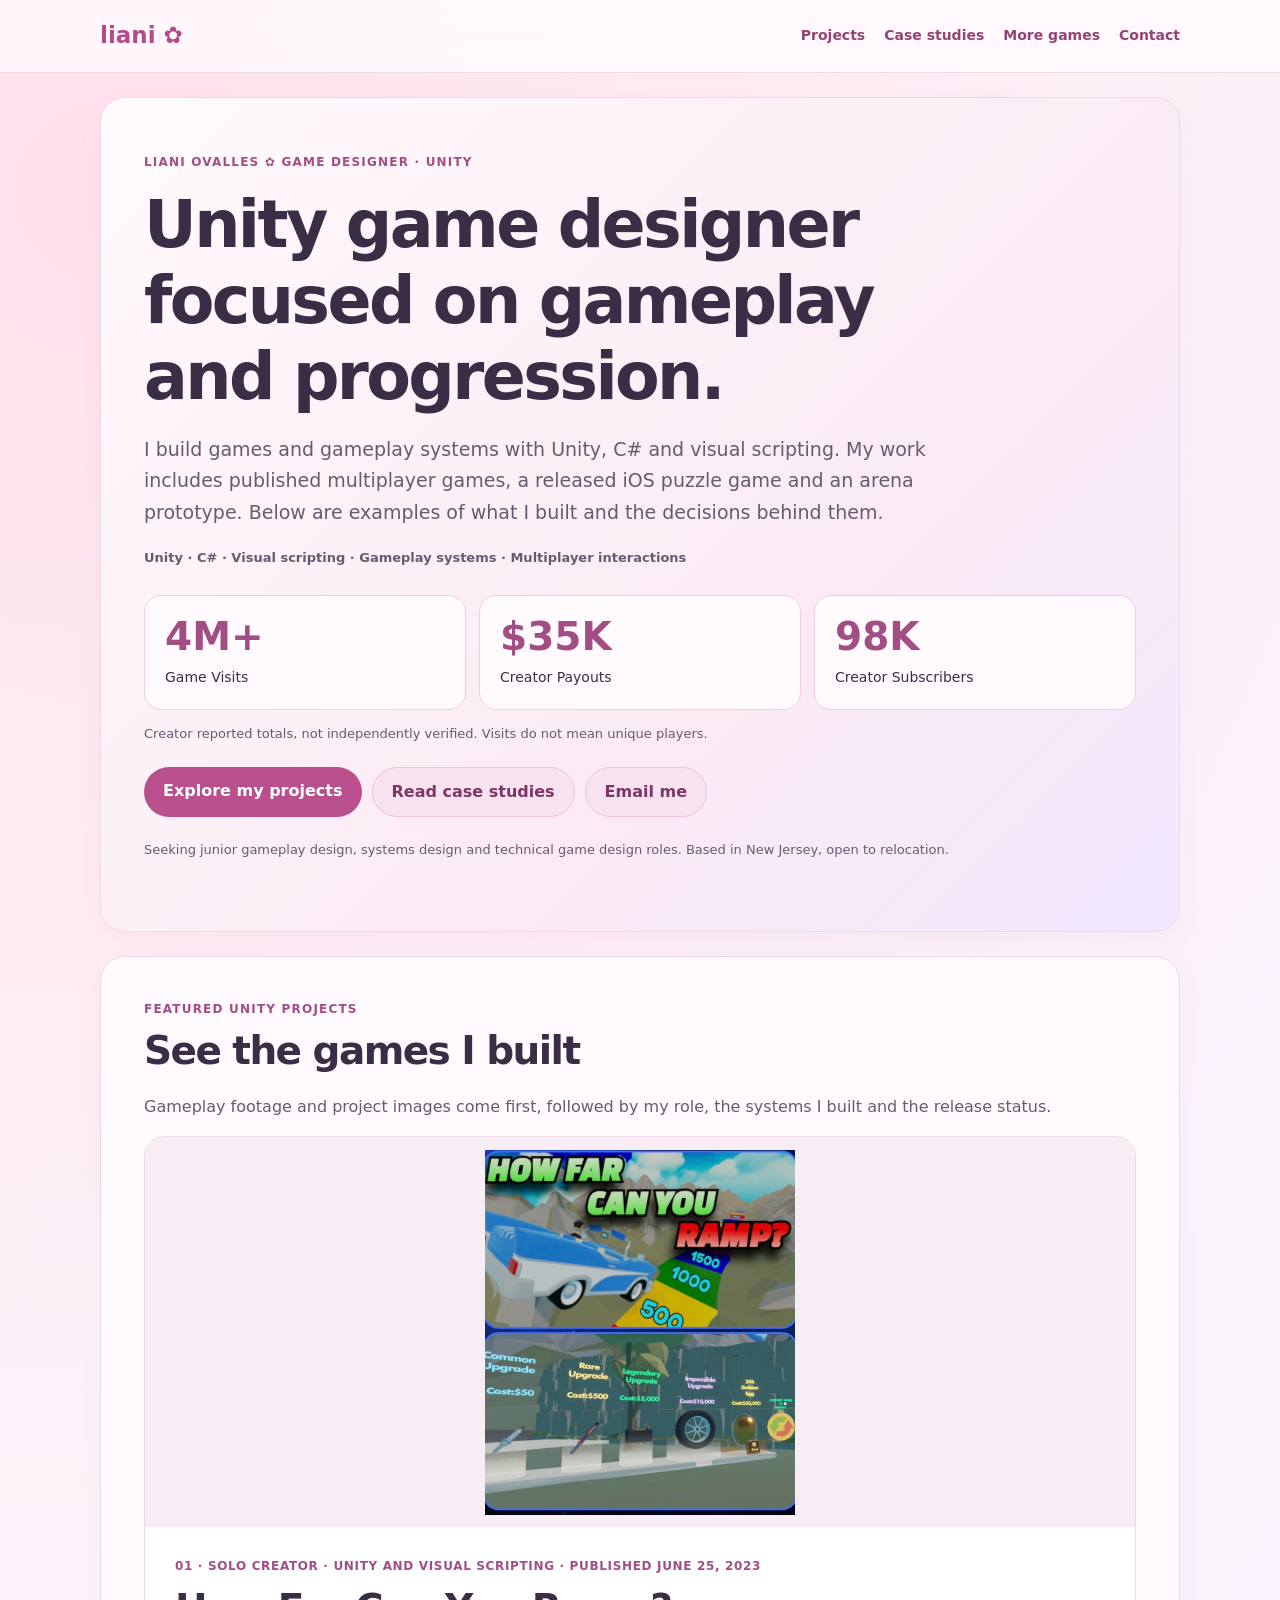
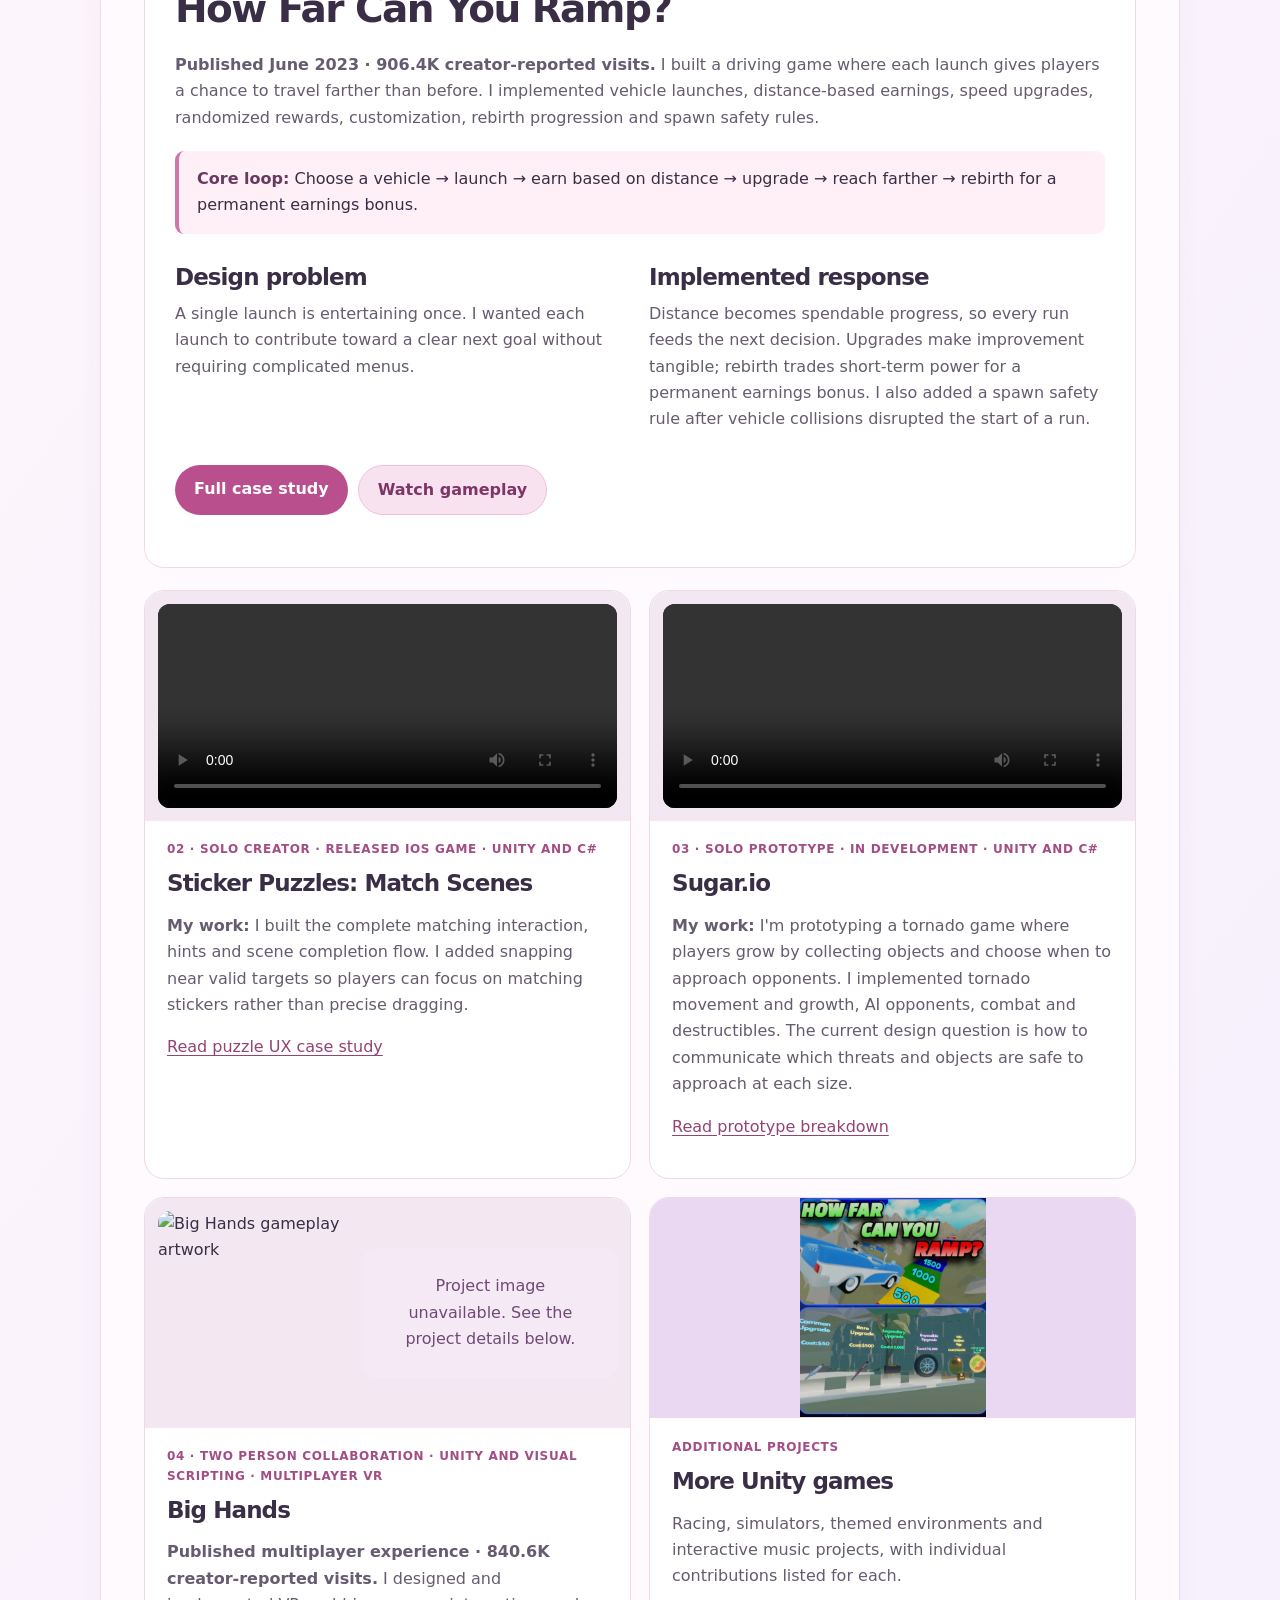
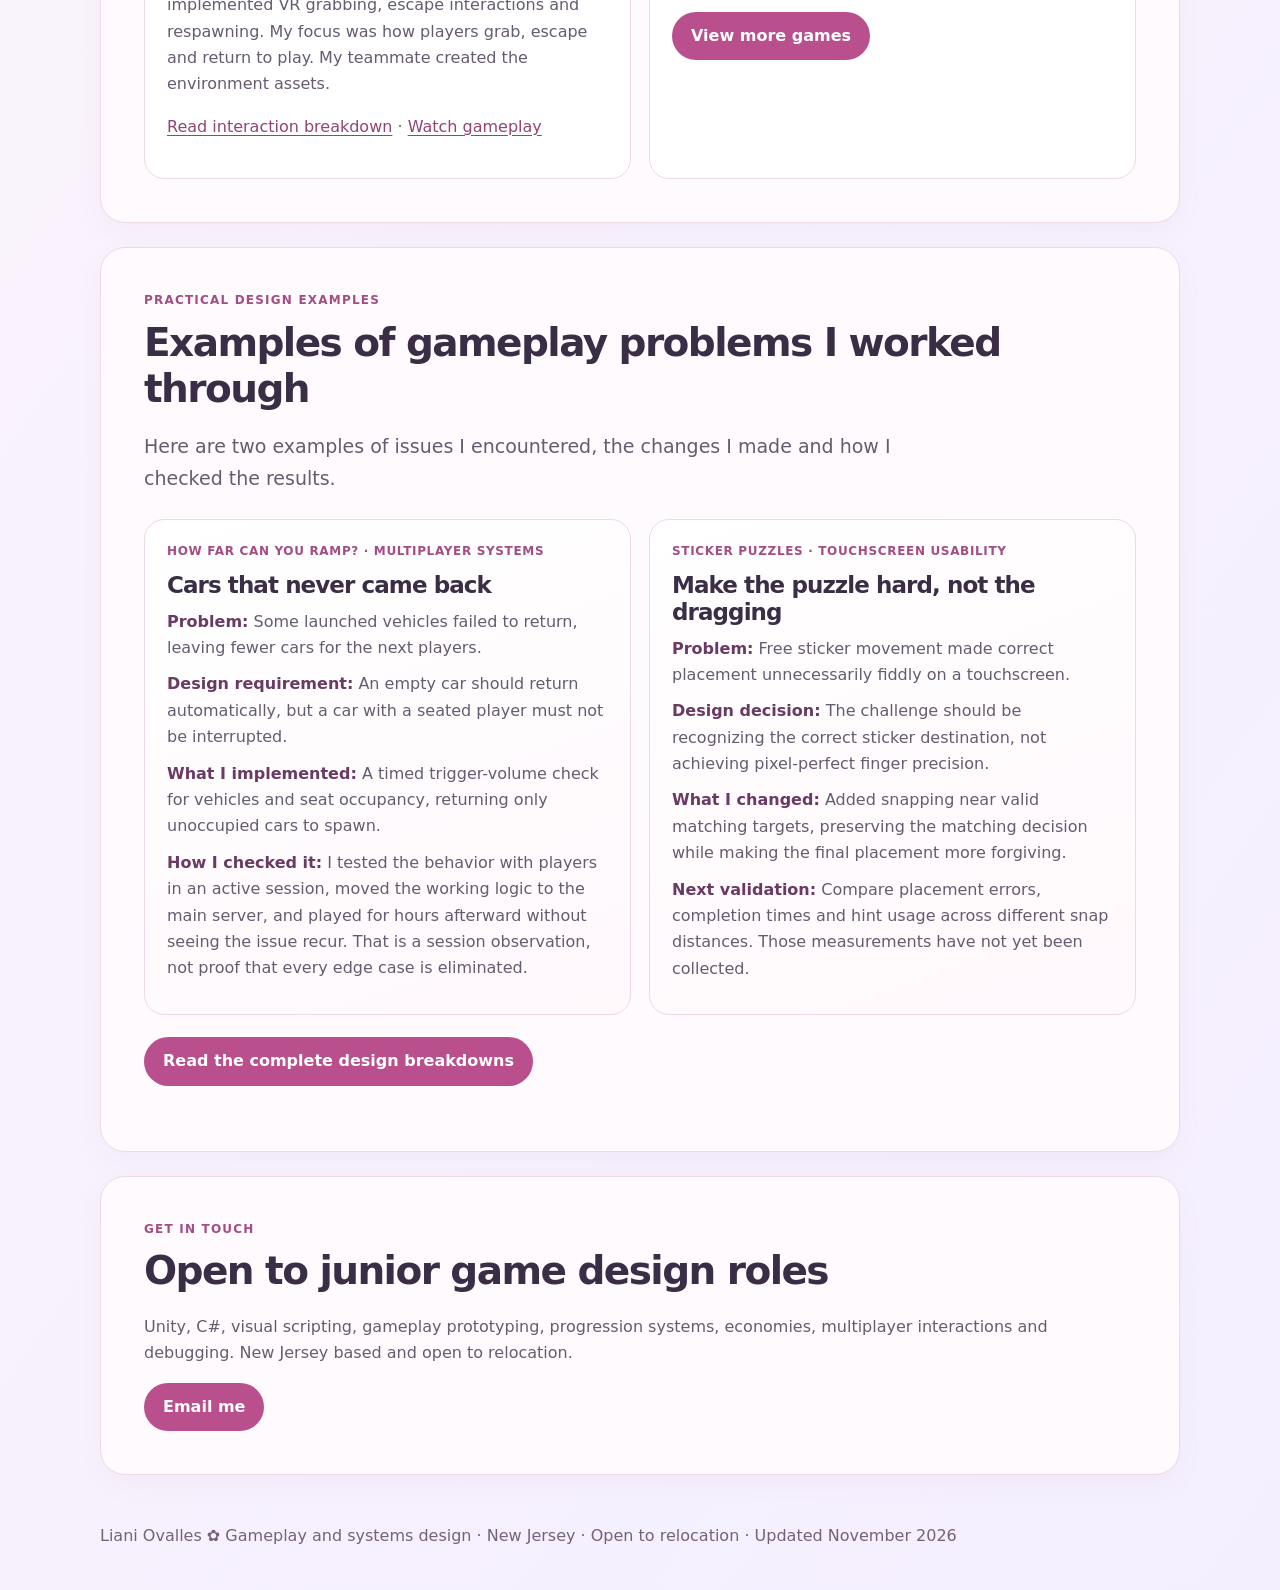
==== index.html @ 4f2cc3c8 "Make More Games cover render reliably using local image and fixed dimensions" ====
<!doctype html><html lang="en"><head><meta charset="utf-8"><meta name="viewport" content="width=device-width,initial-scale=1"><meta name="description" content="Liani Ovalles: Unity and C# game designer. Released iOS game, published multiplayer progression systems, and gameplay prototypes."><meta name="theme-color" content="#fff1f8"><title>Gameplay & Systems Designer | Liani Ovalles</title><link rel="stylesheet" href="style.css?v=20261107-coverfix6"></head><body><header><nav class="wrap" aria-label="Main navigation"><a class="brand" href="index.html">liani ✿</a><div class="navlinks"><a href="index.html#work">Projects</a><a href="design-notes.html">Case studies</a><a href="more-work.html">More games</a><a href="mailto:xcape.worlds@gmail.com">Contact</a></div></nav></header><main class="wrap"><section class="panel hero"><div class="eyebrow">Liani Ovalles ✿ Game Designer · Unity</div><h1>Unity game designer focused on gameplay and progression.</h1><p class="lead">I build games and gameplay systems with Unity, C# and visual scripting. My work includes published multiplayer games, a released iOS puzzle game and an arena prototype. Below are examples of what I built and the decisions behind them.</p><p class="mini"><strong>Unity · C# · Visual scripting · Gameplay systems · Multiplayer interactions</strong></p><div class="stats"><div class="stat"><strong>4M+</strong><span>Game Visits</span></div><div class="stat"><strong>$35K</strong><span>Creator Payouts</span></div><div class="stat"><strong>98K</strong><span>Creator Subscribers</span></div></div><p class="note">Creator reported totals, not independently verified. Visits do not mean unique players.</p><div class="buttons"><a class="btn" href="#work">Explore my projects</a><a class="btn secondary" href="design-notes.html">Read case studies</a><a class="btn secondary" href="mailto:xcape.worlds@gmail.com">Email me</a></div><p class="mini">Seeking junior gameplay design, systems design and technical game design roles. Based in New Jersey, open to relocation.</p></section>
<section class="panel" id="work"><div class="eyebrow">Featured Unity projects</div><h2>See the games I built</h2><p>Gameplay footage and project images come first, followed by my role, the systems I built and the release status.</p><article class="project"><div class="media"><img src="b6f2767bb4b3dfc897111e20.jpg" alt="How Far Can You Ramp promotional artwork and upgrade rarities" loading="lazy" data-fallback="ramp-fallback"><div class="fallback" id="ramp-fallback">Project image unavailable. See the project details below.</div></div><div class="project-body"><div class="eyebrow">01 · Solo creator · Unity and visual scripting · Published June 25, 2023</div><h2>How Far Can You Ramp?</h2><p><strong>Published June 2023 · 906.4K creator-reported visits.</strong> I built a driving game where each launch gives players a chance to travel farther than before. I implemented vehicle launches, distance-based earnings, speed upgrades, randomized rewards, customization, rebirth progression and spawn safety rules.</p><div class="callout"><strong>Core loop:</strong> Choose a vehicle → launch → earn based on distance → upgrade → reach farther → rebirth for a permanent earnings bonus.</div><div class="grid"><div><h3>Design problem</h3><p>A single launch is entertaining once. I wanted each launch to contribute toward a clear next goal without requiring complicated menus.</p></div><div><h3>Implemented response</h3><p>Distance becomes spendable progress, so every run feeds the next decision. Upgrades make improvement tangible; rebirth trades short-term power for a permanent earnings bonus. I also added a spawn safety rule after vehicle collisions disrupted the start of a run.</p></div></div><div class="buttons"><a class="btn" href="design-notes.html#ramp">Full case study</a><a class="btn secondary" href="https://www.youtube.com/watch?v=ZnByPHfJopE" target="_blank" rel="noopener noreferrer">Watch gameplay</a></div></div></article>
<div class="grid" style="margin-top:22px"><article class="card"><div class="media"><video controls playsinline preload="auto" aria-label="Sticker Puzzles gameplay footage"><source src="https://raw.githubusercontent.com/xcapeworlds-cloud/Entry-Level-Portfolio/main/sticker-puzzles-gameplay.mp4#t=8" type="video/mp4">Video unavailable.</video></div><div class="eyebrow">02 · Solo creator · Released iOS game · Unity and C#</div><h3>Sticker Puzzles: Match Scenes</h3><p><strong>My work:</strong> I built the complete matching interaction, hints and scene completion flow. I added snapping near valid targets so players can focus on matching stickers rather than precise dragging.</p><p><a href="design-notes.html#sticker">Read puzzle UX case study</a></p></article><article class="card"><div class="media"><video controls playsinline preload="auto" aria-label="Sugar.io prototype footage"><source src="https://raw.githubusercontent.com/xcapeworlds-cloud/Entry-Level-Portfolio/main/sugar-io-gameplay.mp4#t=5" type="video/mp4">Video unavailable.</video></div><div class="eyebrow">03 · Solo prototype · In development · Unity and C#</div><h3>Sugar.io</h3><p><strong>My work:</strong> I'm prototyping a tornado game where players grow by collecting objects and choose when to approach opponents. I implemented tornado movement and growth, AI opponents, combat and destructibles. The current design question is how to communicate which threats and objects are safe to approach at each size.</p><p><a href="design-notes.html#sugar">Read prototype breakdown</a></p></article><article class="card"><div class="media"><img src="https://dynamic-malabi-a82f0a.netlify.app/assets/081a49a530ebfb4fcb7cc245.jpg" alt="Big Hands gameplay artwork" loading="lazy" data-fallback="hands-fallback"><div class="fallback" id="hands-fallback">Project image unavailable. See the project details below.</div></div><div class="eyebrow">04 · Two person collaboration · Unity and visual scripting · Multiplayer VR</div><h3>Big Hands</h3><p><strong>Published multiplayer experience · 840.6K creator-reported visits.</strong> I designed and implemented VR grabbing, escape interactions and respawning. My focus was how players grab, escape and return to play. My teammate created the environment assets.</p><p><a href="design-notes.html#hands">Read interaction breakdown</a> · <a href="https://www.youtube.com/watch?v=O-428rdK9HI" target="_blank" rel="noopener noreferrer">Watch gameplay</a></p></article><article class="card more-games-card"><div class="more-games-cover" role="img" aria-label="Preview of the How Far Can You Ramp project artwork"></div><div class="eyebrow">Additional projects</div><h3>More Unity games</h3><p>Racing, simulators, themed environments and interactive music projects, with individual contributions listed for each.</p><div class="buttons"><a class="btn" href="more-work.html">View more games</a></div></article></div></section><section class="panel" id="iteration"><div class="eyebrow">Practical design examples</div><h2>Examples of gameplay problems I worked through</h2><p class="lead">Here are two examples of issues I encountered, the changes I made and how I checked the results.</p><div class="grid"><article class="card"><div class="eyebrow">How Far Can You Ramp? · Multiplayer systems</div><h3>Cars that never came back</h3><p><strong>Problem:</strong> Some launched vehicles failed to return, leaving fewer cars for the next players.</p><p><strong>Design requirement:</strong> An empty car should return automatically, but a car with a seated player must not be interrupted.</p><p><strong>What I implemented:</strong> A timed trigger-volume check for vehicles and seat occupancy, returning only unoccupied cars to spawn.</p><p><strong>How I checked it:</strong> I tested the behavior with players in an active session, moved the working logic to the main server, and played for hours afterward without seeing the issue recur. That is a session observation, not proof that every edge case is eliminated.</p></article><article class="card"><div class="eyebrow">Sticker Puzzles · Touchscreen usability</div><h3>Make the puzzle hard, not the dragging</h3><p><strong>Problem:</strong> Free sticker movement made correct placement unnecessarily fiddly on a touchscreen.</p><p><strong>Design decision:</strong> The challenge should be recognizing the correct sticker destination, not achieving pixel-perfect finger precision.</p><p><strong>What I changed:</strong> Added snapping near valid matching targets, preserving the matching decision while making the final placement more forgiving.</p><p><strong>Next validation:</strong> Compare placement errors, completion times and hint usage across different snap distances. Those measurements have not yet been collected.</p></article></div><div class="buttons"><a class="btn" href="design-notes.html">Read the complete design breakdowns</a></div></section><section class="panel" id="contact"><div class="eyebrow">Get in touch</div><h2>Open to junior game design roles</h2><p>Unity, C#, visual scripting, gameplay prototyping, progression systems, economies, multiplayer interactions and debugging. New Jersey based and open to relocation.</p><a class="btn" href="mailto:xcape.worlds@gmail.com">Email me</a></section></main><footer class="wrap site-footer">Liani Ovalles ✿ Gameplay and systems design · New Jersey · Open to relocation · Updated November 2026</footer><script>document.querySelectorAll('img[data-fallback]').forEach(img=>img.addEventListener('error',()=>{img.hidden=true;document.getElementById(img.dataset.fallback)?.classList.add('show')}));</script></body></html>
---- style.css ----
:root{--ink:#392e46;--muted:#665b70;--pink:#d36caa;--lav:#e9dffa;--cream:#fffaf4;--line:#edd9e8}*{box-sizing:border-box}html{scroll-behavior:smooth}body{margin:0;background:radial-gradient(circle at 8% 4%,#ffe0ed,transparent 30%),linear-gradient(125deg,#fff7fa,#f4efff);color:var(--ink);font:16px/1.65 system-ui,sans-serif}a{color:#934374;text-underline-offset:3px}a:focus-visible{outline:3px solid #954a87;outline-offset:3px}.wrap{width:min(1080px,calc(100% - 36px));margin:auto}header{background:#fff9fcee;border-bottom:1px solid var(--line);position:sticky;top:0;z-index:10;backdrop-filter:blur(12px)}nav{display:flex;justify-content:space-between;align-items:center;gap:15px;min-height:72px;flex-wrap:wrap;padding:12px 0}.brand{font-size:23px;font-weight:850;text-decoration:none;color:#b44b89}.navlinks{display:flex;gap:9px 19px;flex-wrap:wrap}.navlinks a{text-decoration:none;font-size:14px;font-weight:700}.panel{background:#fffafd;border:1px solid var(--line);border-radius:25px;padding:clamp(23px,4vw,43px);margin:24px 0;box-shadow:0 10px 28px #8e47750b}.hero{background:linear-gradient(135deg,#fffafc,#fbeaf4 65%,#f1e8ff);padding-top:55px;padding-bottom:55px}.eyebrow{font-size:12px;font-weight:850;letter-spacing:.1em;text-transform:uppercase;color:#a34d85}h1,h2,h3{line-height:1.17;letter-spacing:-.04em}h1{font-size:clamp(37px,6vw,65px);max-width:820px;margin:14px 0}h2{font-size:clamp(27px,3.5vw,39px);margin:9px 0 20px}h3{font-size:23px;margin:10px 0}p,li{color:var(--muted)}.lead{font-size:19px;max-width:790px}.stats{display:grid;grid-template-columns:repeat(3,minmax(0,1fr));gap:13px;margin:27px 0 10px}.stat{background:#fffafd;border:1px solid #efcfdf;border-radius:17px;padding:20px}.stat strong{display:block;color:#a34d85;font-size:clamp(26px,3.6vw,39px);line-height:1.1}.stat span{display:block;font-size:14px;margin-top:7px}.note{font-size:13px}.buttons,.tags{display:flex;flex-wrap:wrap;gap:10px;margin:22px 0}.btn{display:inline-block;background:#b94f8d;color:white;text-decoration:none;border-radius:999px;padding:11px 19px;font-weight:750}.btn:hover{background:#8f3569;color:white}.btn.secondary{background:#f9e2f0;color:#7e3567;border:1px solid #edc3dc}.tag{background:#f9e9f3;border:1px solid #efcfe3;border-radius:999px;padding:4px 12px;font-size:13px;color:#7a3b68;font-weight:650}.project{border:1px solid var(--line);border-radius:20px;overflow:hidden;background:#fff}.project+.project{margin-top:23px}.media{padding:13px;background:#f8edf5}.media img{display:block;width:100%;height:auto;max-height:none;object-fit:contain;border-radius:12px}.media video{display:block;width:100%;max-height:390px;object-fit:contain;background:#261d31;border-radius:12px}.media figcaption{font-size:12px;color:#745e73;padding:8px 2px 0}.media figure{margin:0}.fallback{display:none;padding:25px;background:#f4e9f5;border-radius:12px;text-align:center;color:#704a75}.fallback.show{display:block}.project-body{padding:clamp(19px,3vw,30px)}.project-body p{margin:10px 0}.grid{display:grid;grid-template-columns:repeat(2,minmax(0,1fr));gap:18px}.card{border:1px solid var(--line);border-radius:20px;background:#fff;padding:22px;min-width:0}.card .media{margin:-22px -22px 19px;border-radius:20px 20px 0 0}.callout{background:#fff0f7;border-left:4px solid #ce77a8;border-radius:9px;padding:15px 18px;margin:20px 0}.callout strong{color:#673b60}.steps{font-weight:750;color:#6d3d67}.subsection{border-top:1px solid var(--line);margin-top:24px;padding-top:19px}.subsection h3{font-size:19px}.mini{font-size:13px}.site-footer{padding:24px 0 40px;color:#73627b}section[id],article[id]{scroll-margin-top:105px}@media(max-width:720px){.grid{grid-template-columns:1fr}.stats{grid-template-columns:1fr 1fr}.stat:last-child{grid-column:1/-1}.panel{margin:16px 0}.hero{padding-top:34px;padding-bottom:34px}nav{align-items:flex-start}.navlinks{gap:8px 13px}.media{padding:9px}}@media(max-width:420px){.stats{grid-template-columns:1fr}.stat:last-child{grid-column:auto}}@media(prefers-reduced-motion:reduce){html{scroll-behavior:auto}}
/* Portfolio proof and iteration details */
#iteration .card{background:linear-gradient(160deg,#fff,#fff8fc)}#iteration .card strong{color:#693a63}#iteration .card p{margin:10px 0}#iteration .lead{margin-bottom:25px}

.hero .mini{margin:15px 0}.project-body .eyebrow,.card .eyebrow{letter-spacing:.055em}.navlinks a:hover{text-decoration:underline}

/* Consistent real-media previews, no duplicate homepage gallery */
#work .grid>.card .media{height:230px;overflow:hidden;display:flex;align-items:center;justify-content:center;background:#f3e8f1}#work .grid>.card .media img{width:100%;height:100%;object-fit:cover}#work .grid>.card .media video{width:100%;height:100%;max-height:none;object-fit:contain}#work>.project>.media{max-height:390px;overflow:hidden}#work>.project>.media img{max-height:365px;object-fit:contain}#work .card{transition:box-shadow .18s ease}#work .card:hover{box-shadow:0 10px 25px #8e47751c}.more-games-card{display:flex;flex-direction:column;justify-content:center;background:linear-gradient(145deg,#fff3fa,#f1e8ff)}.more-games-card .buttons{margin-bottom:0}@media(max-width:720px){#work .grid>.card .media{height:215px}}@media(prefers-reduced-motion:reduce){#work .card{transition:none}}

/* Defensive styling for previously cached homepage showcase markup */
.showcase{overflow:hidden}.showcase-head{display:flex;align-items:end;justify-content:space-between;gap:16px;flex-wrap:wrap;margin-bottom:18px}.showcase-head h2{margin:8px 0}.showcase-grid{display:grid;grid-template-columns:repeat(2,minmax(0,1fr));gap:16px}.showcase-tile{position:relative;display:flex;flex-direction:column;overflow:hidden;min-width:0;border-radius:18px;background:#fff;border:1px solid var(--line);color:var(--ink);text-decoration:none}.showcase-large{grid-column:auto;grid-row:auto;min-height:0}.showcase-tile img,.showcase-tile video{position:static;display:block;width:100%;height:240px;max-height:240px;object-fit:contain;background:#f5edf5;transform:none}.showcase-tile:after{display:none}.showcase-caption{position:static;display:flex;flex-direction:column;gap:4px;padding:15px 18px;background:#fff;color:var(--ink)}.showcase-caption strong{color:var(--ink);font-size:19px}.showcase-caption small{color:var(--muted);font-size:13px}.showcase-tile:hover img,.showcase-tile:hover video{transform:none}@media(max-width:720px){.showcase-grid{grid-template-columns:1fr}.showcase-tile img,.showcase-tile video{height:220px}}

/* Reliable cover for More Games: fixed-size local asset, never a blank card */
#work .more-games-card{display:block;padding:0;overflow:hidden;background:#fff}#work .more-games-card>.media{display:none!important}#work .more-games-card>.more-games-cover{display:block;height:220px;width:100%;background:#ead8f3 url("b6f2767bb4b3dfc897111e20.jpg") center/contain no-repeat;border-bottom:1px solid var(--line)}#work .more-games-card>.eyebrow,#work .more-games-card>h3,#work .more-games-card>p,#work .more-games-card>.buttons{margin-left:22px;margin-right:22px}#work .more-games-card>.eyebrow{margin-top:20px}#work .more-games-card>.buttons{margin-bottom:22px}@media(max-width:720px){#work .more-games-card>.more-games-cover{height:200px}}
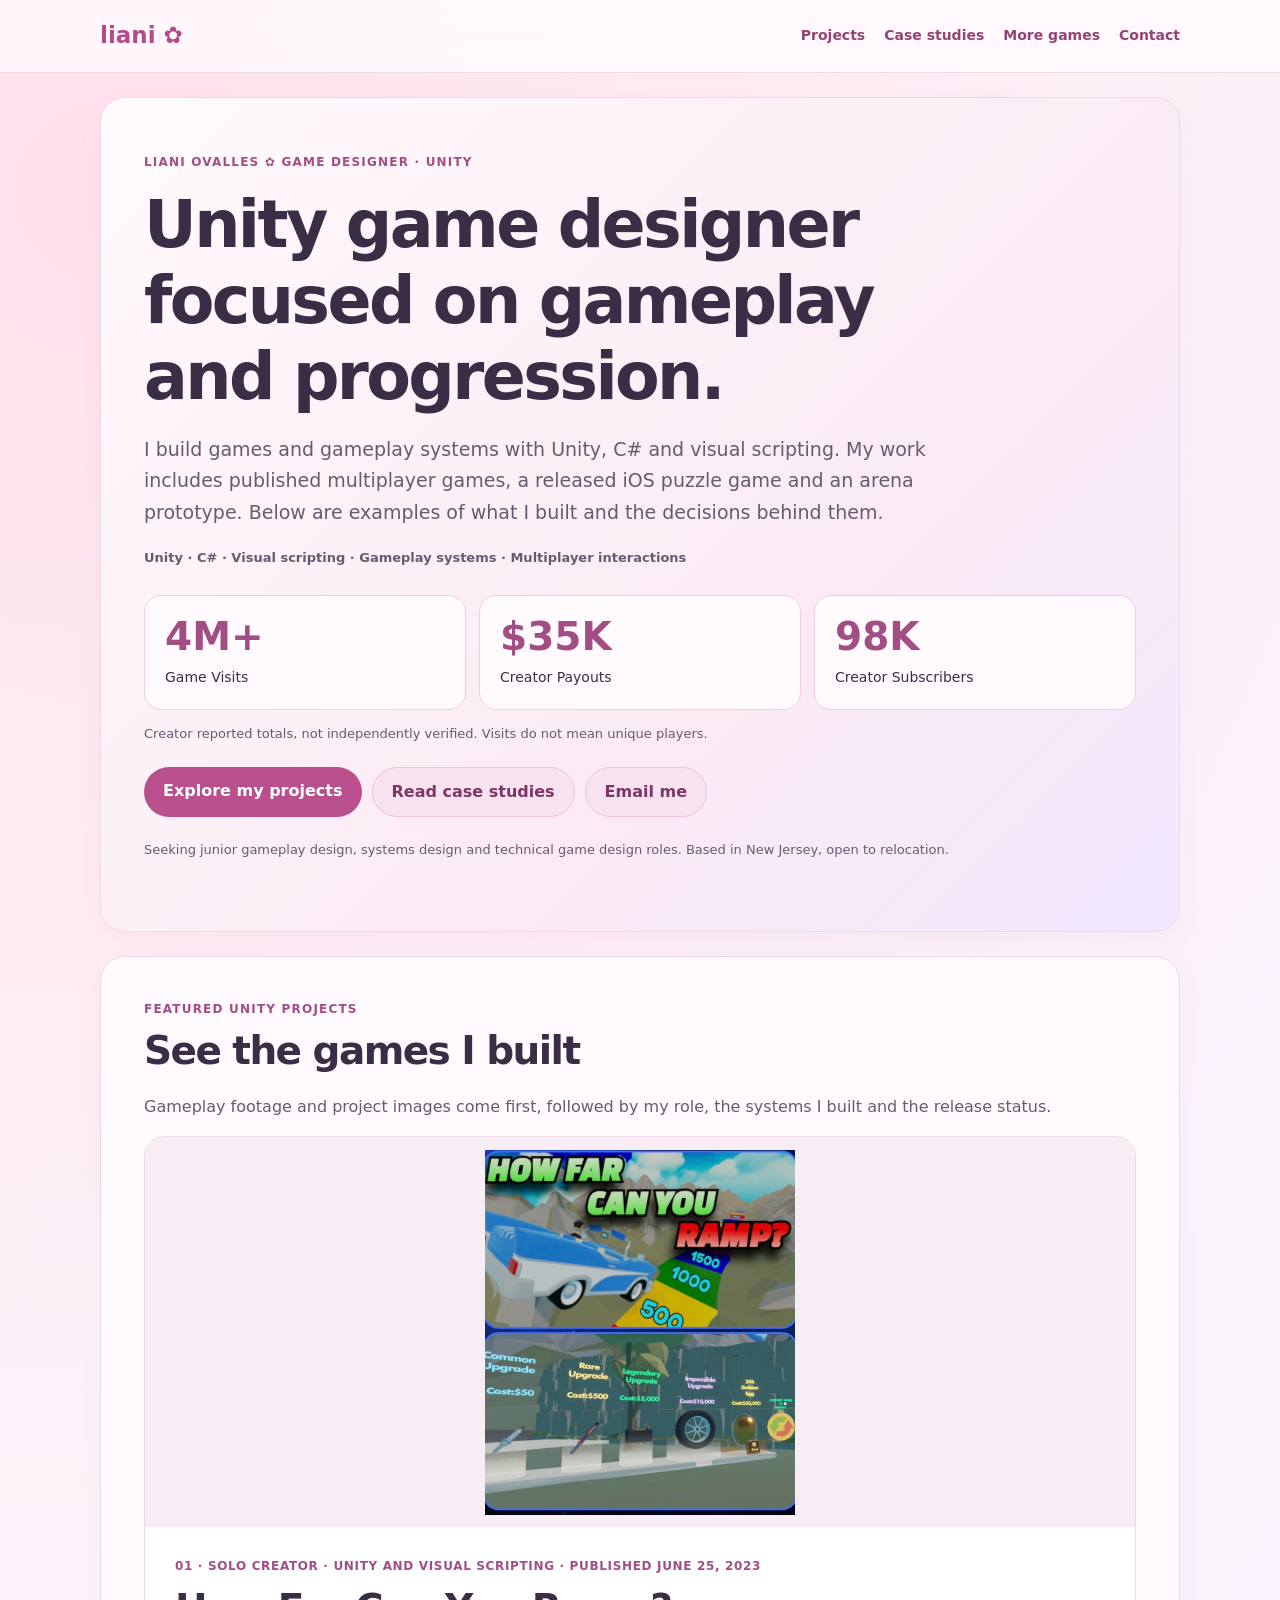
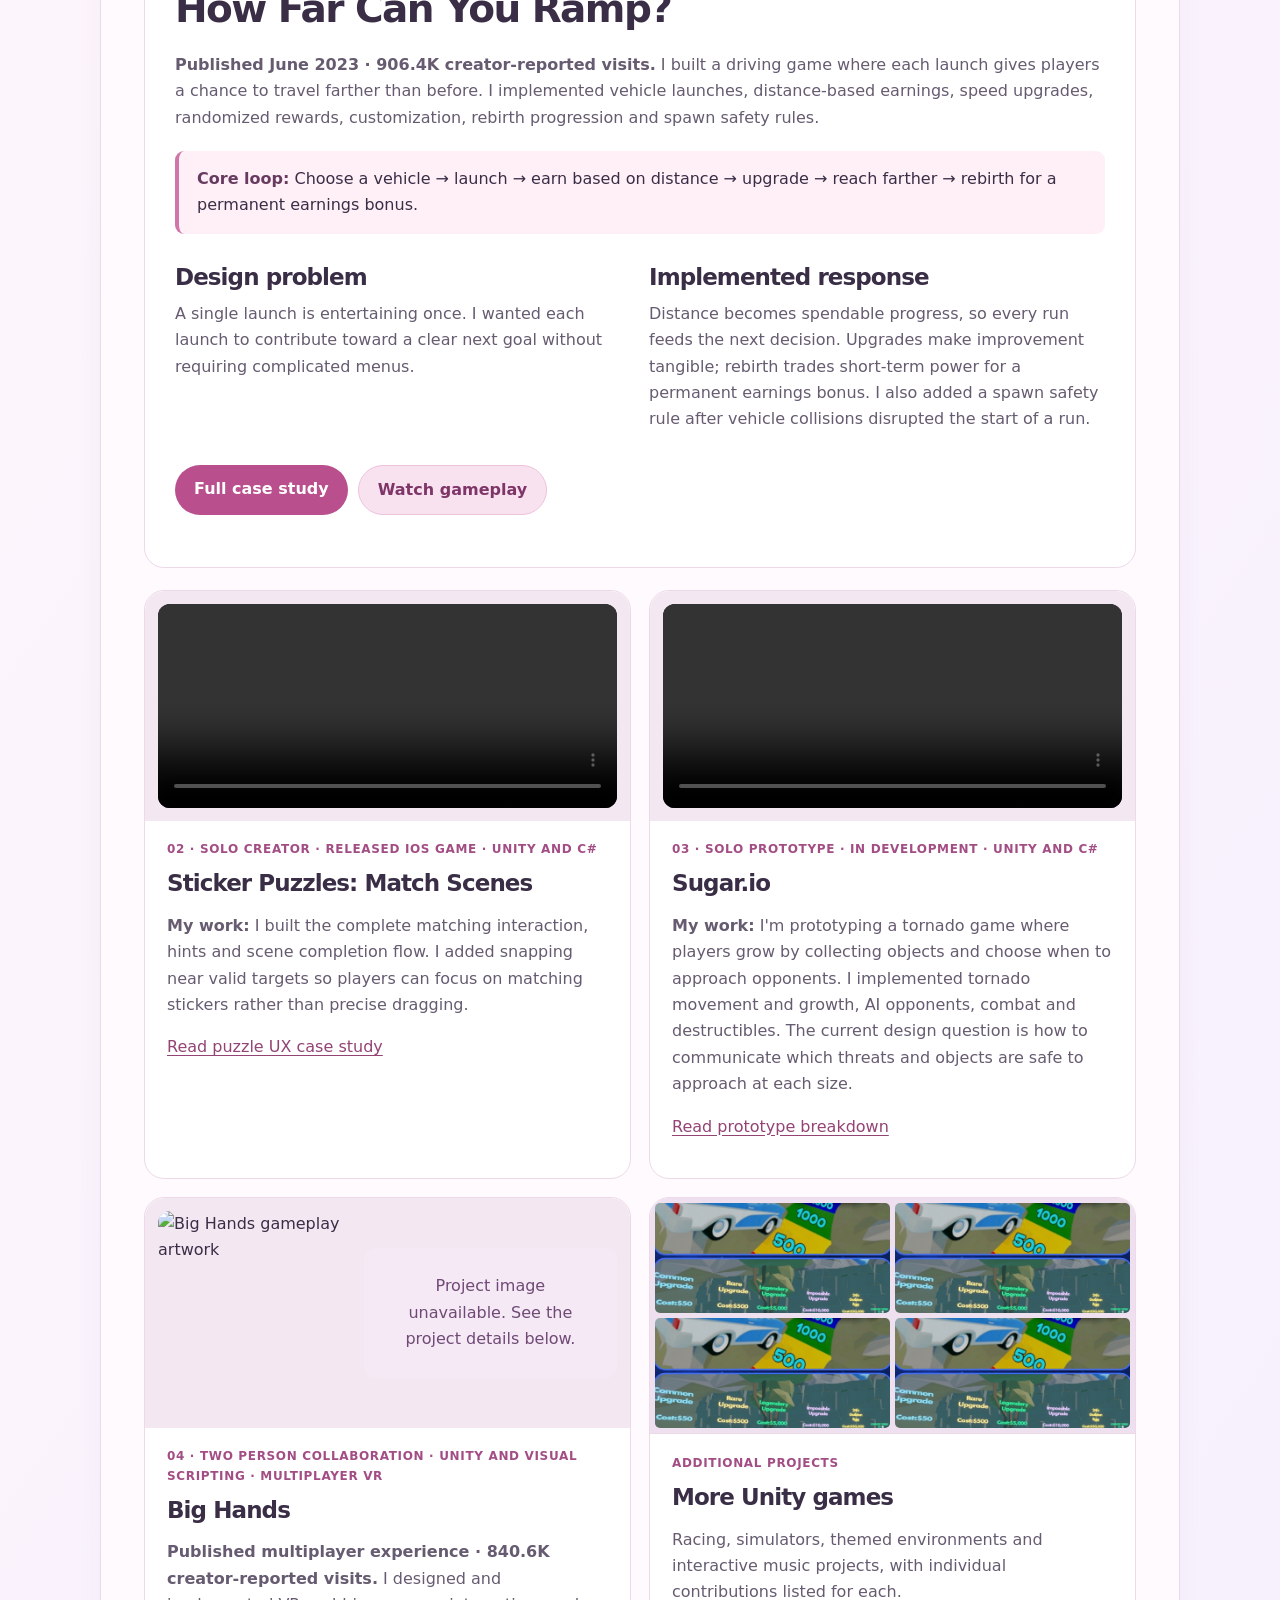
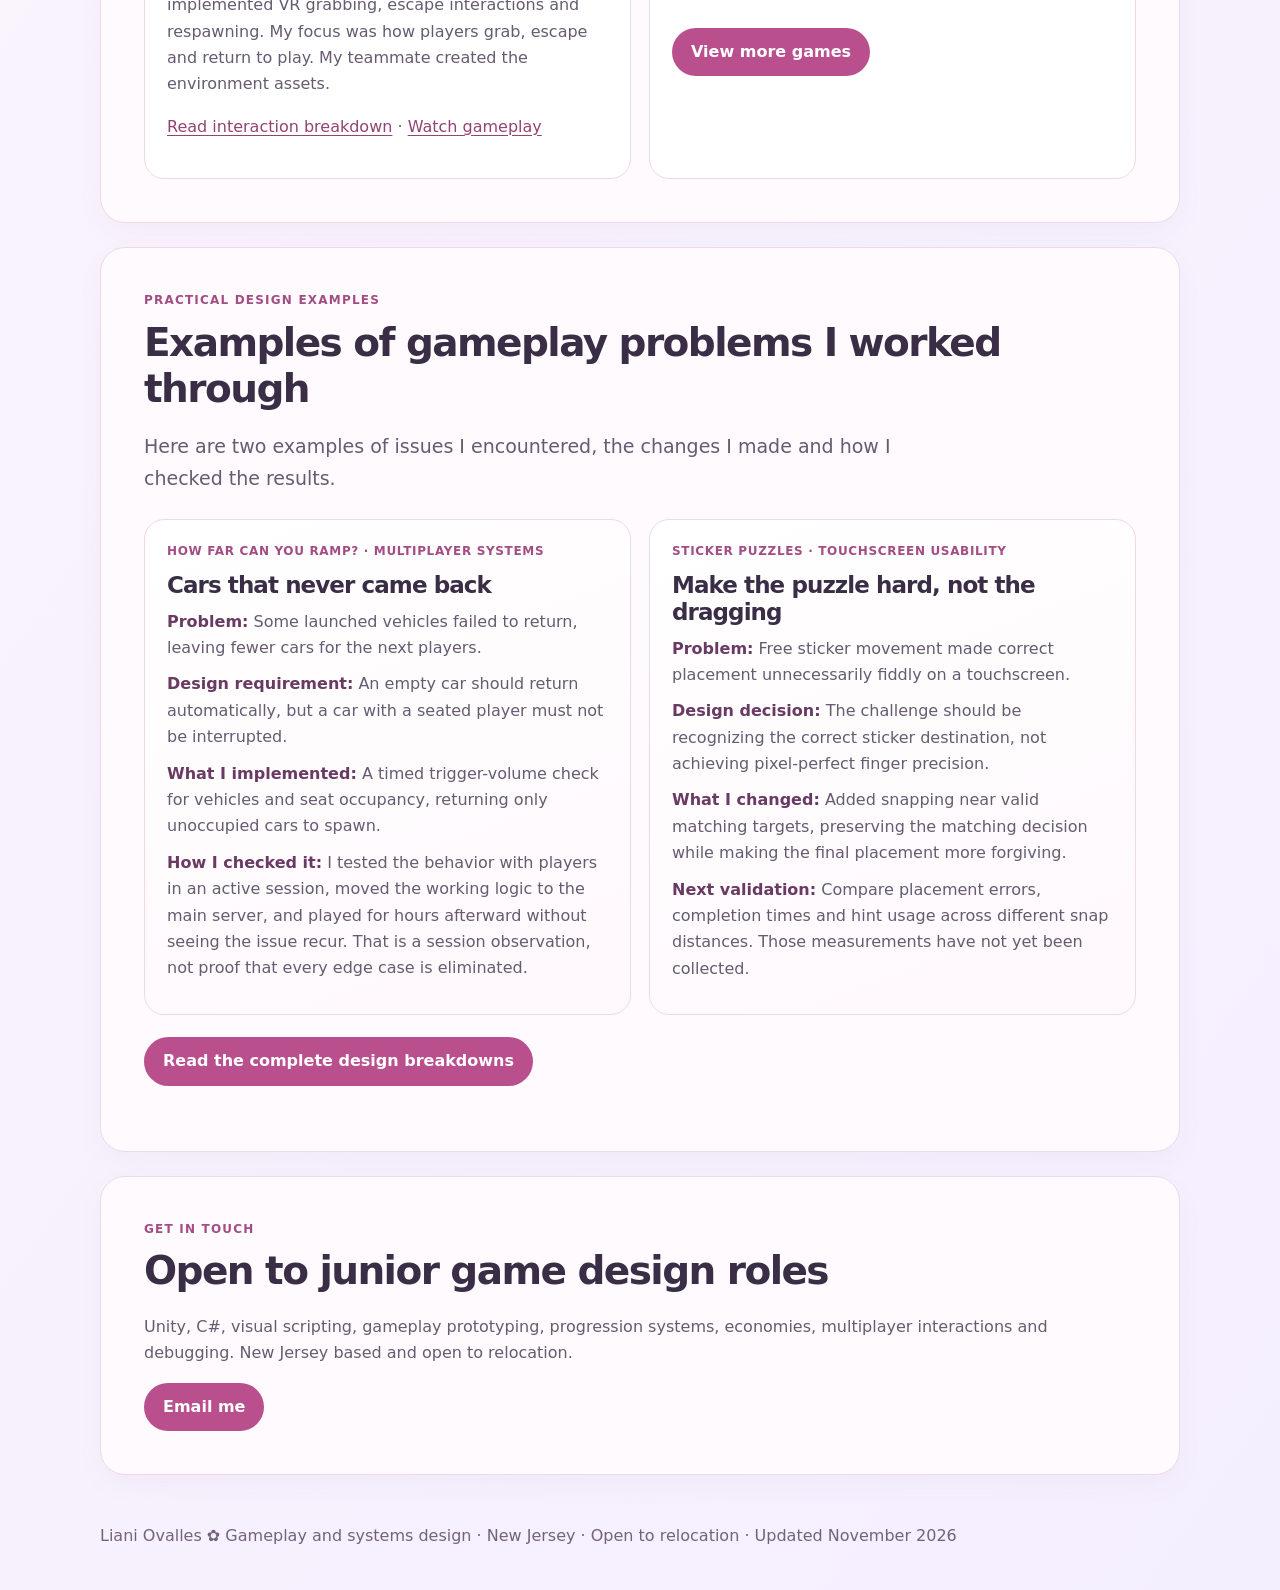
==== commit 24ba0be9: "Replace More Games blank cover with four-photo project collage" ====
--- a/index.html
+++ b/index.html
@@ -1,3 +1,3 @@
-<!doctype html><html lang="en"><head><meta charset="utf-8"><meta name="viewport" content="width=device-width,initial-scale=1"><meta name="description" content="Liani Ovalles: Unity and C# game designer. Released iOS game, published multiplayer progression systems, and gameplay prototypes."><meta name="theme-color" content="#fff1f8"><title>Gameplay & Systems Designer | Liani Ovalles</title><link rel="stylesheet" href="style.css?v=20261107-coverfix6"></head><body><header><nav class="wrap" aria-label="Main navigation"><a class="brand" href="index.html">liani ✿</a><div class="navlinks"><a href="index.html#work">Projects</a><a href="design-notes.html">Case studies</a><a href="more-work.html">More games</a><a href="mailto:xcape.worlds@gmail.com">Contact</a></div></nav></header><main class="wrap"><section class="panel hero"><div class="eyebrow">Liani Ovalles ✿ Game Designer · Unity</div><h1>Unity game designer focused on gameplay and progression.</h1><p class="lead">I build games and gameplay systems with Unity, C# and visual scripting. My work includes published multiplayer games, a released iOS puzzle game and an arena prototype. Below are examples of what I built and the decisions behind them.</p><p class="mini"><strong>Unity · C# · Visual scripting · Gameplay systems · Multiplayer interactions</strong></p><div class="stats"><div class="stat"><strong>4M+</strong><span>Game Visits</span></div><div class="stat"><strong>$35K</strong><span>Creator Payouts</span></div><div class="stat"><strong>98K</strong><span>Creator Subscribers</span></div></div><p class="note">Creator reported totals, not independently verified. Visits do not mean unique players.</p><div class="buttons"><a class="btn" href="#work">Explore my projects</a><a class="btn secondary" href="design-notes.html">Read case studies</a><a class="btn secondary" href="mailto:xcape.worlds@gmail.com">Email me</a></div><p class="mini">Seeking junior gameplay design, systems design and technical game design roles. Based in New Jersey, open to relocation.</p></section>
+<!doctype html><html lang="en"><head><meta charset="utf-8"><meta name="viewport" content="width=device-width,initial-scale=1"><meta name="description" content="Liani Ovalles: Unity and C# game designer. Released iOS game, published multiplayer progression systems, and gameplay prototypes."><meta name="theme-color" content="#fff1f8"><title>Gameplay & Systems Designer | Liani Ovalles</title><link rel="stylesheet" href="style.css?v=collage-20261107"></head><body><header><nav class="wrap" aria-label="Main navigation"><a class="brand" href="index.html">liani ✿</a><div class="navlinks"><a href="index.html#work">Projects</a><a href="design-notes.html">Case studies</a><a href="more-work.html">More games</a><a href="mailto:xcape.worlds@gmail.com">Contact</a></div></nav></header><main class="wrap"><section class="panel hero"><div class="eyebrow">Liani Ovalles ✿ Game Designer · Unity</div><h1>Unity game designer focused on gameplay and progression.</h1><p class="lead">I build games and gameplay systems with Unity, C# and visual scripting. My work includes published multiplayer games, a released iOS puzzle game and an arena prototype. Below are examples of what I built and the decisions behind them.</p><p class="mini"><strong>Unity · C# · Visual scripting · Gameplay systems · Multiplayer interactions</strong></p><div class="stats"><div class="stat"><strong>4M+</strong><span>Game Visits</span></div><div class="stat"><strong>$35K</strong><span>Creator Payouts</span></div><div class="stat"><strong>98K</strong><span>Creator Subscribers</span></div></div><p class="note">Creator reported totals, not independently verified. Visits do not mean unique players.</p><div class="buttons"><a class="btn" href="#work">Explore my projects</a><a class="btn secondary" href="design-notes.html">Read case studies</a><a class="btn secondary" href="mailto:xcape.worlds@gmail.com">Email me</a></div><p class="mini">Seeking junior gameplay design, systems design and technical game design roles. Based in New Jersey, open to relocation.</p></section>
 <section class="panel" id="work"><div class="eyebrow">Featured Unity projects</div><h2>See the games I built</h2><p>Gameplay footage and project images come first, followed by my role, the systems I built and the release status.</p><article class="project"><div class="media"><img src="b6f2767bb4b3dfc897111e20.jpg" alt="How Far Can You Ramp promotional artwork and upgrade rarities" loading="lazy" data-fallback="ramp-fallback"><div class="fallback" id="ramp-fallback">Project image unavailable. See the project details below.</div></div><div class="project-body"><div class="eyebrow">01 · Solo creator · Unity and visual scripting · Published June 25, 2023</div><h2>How Far Can You Ramp?</h2><p><strong>Published June 2023 · 906.4K creator-reported visits.</strong> I built a driving game where each launch gives players a chance to travel farther than before. I implemented vehicle launches, distance-based earnings, speed upgrades, randomized rewards, customization, rebirth progression and spawn safety rules.</p><div class="callout"><strong>Core loop:</strong> Choose a vehicle → launch → earn based on distance → upgrade → reach farther → rebirth for a permanent earnings bonus.</div><div class="grid"><div><h3>Design problem</h3><p>A single launch is entertaining once. I wanted each launch to contribute toward a clear next goal without requiring complicated menus.</p></div><div><h3>Implemented response</h3><p>Distance becomes spendable progress, so every run feeds the next decision. Upgrades make improvement tangible; rebirth trades short-term power for a permanent earnings bonus. I also added a spawn safety rule after vehicle collisions disrupted the start of a run.</p></div></div><div class="buttons"><a class="btn" href="design-notes.html#ramp">Full case study</a><a class="btn secondary" href="https://www.youtube.com/watch?v=ZnByPHfJopE" target="_blank" rel="noopener noreferrer">Watch gameplay</a></div></div></article>
-<div class="grid" style="margin-top:22px"><article class="card"><div class="media"><video controls playsinline preload="auto" aria-label="Sticker Puzzles gameplay footage"><source src="https://raw.githubusercontent.com/xcapeworlds-cloud/Entry-Level-Portfolio/main/sticker-puzzles-gameplay.mp4#t=8" type="video/mp4">Video unavailable.</video></div><div class="eyebrow">02 · Solo creator · Released iOS game · Unity and C#</div><h3>Sticker Puzzles: Match Scenes</h3><p><strong>My work:</strong> I built the complete matching interaction, hints and scene completion flow. I added snapping near valid targets so players can focus on matching stickers rather than precise dragging.</p><p><a href="design-notes.html#sticker">Read puzzle UX case study</a></p></article><article class="card"><div class="media"><video controls playsinline preload="auto" aria-label="Sugar.io prototype footage"><source src="https://raw.githubusercontent.com/xcapeworlds-cloud/Entry-Level-Portfolio/main/sugar-io-gameplay.mp4#t=5" type="video/mp4">Video unavailable.</video></div><div class="eyebrow">03 · Solo prototype · In development · Unity and C#</div><h3>Sugar.io</h3><p><strong>My work:</strong> I'm prototyping a tornado game where players grow by collecting objects and choose when to approach opponents. I implemented tornado movement and growth, AI opponents, combat and destructibles. The current design question is how to communicate which threats and objects are safe to approach at each size.</p><p><a href="design-notes.html#sugar">Read prototype breakdown</a></p></article><article class="card"><div class="media"><img src="https://dynamic-malabi-a82f0a.netlify.app/assets/081a49a530ebfb4fcb7cc245.jpg" alt="Big Hands gameplay artwork" loading="lazy" data-fallback="hands-fallback"><div class="fallback" id="hands-fallback">Project image unavailable. See the project details below.</div></div><div class="eyebrow">04 · Two person collaboration · Unity and visual scripting · Multiplayer VR</div><h3>Big Hands</h3><p><strong>Published multiplayer experience · 840.6K creator-reported visits.</strong> I designed and implemented VR grabbing, escape interactions and respawning. My focus was how players grab, escape and return to play. My teammate created the environment assets.</p><p><a href="design-notes.html#hands">Read interaction breakdown</a> · <a href="https://www.youtube.com/watch?v=O-428rdK9HI" target="_blank" rel="noopener noreferrer">Watch gameplay</a></p></article><article class="card more-games-card"><div class="more-games-cover" role="img" aria-label="Preview of the How Far Can You Ramp project artwork"></div><div class="eyebrow">Additional projects</div><h3>More Unity games</h3><p>Racing, simulators, themed environments and interactive music projects, with individual contributions listed for each.</p><div class="buttons"><a class="btn" href="more-work.html">View more games</a></div></article></div></section><section class="panel" id="iteration"><div class="eyebrow">Practical design examples</div><h2>Examples of gameplay problems I worked through</h2><p class="lead">Here are two examples of issues I encountered, the changes I made and how I checked the results.</p><div class="grid"><article class="card"><div class="eyebrow">How Far Can You Ramp? · Multiplayer systems</div><h3>Cars that never came back</h3><p><strong>Problem:</strong> Some launched vehicles failed to return, leaving fewer cars for the next players.</p><p><strong>Design requirement:</strong> An empty car should return automatically, but a car with a seated player must not be interrupted.</p><p><strong>What I implemented:</strong> A timed trigger-volume check for vehicles and seat occupancy, returning only unoccupied cars to spawn.</p><p><strong>How I checked it:</strong> I tested the behavior with players in an active session, moved the working logic to the main server, and played for hours afterward without seeing the issue recur. That is a session observation, not proof that every edge case is eliminated.</p></article><article class="card"><div class="eyebrow">Sticker Puzzles · Touchscreen usability</div><h3>Make the puzzle hard, not the dragging</h3><p><strong>Problem:</strong> Free sticker movement made correct placement unnecessarily fiddly on a touchscreen.</p><p><strong>Design decision:</strong> The challenge should be recognizing the correct sticker destination, not achieving pixel-perfect finger precision.</p><p><strong>What I changed:</strong> Added snapping near valid matching targets, preserving the matching decision while making the final placement more forgiving.</p><p><strong>Next validation:</strong> Compare placement errors, completion times and hint usage across different snap distances. Those measurements have not yet been collected.</p></article></div><div class="buttons"><a class="btn" href="design-notes.html">Read the complete design breakdowns</a></div></section><section class="panel" id="contact"><div class="eyebrow">Get in touch</div><h2>Open to junior game design roles</h2><p>Unity, C#, visual scripting, gameplay prototyping, progression systems, economies, multiplayer interactions and debugging. New Jersey based and open to relocation.</p><a class="btn" href="mailto:xcape.worlds@gmail.com">Email me</a></section></main><footer class="wrap site-footer">Liani Ovalles ✿ Gameplay and systems design · New Jersey · Open to relocation · Updated November 2026</footer><script>document.querySelectorAll('img[data-fallback]').forEach(img=>img.addEventListener('error',()=>{img.hidden=true;document.getElementById(img.dataset.fallback)?.classList.add('show')}));</script></body></html>+<div class="grid" style="margin-top:22px"><article class="card"><div class="media"><video controls playsinline preload="auto" aria-label="Sticker Puzzles gameplay footage"><source src="https://raw.githubusercontent.com/xcapeworlds-cloud/Entry-Level-Portfolio/main/sticker-puzzles-gameplay.mp4#t=8" type="video/mp4">Video unavailable.</video></div><div class="eyebrow">02 · Solo creator · Released iOS game · Unity and C#</div><h3>Sticker Puzzles: Match Scenes</h3><p><strong>My work:</strong> I built the complete matching interaction, hints and scene completion flow. I added snapping near valid targets so players can focus on matching stickers rather than precise dragging.</p><p><a href="design-notes.html#sticker">Read puzzle UX case study</a></p></article><article class="card"><div class="media"><video controls playsinline preload="auto" aria-label="Sugar.io prototype footage"><source src="https://raw.githubusercontent.com/xcapeworlds-cloud/Entry-Level-Portfolio/main/sugar-io-gameplay.mp4#t=5" type="video/mp4">Video unavailable.</video></div><div class="eyebrow">03 · Solo prototype · In development · Unity and C#</div><h3>Sugar.io</h3><p><strong>My work:</strong> I'm prototyping a tornado game where players grow by collecting objects and choose when to approach opponents. I implemented tornado movement and growth, AI opponents, combat and destructibles. The current design question is how to communicate which threats and objects are safe to approach at each size.</p><p><a href="design-notes.html#sugar">Read prototype breakdown</a></p></article><article class="card"><div class="media"><img src="https://dynamic-malabi-a82f0a.netlify.app/assets/081a49a530ebfb4fcb7cc245.jpg" alt="Big Hands gameplay artwork" loading="lazy" data-fallback="hands-fallback"><div class="fallback" id="hands-fallback">Project image unavailable. See the project details below.</div></div><div class="eyebrow">04 · Two person collaboration · Unity and visual scripting · Multiplayer VR</div><h3>Big Hands</h3><p><strong>Published multiplayer experience · 840.6K creator-reported visits.</strong> I designed and implemented VR grabbing, escape interactions and respawning. My focus was how players grab, escape and return to play. My teammate created the environment assets.</p><p><a href="design-notes.html#hands">Read interaction breakdown</a> · <a href="https://www.youtube.com/watch?v=O-428rdK9HI" target="_blank" rel="noopener noreferrer">Watch gameplay</a></p></article><article class="card more-games-card"><div class="more-games-collage" aria-label="Photos of additional games"><img src="https://dynamic-malabi-a82f0a.netlify.app/assets/2b726bfba617831151b5e47c.jpg" alt="Disney World Adventure" loading="lazy" onerror="this.src='b6f2767bb4b3dfc897111e20.jpg'"><img src="https://dynamic-malabi-a82f0a.netlify.app/assets/fae0ab9d2e9874ee253e23d3.jpg" alt="Bike Race Simulator" loading="lazy" onerror="this.src='b6f2767bb4b3dfc897111e20.jpg'"><img src="https://dynamic-malabi-a82f0a.netlify.app/assets/499f959e32e13286d031ea52.jpg" alt="Gift Box Simulator" loading="lazy" onerror="this.src='b6f2767bb4b3dfc897111e20.jpg'"><img src="https://dynamic-malabi-a82f0a.netlify.app/assets/d14bcd060aedfbff991c1075.jpg" alt="Music Systems" loading="lazy" onerror="this.src='b6f2767bb4b3dfc897111e20.jpg'"></div><div class="eyebrow">Additional projects</div><h3>More Unity games</h3><p>Racing, simulators, themed environments and interactive music projects, with individual contributions listed for each.</p><div class="buttons"><a class="btn" href="more-work.html">View more games</a></div></article></div></section><section class="panel" id="iteration"><div class="eyebrow">Practical design examples</div><h2>Examples of gameplay problems I worked through</h2><p class="lead">Here are two examples of issues I encountered, the changes I made and how I checked the results.</p><div class="grid"><article class="card"><div class="eyebrow">How Far Can You Ramp? · Multiplayer systems</div><h3>Cars that never came back</h3><p><strong>Problem:</strong> Some launched vehicles failed to return, leaving fewer cars for the next players.</p><p><strong>Design requirement:</strong> An empty car should return automatically, but a car with a seated player must not be interrupted.</p><p><strong>What I implemented:</strong> A timed trigger-volume check for vehicles and seat occupancy, returning only unoccupied cars to spawn.</p><p><strong>How I checked it:</strong> I tested the behavior with players in an active session, moved the working logic to the main server, and played for hours afterward without seeing the issue recur. That is a session observation, not proof that every edge case is eliminated.</p></article><article class="card"><div class="eyebrow">Sticker Puzzles · Touchscreen usability</div><h3>Make the puzzle hard, not the dragging</h3><p><strong>Problem:</strong> Free sticker movement made correct placement unnecessarily fiddly on a touchscreen.</p><p><strong>Design decision:</strong> The challenge should be recognizing the correct sticker destination, not achieving pixel-perfect finger precision.</p><p><strong>What I changed:</strong> Added snapping near valid matching targets, preserving the matching decision while making the final placement more forgiving.</p><p><strong>Next validation:</strong> Compare placement errors, completion times and hint usage across different snap distances. Those measurements have not yet been collected.</p></article></div><div class="buttons"><a class="btn" href="design-notes.html">Read the complete design breakdowns</a></div></section><section class="panel" id="contact"><div class="eyebrow">Get in touch</div><h2>Open to junior game design roles</h2><p>Unity, C#, visual scripting, gameplay prototyping, progression systems, economies, multiplayer interactions and debugging. New Jersey based and open to relocation.</p><a class="btn" href="mailto:xcape.worlds@gmail.com">Email me</a></section></main><footer class="wrap site-footer">Liani Ovalles ✿ Gameplay and systems design · New Jersey · Open to relocation · Updated November 2026</footer><script>document.querySelectorAll('img[data-fallback]').forEach(img=>img.addEventListener('error',()=>{img.hidden=true;document.getElementById(img.dataset.fallback)?.classList.add('show')}));</script></body></html>
--- a/style.css
+++ b/style.css
@@ -12,3 +12,6 @@
 
 /* Reliable cover for More Games: fixed-size local asset, never a blank card */
 #work .more-games-card{display:block;padding:0;overflow:hidden;background:#fff}#work .more-games-card>.media{display:none!important}#work .more-games-card>.more-games-cover{display:block;height:220px;width:100%;background:#ead8f3 url("b6f2767bb4b3dfc897111e20.jpg") center/contain no-repeat;border-bottom:1px solid var(--line)}#work .more-games-card>.eyebrow,#work .more-games-card>h3,#work .more-games-card>p,#work .more-games-card>.buttons{margin-left:22px;margin-right:22px}#work .more-games-card>.eyebrow{margin-top:20px}#work .more-games-card>.buttons{margin-bottom:22px}@media(max-width:720px){#work .more-games-card>.more-games-cover{height:200px}}
+
+/* Four-project photo collage on More Games homepage card */
+#work .more-games-card>.more-games-cover{display:none!important}#work .more-games-card>.more-games-collage{display:grid!important;grid-template-columns:repeat(2,minmax(0,1fr));grid-template-rows:repeat(2,110px);gap:5px;padding:5px;background:#eee0ef;overflow:hidden;border-bottom:1px solid var(--line)}#work .more-games-card>.more-games-collage img{display:block!important;width:100%!important;height:110px!important;max-height:110px!important;object-fit:cover!important;border-radius:5px;background:#e5d4eb}@media(max-width:720px){#work .more-games-card>.more-games-collage{grid-template-rows:repeat(2,100px)}#work .more-games-card>.more-games-collage img{height:100px!important;max-height:100px!important}}
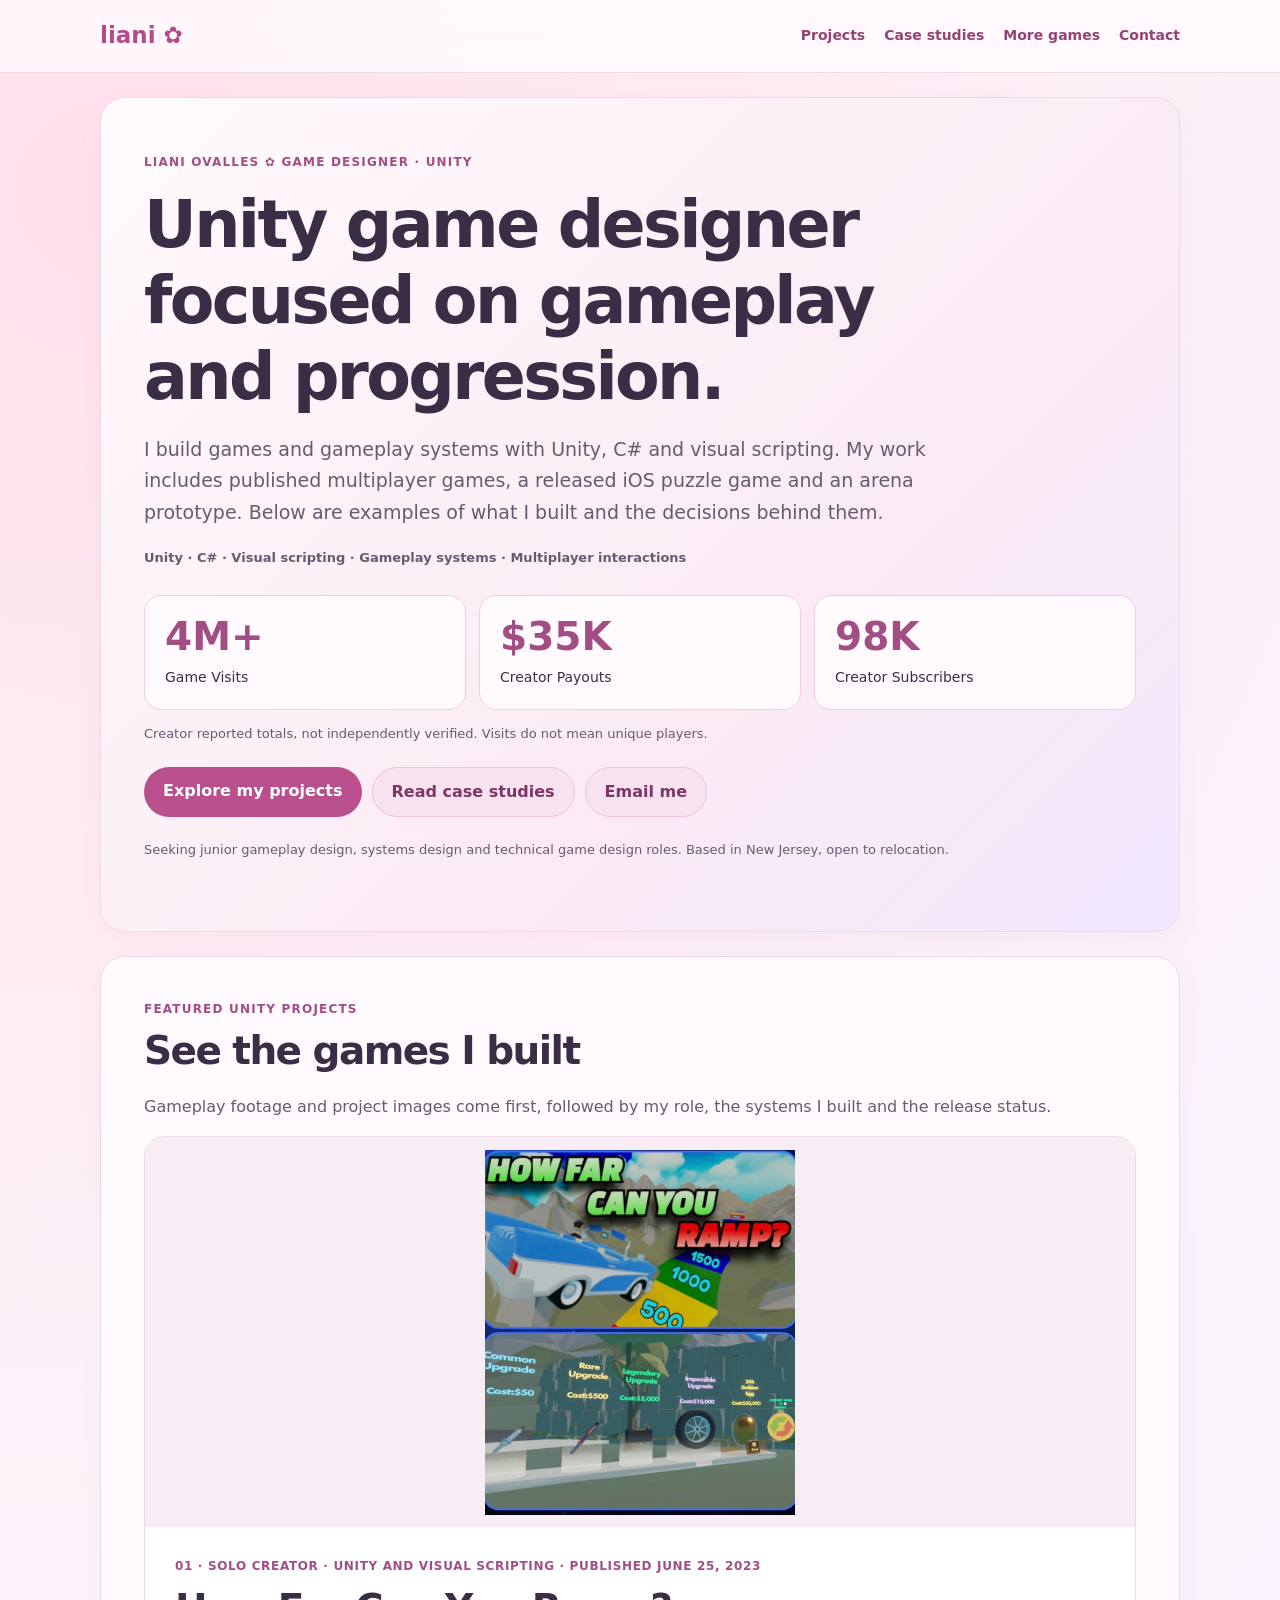
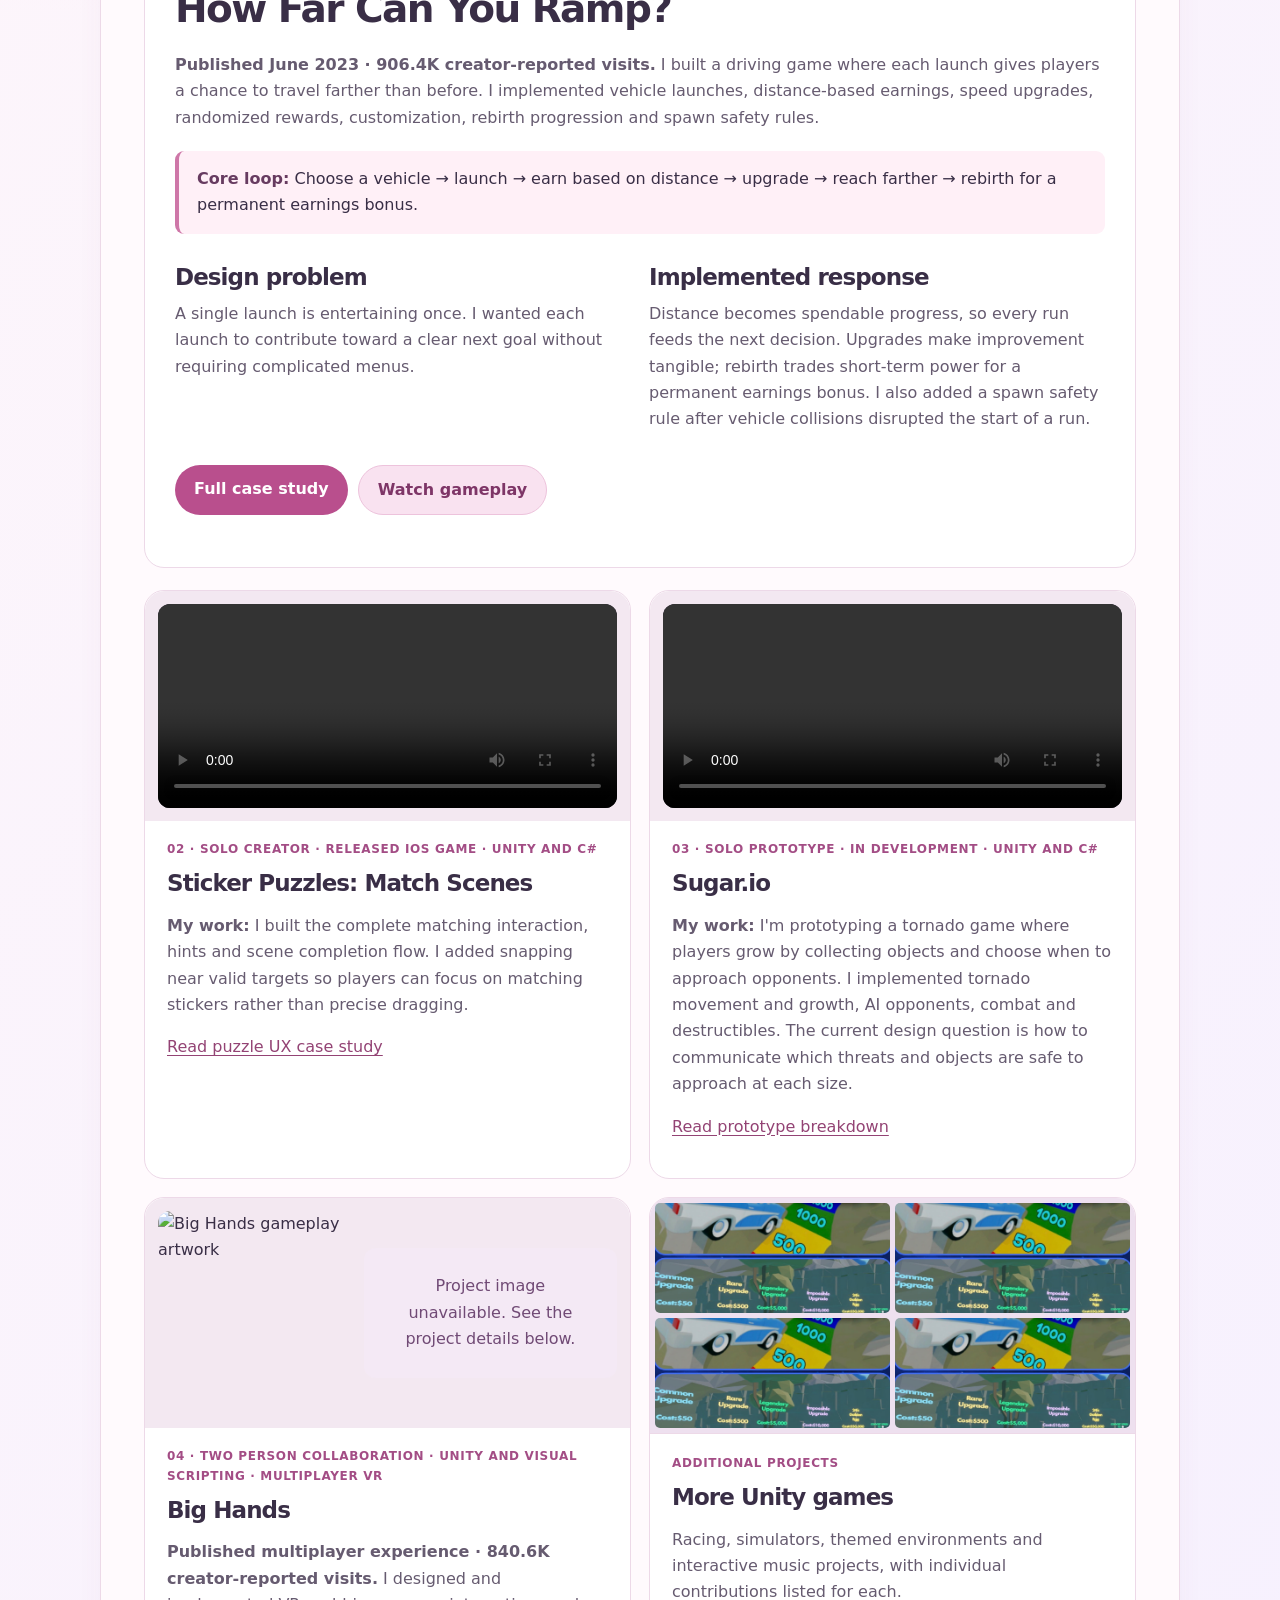
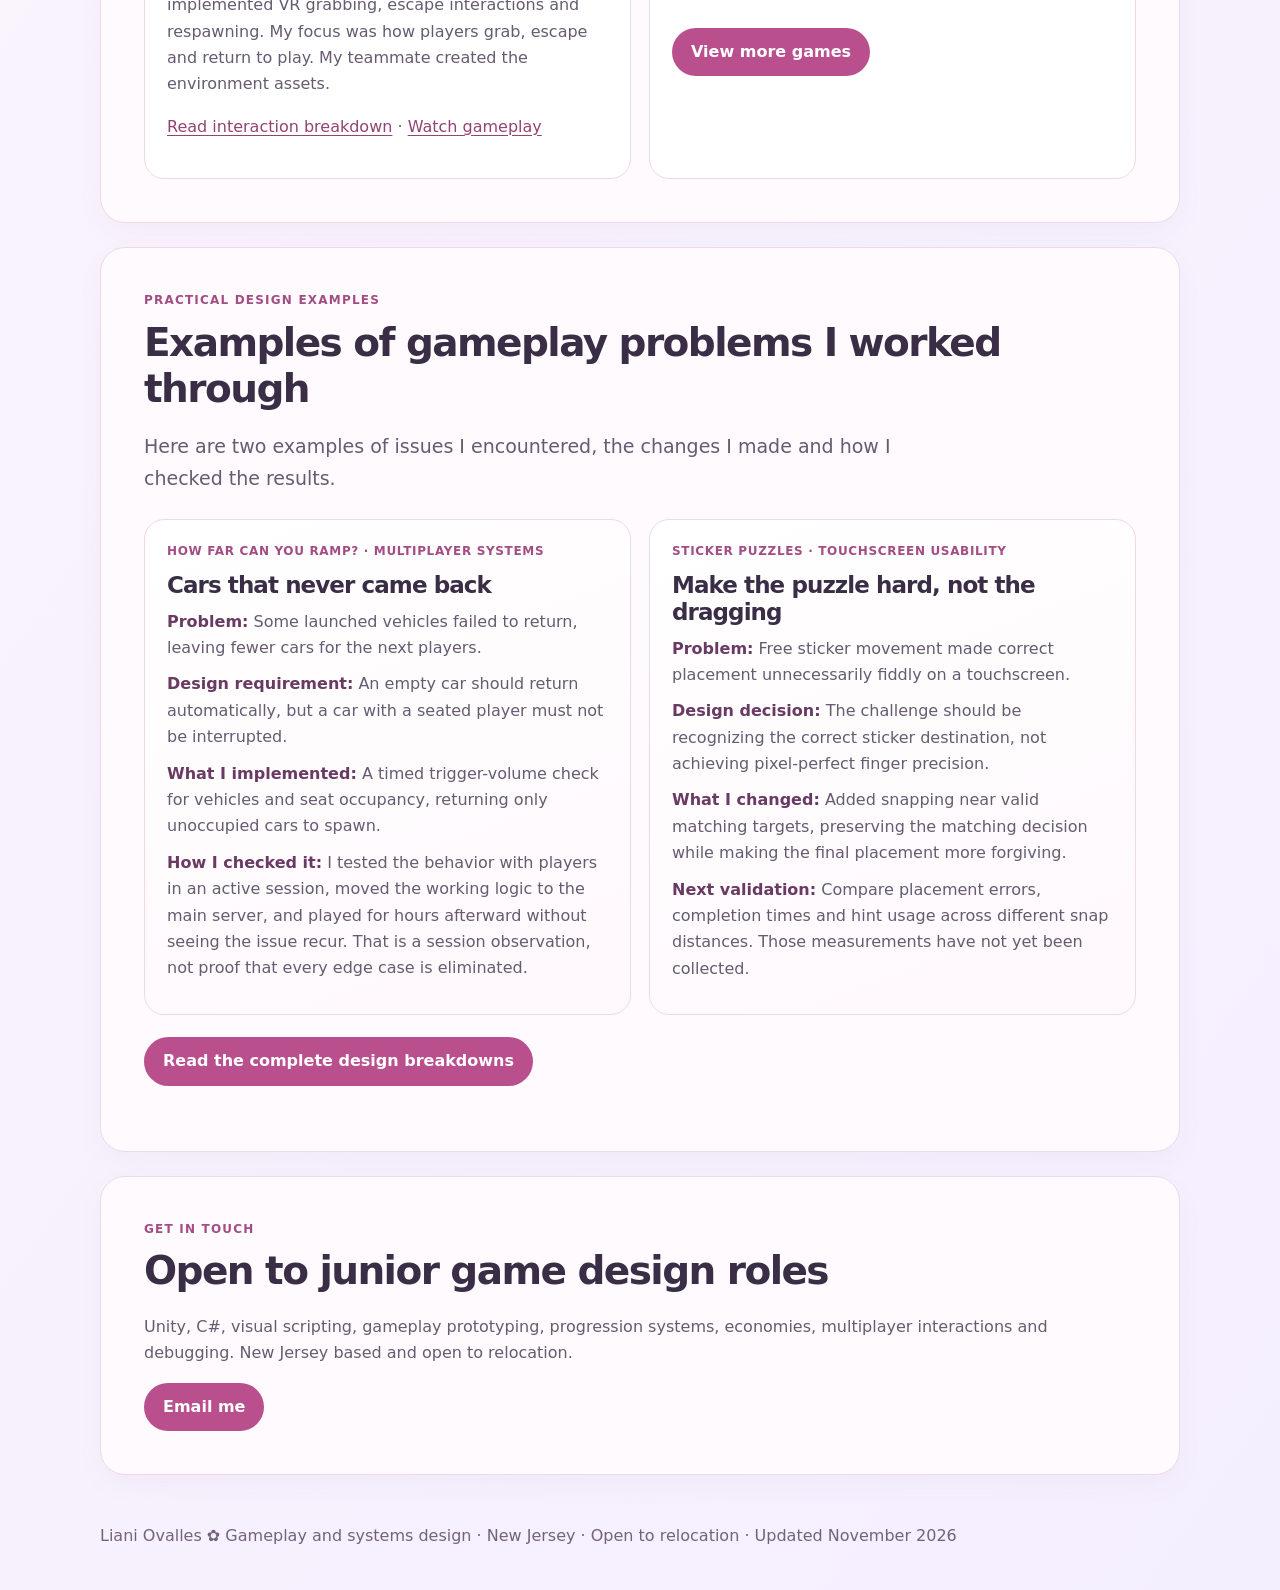
==== commit 0d23b552: "Fix More Games collage visibility and override conflicting card styles" ====
--- a/index.html
+++ b/index.html
@@ -1,3 +1,3 @@
-<!doctype html><html lang="en"><head><meta charset="utf-8"><meta name="viewport" content="width=device-width,initial-scale=1"><meta name="description" content="Liani Ovalles: Unity and C# game designer. Released iOS game, published multiplayer progression systems, and gameplay prototypes."><meta name="theme-color" content="#fff1f8"><title>Gameplay & Systems Designer | Liani Ovalles</title><link rel="stylesheet" href="style.css?v=collage-20261107"></head><body><header><nav class="wrap" aria-label="Main navigation"><a class="brand" href="index.html">liani ✿</a><div class="navlinks"><a href="index.html#work">Projects</a><a href="design-notes.html">Case studies</a><a href="more-work.html">More games</a><a href="mailto:xcape.worlds@gmail.com">Contact</a></div></nav></header><main class="wrap"><section class="panel hero"><div class="eyebrow">Liani Ovalles ✿ Game Designer · Unity</div><h1>Unity game designer focused on gameplay and progression.</h1><p class="lead">I build games and gameplay systems with Unity, C# and visual scripting. My work includes published multiplayer games, a released iOS puzzle game and an arena prototype. Below are examples of what I built and the decisions behind them.</p><p class="mini"><strong>Unity · C# · Visual scripting · Gameplay systems · Multiplayer interactions</strong></p><div class="stats"><div class="stat"><strong>4M+</strong><span>Game Visits</span></div><div class="stat"><strong>$35K</strong><span>Creator Payouts</span></div><div class="stat"><strong>98K</strong><span>Creator Subscribers</span></div></div><p class="note">Creator reported totals, not independently verified. Visits do not mean unique players.</p><div class="buttons"><a class="btn" href="#work">Explore my projects</a><a class="btn secondary" href="design-notes.html">Read case studies</a><a class="btn secondary" href="mailto:xcape.worlds@gmail.com">Email me</a></div><p class="mini">Seeking junior gameplay design, systems design and technical game design roles. Based in New Jersey, open to relocation.</p></section>
+<!doctype html><html lang="en"><head><meta charset="utf-8"><meta name="viewport" content="width=device-width,initial-scale=1"><meta name="description" content="Liani Ovalles: Unity and C# game designer. Released iOS game, published multiplayer progression systems, and gameplay prototypes."><meta name="theme-color" content="#fff1f8"><title>Gameplay & Systems Designer | Liani Ovalles</title><link rel="stylesheet" href="style.css?v=20261107-collagefix8"></head><body><header><nav class="wrap" aria-label="Main navigation"><a class="brand" href="index.html">liani ✿</a><div class="navlinks"><a href="index.html#work">Projects</a><a href="design-notes.html">Case studies</a><a href="more-work.html">More games</a><a href="mailto:xcape.worlds@gmail.com">Contact</a></div></nav></header><main class="wrap"><section class="panel hero"><div class="eyebrow">Liani Ovalles ✿ Game Designer · Unity</div><h1>Unity game designer focused on gameplay and progression.</h1><p class="lead">I build games and gameplay systems with Unity, C# and visual scripting. My work includes published multiplayer games, a released iOS puzzle game and an arena prototype. Below are examples of what I built and the decisions behind them.</p><p class="mini"><strong>Unity · C# · Visual scripting · Gameplay systems · Multiplayer interactions</strong></p><div class="stats"><div class="stat"><strong>4M+</strong><span>Game Visits</span></div><div class="stat"><strong>$35K</strong><span>Creator Payouts</span></div><div class="stat"><strong>98K</strong><span>Creator Subscribers</span></div></div><p class="note">Creator reported totals, not independently verified. Visits do not mean unique players.</p><div class="buttons"><a class="btn" href="#work">Explore my projects</a><a class="btn secondary" href="design-notes.html">Read case studies</a><a class="btn secondary" href="mailto:xcape.worlds@gmail.com">Email me</a></div><p class="mini">Seeking junior gameplay design, systems design and technical game design roles. Based in New Jersey, open to relocation.</p></section>
 <section class="panel" id="work"><div class="eyebrow">Featured Unity projects</div><h2>See the games I built</h2><p>Gameplay footage and project images come first, followed by my role, the systems I built and the release status.</p><article class="project"><div class="media"><img src="b6f2767bb4b3dfc897111e20.jpg" alt="How Far Can You Ramp promotional artwork and upgrade rarities" loading="lazy" data-fallback="ramp-fallback"><div class="fallback" id="ramp-fallback">Project image unavailable. See the project details below.</div></div><div class="project-body"><div class="eyebrow">01 · Solo creator · Unity and visual scripting · Published June 25, 2023</div><h2>How Far Can You Ramp?</h2><p><strong>Published June 2023 · 906.4K creator-reported visits.</strong> I built a driving game where each launch gives players a chance to travel farther than before. I implemented vehicle launches, distance-based earnings, speed upgrades, randomized rewards, customization, rebirth progression and spawn safety rules.</p><div class="callout"><strong>Core loop:</strong> Choose a vehicle → launch → earn based on distance → upgrade → reach farther → rebirth for a permanent earnings bonus.</div><div class="grid"><div><h3>Design problem</h3><p>A single launch is entertaining once. I wanted each launch to contribute toward a clear next goal without requiring complicated menus.</p></div><div><h3>Implemented response</h3><p>Distance becomes spendable progress, so every run feeds the next decision. Upgrades make improvement tangible; rebirth trades short-term power for a permanent earnings bonus. I also added a spawn safety rule after vehicle collisions disrupted the start of a run.</p></div></div><div class="buttons"><a class="btn" href="design-notes.html#ramp">Full case study</a><a class="btn secondary" href="https://www.youtube.com/watch?v=ZnByPHfJopE" target="_blank" rel="noopener noreferrer">Watch gameplay</a></div></div></article>
-<div class="grid" style="margin-top:22px"><article class="card"><div class="media"><video controls playsinline preload="auto" aria-label="Sticker Puzzles gameplay footage"><source src="https://raw.githubusercontent.com/xcapeworlds-cloud/Entry-Level-Portfolio/main/sticker-puzzles-gameplay.mp4#t=8" type="video/mp4">Video unavailable.</video></div><div class="eyebrow">02 · Solo creator · Released iOS game · Unity and C#</div><h3>Sticker Puzzles: Match Scenes</h3><p><strong>My work:</strong> I built the complete matching interaction, hints and scene completion flow. I added snapping near valid targets so players can focus on matching stickers rather than precise dragging.</p><p><a href="design-notes.html#sticker">Read puzzle UX case study</a></p></article><article class="card"><div class="media"><video controls playsinline preload="auto" aria-label="Sugar.io prototype footage"><source src="https://raw.githubusercontent.com/xcapeworlds-cloud/Entry-Level-Portfolio/main/sugar-io-gameplay.mp4#t=5" type="video/mp4">Video unavailable.</video></div><div class="eyebrow">03 · Solo prototype · In development · Unity and C#</div><h3>Sugar.io</h3><p><strong>My work:</strong> I'm prototyping a tornado game where players grow by collecting objects and choose when to approach opponents. I implemented tornado movement and growth, AI opponents, combat and destructibles. The current design question is how to communicate which threats and objects are safe to approach at each size.</p><p><a href="design-notes.html#sugar">Read prototype breakdown</a></p></article><article class="card"><div class="media"><img src="https://dynamic-malabi-a82f0a.netlify.app/assets/081a49a530ebfb4fcb7cc245.jpg" alt="Big Hands gameplay artwork" loading="lazy" data-fallback="hands-fallback"><div class="fallback" id="hands-fallback">Project image unavailable. See the project details below.</div></div><div class="eyebrow">04 · Two person collaboration · Unity and visual scripting · Multiplayer VR</div><h3>Big Hands</h3><p><strong>Published multiplayer experience · 840.6K creator-reported visits.</strong> I designed and implemented VR grabbing, escape interactions and respawning. My focus was how players grab, escape and return to play. My teammate created the environment assets.</p><p><a href="design-notes.html#hands">Read interaction breakdown</a> · <a href="https://www.youtube.com/watch?v=O-428rdK9HI" target="_blank" rel="noopener noreferrer">Watch gameplay</a></p></article><article class="card more-games-card"><div class="more-games-collage" aria-label="Photos of additional games"><img src="https://dynamic-malabi-a82f0a.netlify.app/assets/2b726bfba617831151b5e47c.jpg" alt="Disney World Adventure" loading="lazy" onerror="this.src='b6f2767bb4b3dfc897111e20.jpg'"><img src="https://dynamic-malabi-a82f0a.netlify.app/assets/fae0ab9d2e9874ee253e23d3.jpg" alt="Bike Race Simulator" loading="lazy" onerror="this.src='b6f2767bb4b3dfc897111e20.jpg'"><img src="https://dynamic-malabi-a82f0a.netlify.app/assets/499f959e32e13286d031ea52.jpg" alt="Gift Box Simulator" loading="lazy" onerror="this.src='b6f2767bb4b3dfc897111e20.jpg'"><img src="https://dynamic-malabi-a82f0a.netlify.app/assets/d14bcd060aedfbff991c1075.jpg" alt="Music Systems" loading="lazy" onerror="this.src='b6f2767bb4b3dfc897111e20.jpg'"></div><div class="eyebrow">Additional projects</div><h3>More Unity games</h3><p>Racing, simulators, themed environments and interactive music projects, with individual contributions listed for each.</p><div class="buttons"><a class="btn" href="more-work.html">View more games</a></div></article></div></section><section class="panel" id="iteration"><div class="eyebrow">Practical design examples</div><h2>Examples of gameplay problems I worked through</h2><p class="lead">Here are two examples of issues I encountered, the changes I made and how I checked the results.</p><div class="grid"><article class="card"><div class="eyebrow">How Far Can You Ramp? · Multiplayer systems</div><h3>Cars that never came back</h3><p><strong>Problem:</strong> Some launched vehicles failed to return, leaving fewer cars for the next players.</p><p><strong>Design requirement:</strong> An empty car should return automatically, but a car with a seated player must not be interrupted.</p><p><strong>What I implemented:</strong> A timed trigger-volume check for vehicles and seat occupancy, returning only unoccupied cars to spawn.</p><p><strong>How I checked it:</strong> I tested the behavior with players in an active session, moved the working logic to the main server, and played for hours afterward without seeing the issue recur. That is a session observation, not proof that every edge case is eliminated.</p></article><article class="card"><div class="eyebrow">Sticker Puzzles · Touchscreen usability</div><h3>Make the puzzle hard, not the dragging</h3><p><strong>Problem:</strong> Free sticker movement made correct placement unnecessarily fiddly on a touchscreen.</p><p><strong>Design decision:</strong> The challenge should be recognizing the correct sticker destination, not achieving pixel-perfect finger precision.</p><p><strong>What I changed:</strong> Added snapping near valid matching targets, preserving the matching decision while making the final placement more forgiving.</p><p><strong>Next validation:</strong> Compare placement errors, completion times and hint usage across different snap distances. Those measurements have not yet been collected.</p></article></div><div class="buttons"><a class="btn" href="design-notes.html">Read the complete design breakdowns</a></div></section><section class="panel" id="contact"><div class="eyebrow">Get in touch</div><h2>Open to junior game design roles</h2><p>Unity, C#, visual scripting, gameplay prototyping, progression systems, economies, multiplayer interactions and debugging. New Jersey based and open to relocation.</p><a class="btn" href="mailto:xcape.worlds@gmail.com">Email me</a></section></main><footer class="wrap site-footer">Liani Ovalles ✿ Gameplay and systems design · New Jersey · Open to relocation · Updated November 2026</footer><script>document.querySelectorAll('img[data-fallback]').forEach(img=>img.addEventListener('error',()=>{img.hidden=true;document.getElementById(img.dataset.fallback)?.classList.add('show')}));</script></body></html>+<div class="grid" style="margin-top:22px"><article class="card"><div class="media"><video controls playsinline preload="auto" aria-label="Sticker Puzzles gameplay footage"><source src="https://raw.githubusercontent.com/xcapeworlds-cloud/Entry-Level-Portfolio/main/sticker-puzzles-gameplay.mp4#t=8" type="video/mp4">Video unavailable.</video></div><div class="eyebrow">02 · Solo creator · Released iOS game · Unity and C#</div><h3>Sticker Puzzles: Match Scenes</h3><p><strong>My work:</strong> I built the complete matching interaction, hints and scene completion flow. I added snapping near valid targets so players can focus on matching stickers rather than precise dragging.</p><p><a href="design-notes.html#sticker">Read puzzle UX case study</a></p></article><article class="card"><div class="media"><video controls playsinline preload="auto" aria-label="Sugar.io prototype footage"><source src="https://raw.githubusercontent.com/xcapeworlds-cloud/Entry-Level-Portfolio/main/sugar-io-gameplay.mp4#t=5" type="video/mp4">Video unavailable.</video></div><div class="eyebrow">03 · Solo prototype · In development · Unity and C#</div><h3>Sugar.io</h3><p><strong>My work:</strong> I'm prototyping a tornado game where players grow by collecting objects and choose when to approach opponents. I implemented tornado movement and growth, AI opponents, combat and destructibles. The current design question is how to communicate which threats and objects are safe to approach at each size.</p><p><a href="design-notes.html#sugar">Read prototype breakdown</a></p></article><article class="card"><div class="media"><img src="https://dynamic-malabi-a82f0a.netlify.app/assets/081a49a530ebfb4fcb7cc245.jpg" alt="Big Hands gameplay artwork" loading="lazy" data-fallback="hands-fallback"><div class="fallback" id="hands-fallback">Project image unavailable. See the project details below.</div></div><div class="eyebrow">04 · Two person collaboration · Unity and visual scripting · Multiplayer VR</div><h3>Big Hands</h3><p><strong>Published multiplayer experience · 840.6K creator-reported visits.</strong> I designed and implemented VR grabbing, escape interactions and respawning. My focus was how players grab, escape and return to play. My teammate created the environment assets.</p><p><a href="design-notes.html#hands">Read interaction breakdown</a> · <a href="https://www.youtube.com/watch?v=O-428rdK9HI" target="_blank" rel="noopener noreferrer">Watch gameplay</a></p></article><article class="card more-games-card" style="display:block!important;padding:0!important;overflow:hidden!important;background:#fff!important"><div class="more-games-collage" style="display:grid!important;grid-template-columns:1fr 1fr!important;grid-template-rows:110px 110px!important;gap:5px!important;padding:5px!important;min-height:230px!important;visibility:visible!important" aria-label="Photos of additional games"><img src="https://dynamic-malabi-a82f0a.netlify.app/assets/2b726bfba617831151b5e47c.jpg" alt="Disney World Adventure" loading="eager" style="display:block!important;width:100%!important;height:110px!important;object-fit:cover!important;visibility:visible!important" onerror="this.src='b6f2767bb4b3dfc897111e20.jpg'"><img src="https://dynamic-malabi-a82f0a.netlify.app/assets/fae0ab9d2e9874ee253e23d3.jpg" alt="Bike Race Simulator" loading="eager" style="display:block!important;width:100%!important;height:110px!important;object-fit:cover!important;visibility:visible!important" onerror="this.src='b6f2767bb4b3dfc897111e20.jpg'"><img src="https://dynamic-malabi-a82f0a.netlify.app/assets/499f959e32e13286d031ea52.jpg" alt="Gift Box Simulator" loading="eager" style="display:block!important;width:100%!important;height:110px!important;object-fit:cover!important;visibility:visible!important" onerror="this.src='b6f2767bb4b3dfc897111e20.jpg'"><img src="https://dynamic-malabi-a82f0a.netlify.app/assets/d14bcd060aedfbff991c1075.jpg" alt="Music Systems" loading="eager" style="display:block!important;width:100%!important;height:110px!important;object-fit:cover!important;visibility:visible!important" onerror="this.src='b6f2767bb4b3dfc897111e20.jpg'"></div><div class="eyebrow">Additional projects</div><h3>More Unity games</h3><p>Racing, simulators, themed environments and interactive music projects, with individual contributions listed for each.</p><div class="buttons"><a class="btn" href="more-work.html">View more games</a></div></article></div></section><section class="panel" id="iteration"><div class="eyebrow">Practical design examples</div><h2>Examples of gameplay problems I worked through</h2><p class="lead">Here are two examples of issues I encountered, the changes I made and how I checked the results.</p><div class="grid"><article class="card"><div class="eyebrow">How Far Can You Ramp? · Multiplayer systems</div><h3>Cars that never came back</h3><p><strong>Problem:</strong> Some launched vehicles failed to return, leaving fewer cars for the next players.</p><p><strong>Design requirement:</strong> An empty car should return automatically, but a car with a seated player must not be interrupted.</p><p><strong>What I implemented:</strong> A timed trigger-volume check for vehicles and seat occupancy, returning only unoccupied cars to spawn.</p><p><strong>How I checked it:</strong> I tested the behavior with players in an active session, moved the working logic to the main server, and played for hours afterward without seeing the issue recur. That is a session observation, not proof that every edge case is eliminated.</p></article><article class="card"><div class="eyebrow">Sticker Puzzles · Touchscreen usability</div><h3>Make the puzzle hard, not the dragging</h3><p><strong>Problem:</strong> Free sticker movement made correct placement unnecessarily fiddly on a touchscreen.</p><p><strong>Design decision:</strong> The challenge should be recognizing the correct sticker destination, not achieving pixel-perfect finger precision.</p><p><strong>What I changed:</strong> Added snapping near valid matching targets, preserving the matching decision while making the final placement more forgiving.</p><p><strong>Next validation:</strong> Compare placement errors, completion times and hint usage across different snap distances. Those measurements have not yet been collected.</p></article></div><div class="buttons"><a class="btn" href="design-notes.html">Read the complete design breakdowns</a></div></section><section class="panel" id="contact"><div class="eyebrow">Get in touch</div><h2>Open to junior game design roles</h2><p>Unity, C#, visual scripting, gameplay prototyping, progression systems, economies, multiplayer interactions and debugging. New Jersey based and open to relocation.</p><a class="btn" href="mailto:xcape.worlds@gmail.com">Email me</a></section></main><footer class="wrap site-footer">Liani Ovalles ✿ Gameplay and systems design · New Jersey · Open to relocation · Updated November 2026</footer><script>document.querySelectorAll('img[data-fallback]').forEach(img=>img.addEventListener('error',()=>{img.hidden=true;document.getElementById(img.dataset.fallback)?.classList.add('show')}));</script></body></html>
--- a/style.css
+++ b/style.css
@@ -5,7 +5,7 @@
 .hero .mini{margin:15px 0}.project-body .eyebrow,.card .eyebrow{letter-spacing:.055em}.navlinks a:hover{text-decoration:underline}
 
 /* Consistent real-media previews, no duplicate homepage gallery */
-#work .grid>.card .media{height:230px;overflow:hidden;display:flex;align-items:center;justify-content:center;background:#f3e8f1}#work .grid>.card .media img{width:100%;height:100%;object-fit:cover}#work .grid>.card .media video{width:100%;height:100%;max-height:none;object-fit:contain}#work>.project>.media{max-height:390px;overflow:hidden}#work>.project>.media img{max-height:365px;object-fit:contain}#work .card{transition:box-shadow .18s ease}#work .card:hover{box-shadow:0 10px 25px #8e47751c}.more-games-card{display:flex;flex-direction:column;justify-content:center;background:linear-gradient(145deg,#fff3fa,#f1e8ff)}.more-games-card .buttons{margin-bottom:0}@media(max-width:720px){#work .grid>.card .media{height:215px}}@media(prefers-reduced-motion:reduce){#work .card{transition:none}}
+#work .grid>.card .media{height:230px;overflow:hidden;display:flex;align-items:center;justify-content:center;background:#f3e8f1}#work .grid>.card .media img{width:100%;height:100%;object-fit:cover}#work .grid>.card .media video{width:100%;height:100%;max-height:none;object-fit:contain}#work>.project>.media{max-height:390px;overflow:hidden}#work>.project>.media img{max-height:365px;object-fit:contain}#work .card{transition:box-shadow .18s ease}#work .card:hover{box-shadow:0 10px 25px #8e47751c}.more-games-card{display:block;background:#fff}.more-games-card .buttons{margin-bottom:0}@media(max-width:720px){#work .grid>.card .media{height:215px}}@media(prefers-reduced-motion:reduce){#work .card{transition:none}}
 
 /* Defensive styling for previously cached homepage showcase markup */
 .showcase{overflow:hidden}.showcase-head{display:flex;align-items:end;justify-content:space-between;gap:16px;flex-wrap:wrap;margin-bottom:18px}.showcase-head h2{margin:8px 0}.showcase-grid{display:grid;grid-template-columns:repeat(2,minmax(0,1fr));gap:16px}.showcase-tile{position:relative;display:flex;flex-direction:column;overflow:hidden;min-width:0;border-radius:18px;background:#fff;border:1px solid var(--line);color:var(--ink);text-decoration:none}.showcase-large{grid-column:auto;grid-row:auto;min-height:0}.showcase-tile img,.showcase-tile video{position:static;display:block;width:100%;height:240px;max-height:240px;object-fit:contain;background:#f5edf5;transform:none}.showcase-tile:after{display:none}.showcase-caption{position:static;display:flex;flex-direction:column;gap:4px;padding:15px 18px;background:#fff;color:var(--ink)}.showcase-caption strong{color:var(--ink);font-size:19px}.showcase-caption small{color:var(--muted);font-size:13px}.showcase-tile:hover img,.showcase-tile:hover video{transform:none}@media(max-width:720px){.showcase-grid{grid-template-columns:1fr}.showcase-tile img,.showcase-tile video{height:220px}}
@@ -15,3 +15,5 @@
 
 /* Four-project photo collage on More Games homepage card */
 #work .more-games-card>.more-games-cover{display:none!important}#work .more-games-card>.more-games-collage{display:grid!important;grid-template-columns:repeat(2,minmax(0,1fr));grid-template-rows:repeat(2,110px);gap:5px;padding:5px;background:#eee0ef;overflow:hidden;border-bottom:1px solid var(--line)}#work .more-games-card>.more-games-collage img{display:block!important;width:100%!important;height:110px!important;max-height:110px!important;object-fit:cover!important;border-radius:5px;background:#e5d4eb}@media(max-width:720px){#work .more-games-card>.more-games-collage{grid-template-rows:repeat(2,100px)}#work .more-games-card>.more-games-collage img{height:100px!important;max-height:100px!important}}
+
+#work .more-games-card{display:block!important;justify-content:initial!important;align-items:initial!important;min-height:0!important}#work .more-games-card>.more-games-collage{display:grid!important;visibility:visible!important;min-height:230px!important}#work .more-games-card>.more-games-collage img{visibility:visible!important}
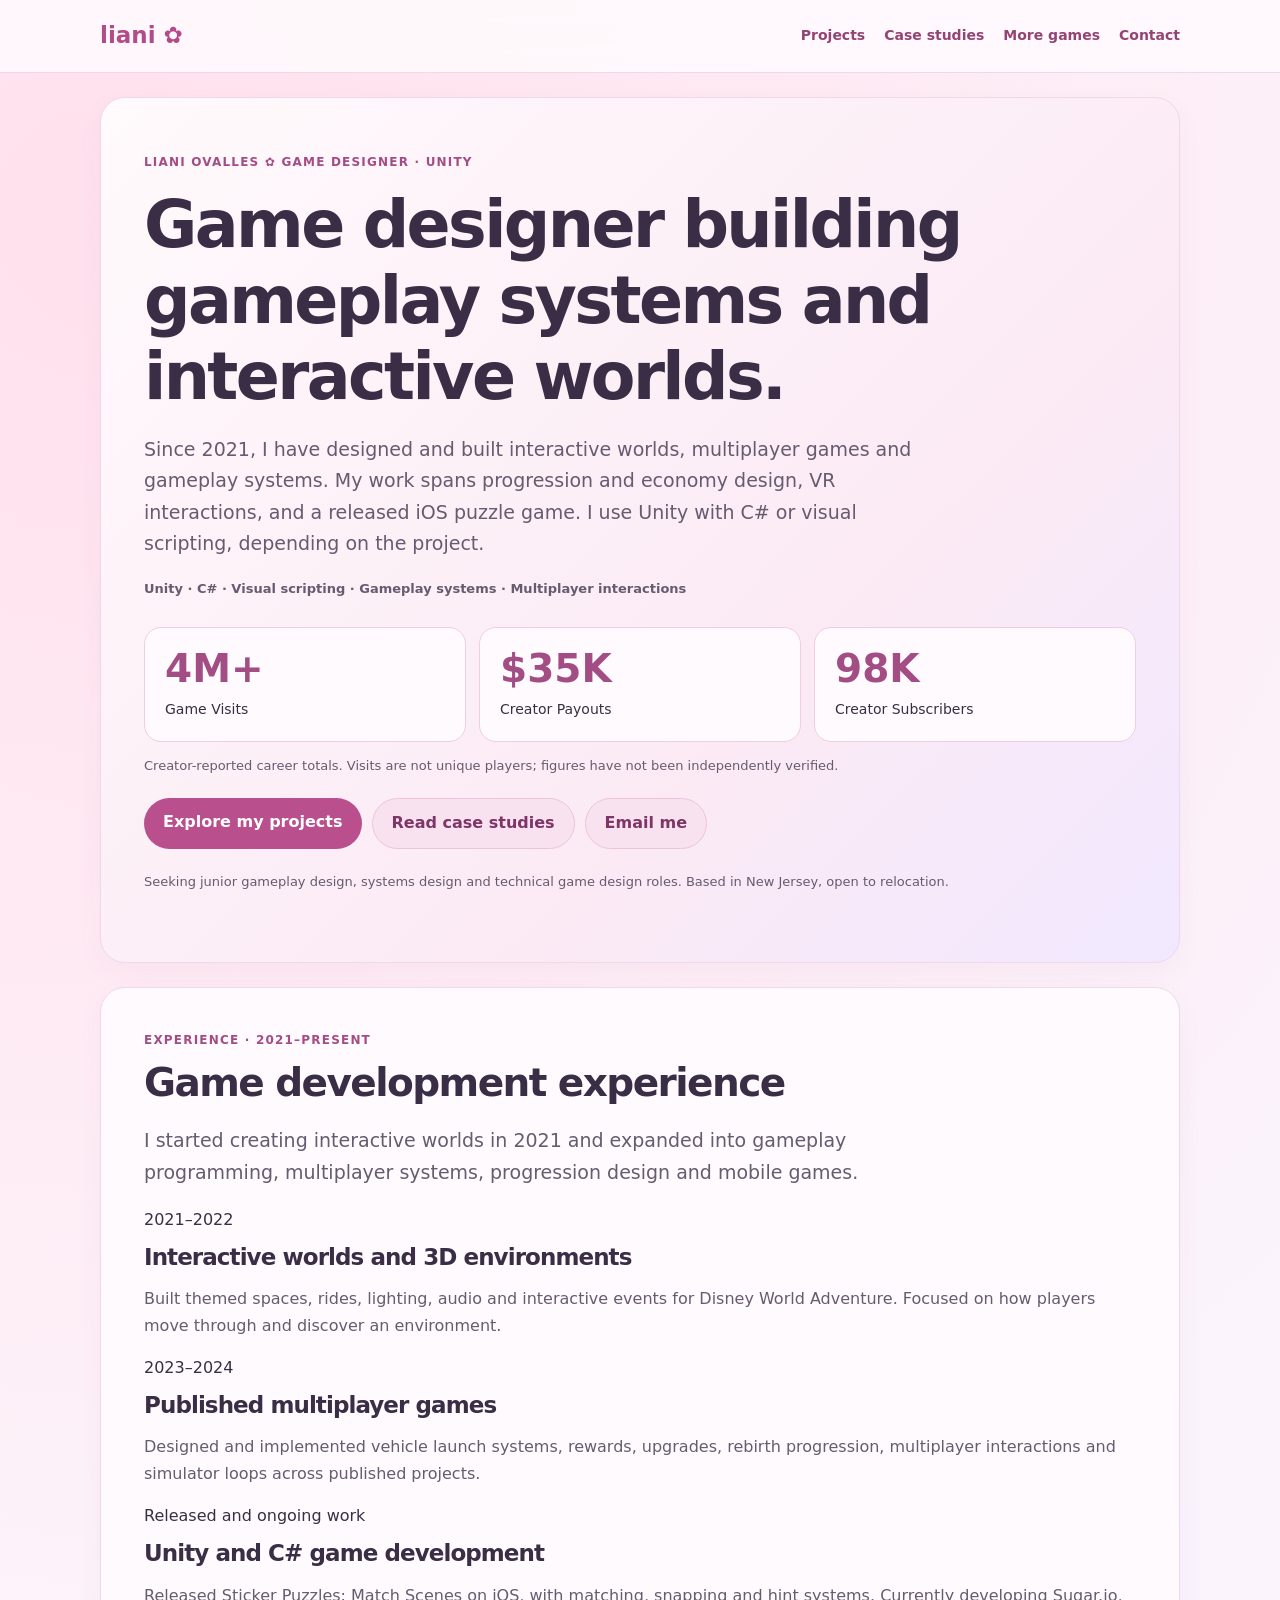
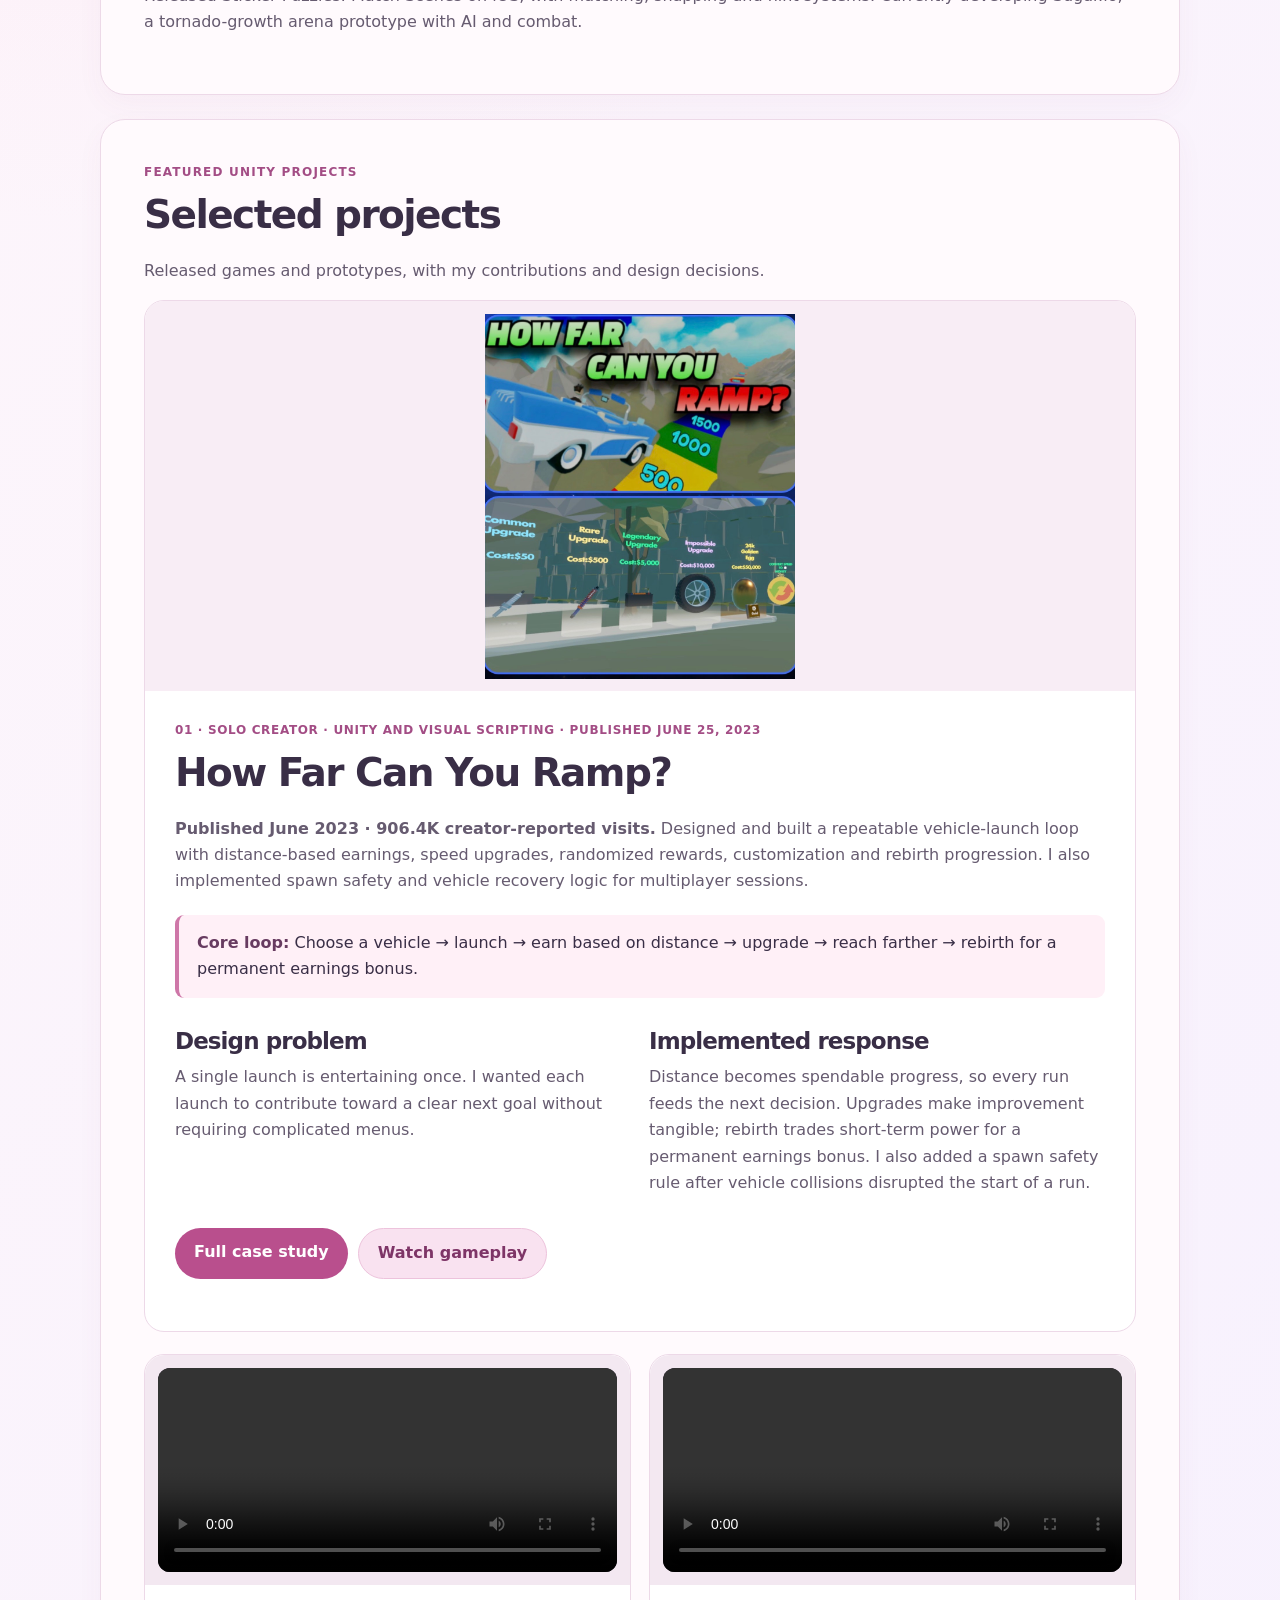
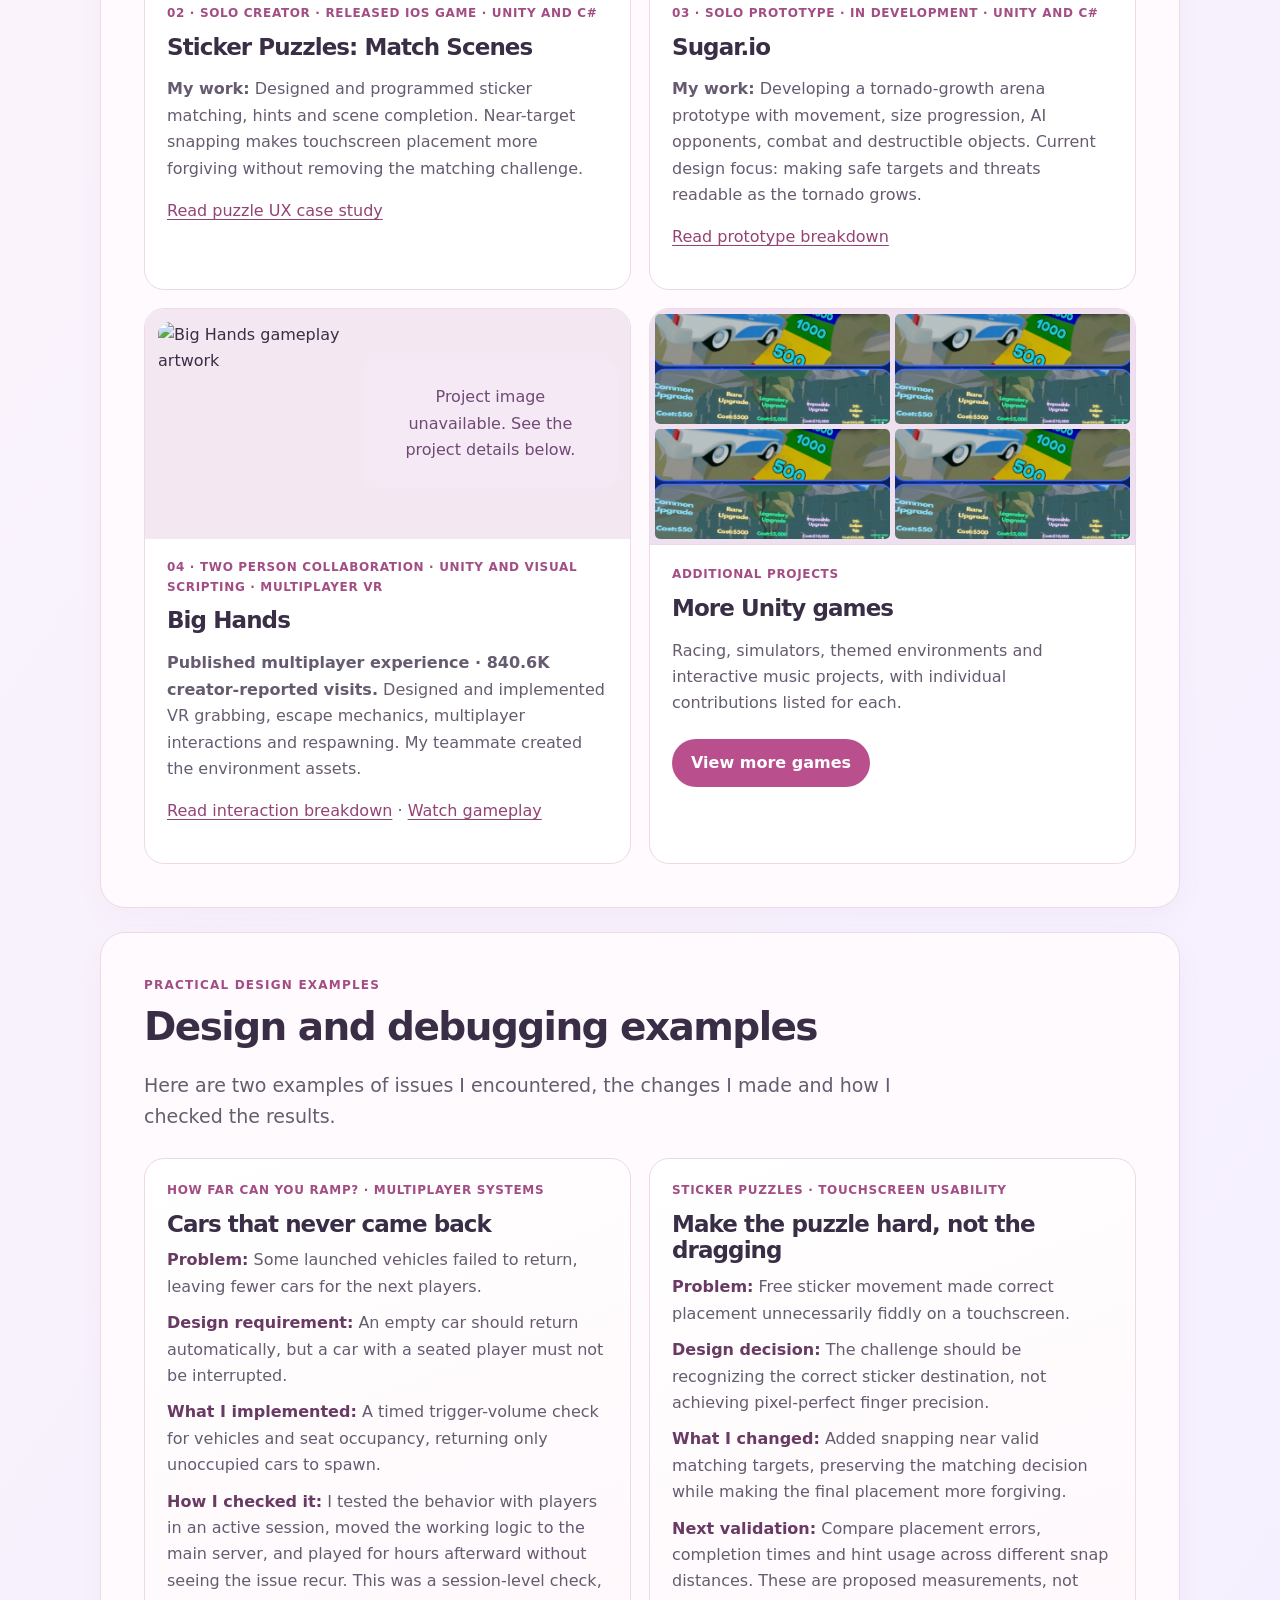
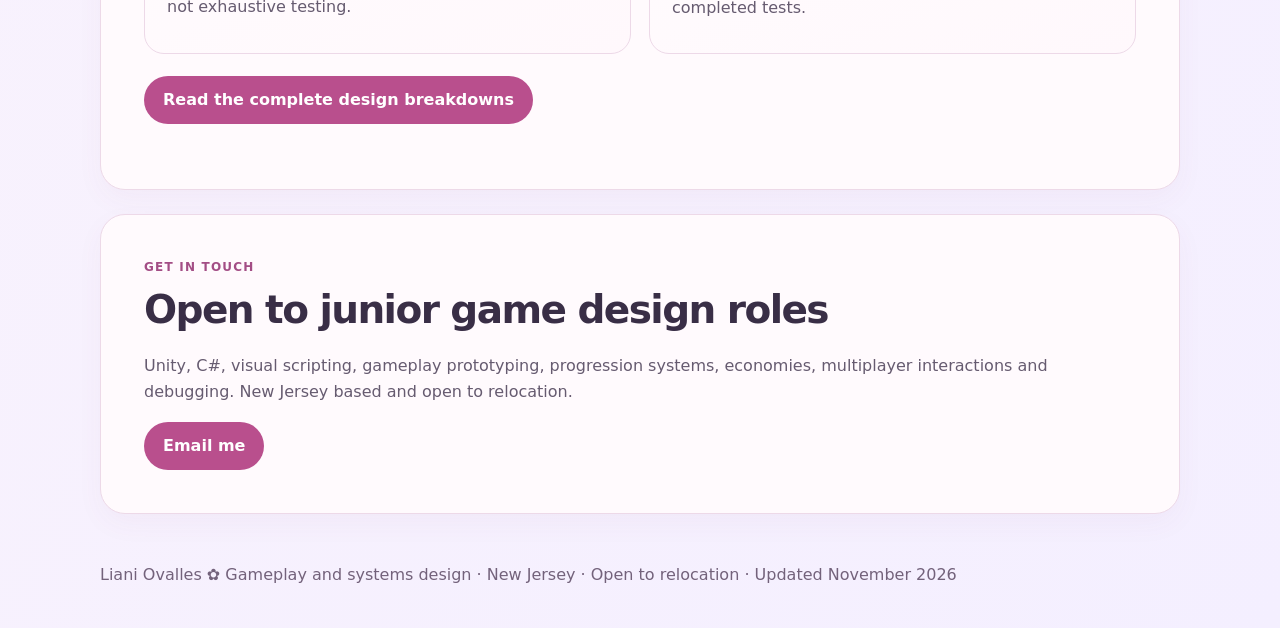
==== commit f9aed1f7: "Improve recruiter experience overview and tighten portfolio writing" ====
--- a/index.html
+++ b/index.html
@@ -1,3 +1,3 @@
-<!doctype html><html lang="en"><head><meta charset="utf-8"><meta name="viewport" content="width=device-width,initial-scale=1"><meta name="description" content="Liani Ovalles: Unity and C# game designer. Released iOS game, published multiplayer progression systems, and gameplay prototypes."><meta name="theme-color" content="#fff1f8"><title>Gameplay & Systems Designer | Liani Ovalles</title><link rel="stylesheet" href="style.css?v=20261107-collagefix8"></head><body><header><nav class="wrap" aria-label="Main navigation"><a class="brand" href="index.html">liani ✿</a><div class="navlinks"><a href="index.html#work">Projects</a><a href="design-notes.html">Case studies</a><a href="more-work.html">More games</a><a href="mailto:xcape.worlds@gmail.com">Contact</a></div></nav></header><main class="wrap"><section class="panel hero"><div class="eyebrow">Liani Ovalles ✿ Game Designer · Unity</div><h1>Unity game designer focused on gameplay and progression.</h1><p class="lead">I build games and gameplay systems with Unity, C# and visual scripting. My work includes published multiplayer games, a released iOS puzzle game and an arena prototype. Below are examples of what I built and the decisions behind them.</p><p class="mini"><strong>Unity · C# · Visual scripting · Gameplay systems · Multiplayer interactions</strong></p><div class="stats"><div class="stat"><strong>4M+</strong><span>Game Visits</span></div><div class="stat"><strong>$35K</strong><span>Creator Payouts</span></div><div class="stat"><strong>98K</strong><span>Creator Subscribers</span></div></div><p class="note">Creator reported totals, not independently verified. Visits do not mean unique players.</p><div class="buttons"><a class="btn" href="#work">Explore my projects</a><a class="btn secondary" href="design-notes.html">Read case studies</a><a class="btn secondary" href="mailto:xcape.worlds@gmail.com">Email me</a></div><p class="mini">Seeking junior gameplay design, systems design and technical game design roles. Based in New Jersey, open to relocation.</p></section>
-<section class="panel" id="work"><div class="eyebrow">Featured Unity projects</div><h2>See the games I built</h2><p>Gameplay footage and project images come first, followed by my role, the systems I built and the release status.</p><article class="project"><div class="media"><img src="b6f2767bb4b3dfc897111e20.jpg" alt="How Far Can You Ramp promotional artwork and upgrade rarities" loading="lazy" data-fallback="ramp-fallback"><div class="fallback" id="ramp-fallback">Project image unavailable. See the project details below.</div></div><div class="project-body"><div class="eyebrow">01 · Solo creator · Unity and visual scripting · Published June 25, 2023</div><h2>How Far Can You Ramp?</h2><p><strong>Published June 2023 · 906.4K creator-reported visits.</strong> I built a driving game where each launch gives players a chance to travel farther than before. I implemented vehicle launches, distance-based earnings, speed upgrades, randomized rewards, customization, rebirth progression and spawn safety rules.</p><div class="callout"><strong>Core loop:</strong> Choose a vehicle → launch → earn based on distance → upgrade → reach farther → rebirth for a permanent earnings bonus.</div><div class="grid"><div><h3>Design problem</h3><p>A single launch is entertaining once. I wanted each launch to contribute toward a clear next goal without requiring complicated menus.</p></div><div><h3>Implemented response</h3><p>Distance becomes spendable progress, so every run feeds the next decision. Upgrades make improvement tangible; rebirth trades short-term power for a permanent earnings bonus. I also added a spawn safety rule after vehicle collisions disrupted the start of a run.</p></div></div><div class="buttons"><a class="btn" href="design-notes.html#ramp">Full case study</a><a class="btn secondary" href="https://www.youtube.com/watch?v=ZnByPHfJopE" target="_blank" rel="noopener noreferrer">Watch gameplay</a></div></div></article>
-<div class="grid" style="margin-top:22px"><article class="card"><div class="media"><video controls playsinline preload="auto" aria-label="Sticker Puzzles gameplay footage"><source src="https://raw.githubusercontent.com/xcapeworlds-cloud/Entry-Level-Portfolio/main/sticker-puzzles-gameplay.mp4#t=8" type="video/mp4">Video unavailable.</video></div><div class="eyebrow">02 · Solo creator · Released iOS game · Unity and C#</div><h3>Sticker Puzzles: Match Scenes</h3><p><strong>My work:</strong> I built the complete matching interaction, hints and scene completion flow. I added snapping near valid targets so players can focus on matching stickers rather than precise dragging.</p><p><a href="design-notes.html#sticker">Read puzzle UX case study</a></p></article><article class="card"><div class="media"><video controls playsinline preload="auto" aria-label="Sugar.io prototype footage"><source src="https://raw.githubusercontent.com/xcapeworlds-cloud/Entry-Level-Portfolio/main/sugar-io-gameplay.mp4#t=5" type="video/mp4">Video unavailable.</video></div><div class="eyebrow">03 · Solo prototype · In development · Unity and C#</div><h3>Sugar.io</h3><p><strong>My work:</strong> I'm prototyping a tornado game where players grow by collecting objects and choose when to approach opponents. I implemented tornado movement and growth, AI opponents, combat and destructibles. The current design question is how to communicate which threats and objects are safe to approach at each size.</p><p><a href="design-notes.html#sugar">Read prototype breakdown</a></p></article><article class="card"><div class="media"><img src="https://dynamic-malabi-a82f0a.netlify.app/assets/081a49a530ebfb4fcb7cc245.jpg" alt="Big Hands gameplay artwork" loading="lazy" data-fallback="hands-fallback"><div class="fallback" id="hands-fallback">Project image unavailable. See the project details below.</div></div><div class="eyebrow">04 · Two person collaboration · Unity and visual scripting · Multiplayer VR</div><h3>Big Hands</h3><p><strong>Published multiplayer experience · 840.6K creator-reported visits.</strong> I designed and implemented VR grabbing, escape interactions and respawning. My focus was how players grab, escape and return to play. My teammate created the environment assets.</p><p><a href="design-notes.html#hands">Read interaction breakdown</a> · <a href="https://www.youtube.com/watch?v=O-428rdK9HI" target="_blank" rel="noopener noreferrer">Watch gameplay</a></p></article><article class="card more-games-card" style="display:block!important;padding:0!important;overflow:hidden!important;background:#fff!important"><div class="more-games-collage" style="display:grid!important;grid-template-columns:1fr 1fr!important;grid-template-rows:110px 110px!important;gap:5px!important;padding:5px!important;min-height:230px!important;visibility:visible!important" aria-label="Photos of additional games"><img src="https://dynamic-malabi-a82f0a.netlify.app/assets/2b726bfba617831151b5e47c.jpg" alt="Disney World Adventure" loading="eager" style="display:block!important;width:100%!important;height:110px!important;object-fit:cover!important;visibility:visible!important" onerror="this.src='b6f2767bb4b3dfc897111e20.jpg'"><img src="https://dynamic-malabi-a82f0a.netlify.app/assets/fae0ab9d2e9874ee253e23d3.jpg" alt="Bike Race Simulator" loading="eager" style="display:block!important;width:100%!important;height:110px!important;object-fit:cover!important;visibility:visible!important" onerror="this.src='b6f2767bb4b3dfc897111e20.jpg'"><img src="https://dynamic-malabi-a82f0a.netlify.app/assets/499f959e32e13286d031ea52.jpg" alt="Gift Box Simulator" loading="eager" style="display:block!important;width:100%!important;height:110px!important;object-fit:cover!important;visibility:visible!important" onerror="this.src='b6f2767bb4b3dfc897111e20.jpg'"><img src="https://dynamic-malabi-a82f0a.netlify.app/assets/d14bcd060aedfbff991c1075.jpg" alt="Music Systems" loading="eager" style="display:block!important;width:100%!important;height:110px!important;object-fit:cover!important;visibility:visible!important" onerror="this.src='b6f2767bb4b3dfc897111e20.jpg'"></div><div class="eyebrow">Additional projects</div><h3>More Unity games</h3><p>Racing, simulators, themed environments and interactive music projects, with individual contributions listed for each.</p><div class="buttons"><a class="btn" href="more-work.html">View more games</a></div></article></div></section><section class="panel" id="iteration"><div class="eyebrow">Practical design examples</div><h2>Examples of gameplay problems I worked through</h2><p class="lead">Here are two examples of issues I encountered, the changes I made and how I checked the results.</p><div class="grid"><article class="card"><div class="eyebrow">How Far Can You Ramp? · Multiplayer systems</div><h3>Cars that never came back</h3><p><strong>Problem:</strong> Some launched vehicles failed to return, leaving fewer cars for the next players.</p><p><strong>Design requirement:</strong> An empty car should return automatically, but a car with a seated player must not be interrupted.</p><p><strong>What I implemented:</strong> A timed trigger-volume check for vehicles and seat occupancy, returning only unoccupied cars to spawn.</p><p><strong>How I checked it:</strong> I tested the behavior with players in an active session, moved the working logic to the main server, and played for hours afterward without seeing the issue recur. That is a session observation, not proof that every edge case is eliminated.</p></article><article class="card"><div class="eyebrow">Sticker Puzzles · Touchscreen usability</div><h3>Make the puzzle hard, not the dragging</h3><p><strong>Problem:</strong> Free sticker movement made correct placement unnecessarily fiddly on a touchscreen.</p><p><strong>Design decision:</strong> The challenge should be recognizing the correct sticker destination, not achieving pixel-perfect finger precision.</p><p><strong>What I changed:</strong> Added snapping near valid matching targets, preserving the matching decision while making the final placement more forgiving.</p><p><strong>Next validation:</strong> Compare placement errors, completion times and hint usage across different snap distances. Those measurements have not yet been collected.</p></article></div><div class="buttons"><a class="btn" href="design-notes.html">Read the complete design breakdowns</a></div></section><section class="panel" id="contact"><div class="eyebrow">Get in touch</div><h2>Open to junior game design roles</h2><p>Unity, C#, visual scripting, gameplay prototyping, progression systems, economies, multiplayer interactions and debugging. New Jersey based and open to relocation.</p><a class="btn" href="mailto:xcape.worlds@gmail.com">Email me</a></section></main><footer class="wrap site-footer">Liani Ovalles ✿ Gameplay and systems design · New Jersey · Open to relocation · Updated November 2026</footer><script>document.querySelectorAll('img[data-fallback]').forEach(img=>img.addEventListener('error',()=>{img.hidden=true;document.getElementById(img.dataset.fallback)?.classList.add('show')}));</script></body></html>+<!doctype html><html lang="en"><head><meta charset="utf-8"><meta name="viewport" content="width=device-width,initial-scale=1"><meta name="description" content="Liani Ovalles: Unity and C# game designer. Released iOS game, published multiplayer progression systems, and gameplay prototypes."><meta name="theme-color" content="#fff1f8"><title>Game Designer | Liani Ovalles</title><link rel="stylesheet" href="style.css?v=experience-20261107"></head><body><header><nav class="wrap" aria-label="Main navigation"><a class="brand" href="index.html">liani ✿</a><div class="navlinks"><a href="index.html#work">Projects</a><a href="design-notes.html">Case studies</a><a href="more-work.html">More games</a><a href="mailto:xcape.worlds@gmail.com">Contact</a></div></nav></header><main class="wrap"><section class="panel hero"><div class="eyebrow">Liani Ovalles ✿ Game Designer · Unity</div><h1>Game designer building gameplay systems and interactive worlds.</h1><p class="lead">Since 2021, I have designed and built interactive worlds, multiplayer games and gameplay systems. My work spans progression and economy design, VR interactions, and a released iOS puzzle game. I use Unity with C# or visual scripting, depending on the project.</p><p class="mini"><strong>Unity · C# · Visual scripting · Gameplay systems · Multiplayer interactions</strong></p><div class="stats"><div class="stat"><strong>4M+</strong><span>Game Visits</span></div><div class="stat"><strong>$35K</strong><span>Creator Payouts</span></div><div class="stat"><strong>98K</strong><span>Creator Subscribers</span></div></div><p class="note">Creator-reported career totals. Visits are not unique players; figures have not been independently verified.</p><div class="buttons"><a class="btn" href="#work">Explore my projects</a><a class="btn secondary" href="design-notes.html">Read case studies</a><a class="btn secondary" href="mailto:xcape.worlds@gmail.com">Email me</a></div><p class="mini">Seeking junior gameplay design, systems design and technical game design roles. Based in New Jersey, open to relocation.</p></section>
+<section class="panel experience" id="experience"><div class="eyebrow">Experience · 2021–present</div><h2>Game development experience</h2><p class="lead">I started creating interactive worlds in 2021 and expanded into gameplay programming, multiplayer systems, progression design and mobile games.</p><div class="experience-grid"><div class="experience-item"><span class="experience-date">2021–2022</span><h3>Interactive worlds and 3D environments</h3><p>Built themed spaces, rides, lighting, audio and interactive events for Disney World Adventure. Focused on how players move through and discover an environment.</p></div><div class="experience-item"><span class="experience-date">2023–2024</span><h3>Published multiplayer games</h3><p>Designed and implemented vehicle launch systems, rewards, upgrades, rebirth progression, multiplayer interactions and simulator loops across published projects.</p></div><div class="experience-item"><span class="experience-date">Released and ongoing work</span><h3>Unity and C# game development</h3><p>Released Sticker Puzzles: Match Scenes on iOS, with matching, snapping and hint systems. Currently developing Sugar.io, a tornado-growth arena prototype with AI and combat.</p></div></div></section><section class="panel" id="work"><div class="eyebrow">Featured Unity projects</div><h2>Selected projects</h2><p>Released games and prototypes, with my contributions and design decisions.</p><article class="project"><div class="media"><img src="b6f2767bb4b3dfc897111e20.jpg" alt="How Far Can You Ramp promotional artwork and upgrade rarities" loading="lazy" data-fallback="ramp-fallback"><div class="fallback" id="ramp-fallback">Project image unavailable. See the project details below.</div></div><div class="project-body"><div class="eyebrow">01 · Solo creator · Unity and visual scripting · Published June 25, 2023</div><h2>How Far Can You Ramp?</h2><p><strong>Published June 2023 · 906.4K creator-reported visits.</strong> Designed and built a repeatable vehicle-launch loop with distance-based earnings, speed upgrades, randomized rewards, customization and rebirth progression. I also implemented spawn safety and vehicle recovery logic for multiplayer sessions.</p><div class="callout"><strong>Core loop:</strong> Choose a vehicle → launch → earn based on distance → upgrade → reach farther → rebirth for a permanent earnings bonus.</div><div class="grid"><div><h3>Design problem</h3><p>A single launch is entertaining once. I wanted each launch to contribute toward a clear next goal without requiring complicated menus.</p></div><div><h3>Implemented response</h3><p>Distance becomes spendable progress, so every run feeds the next decision. Upgrades make improvement tangible; rebirth trades short-term power for a permanent earnings bonus. I also added a spawn safety rule after vehicle collisions disrupted the start of a run.</p></div></div><div class="buttons"><a class="btn" href="design-notes.html#ramp">Full case study</a><a class="btn secondary" href="https://www.youtube.com/watch?v=ZnByPHfJopE" target="_blank" rel="noopener noreferrer">Watch gameplay</a></div></div></article>
+<div class="grid" style="margin-top:22px"><article class="card"><div class="media"><video controls playsinline preload="auto" aria-label="Sticker Puzzles gameplay footage"><source src="https://raw.githubusercontent.com/xcapeworlds-cloud/Entry-Level-Portfolio/main/sticker-puzzles-gameplay.mp4#t=8" type="video/mp4">Video unavailable.</video></div><div class="eyebrow">02 · Solo creator · Released iOS game · Unity and C#</div><h3>Sticker Puzzles: Match Scenes</h3><p><strong>My work:</strong> Designed and programmed sticker matching, hints and scene completion. Near-target snapping makes touchscreen placement more forgiving without removing the matching challenge.</p><p><a href="design-notes.html#sticker">Read puzzle UX case study</a></p></article><article class="card"><div class="media"><video controls playsinline preload="auto" aria-label="Sugar.io prototype footage"><source src="https://raw.githubusercontent.com/xcapeworlds-cloud/Entry-Level-Portfolio/main/sugar-io-gameplay.mp4#t=5" type="video/mp4">Video unavailable.</video></div><div class="eyebrow">03 · Solo prototype · In development · Unity and C#</div><h3>Sugar.io</h3><p><strong>My work:</strong> Developing a tornado-growth arena prototype with movement, size progression, AI opponents, combat and destructible objects. Current design focus: making safe targets and threats readable as the tornado grows.</p><p><a href="design-notes.html#sugar">Read prototype breakdown</a></p></article><article class="card"><div class="media"><img src="https://dynamic-malabi-a82f0a.netlify.app/assets/081a49a530ebfb4fcb7cc245.jpg" alt="Big Hands gameplay artwork" loading="lazy" data-fallback="hands-fallback"><div class="fallback" id="hands-fallback">Project image unavailable. See the project details below.</div></div><div class="eyebrow">04 · Two person collaboration · Unity and visual scripting · Multiplayer VR</div><h3>Big Hands</h3><p><strong>Published multiplayer experience · 840.6K creator-reported visits.</strong> Designed and implemented VR grabbing, escape mechanics, multiplayer interactions and respawning. My teammate created the environment assets.</p><p><a href="design-notes.html#hands">Read interaction breakdown</a> · <a href="https://www.youtube.com/watch?v=O-428rdK9HI" target="_blank" rel="noopener noreferrer">Watch gameplay</a></p></article><article class="card more-games-card" style="display:block!important;padding:0!important;overflow:hidden!important;background:#fff!important"><div class="more-games-collage" style="display:grid!important;grid-template-columns:1fr 1fr!important;grid-template-rows:110px 110px!important;gap:5px!important;padding:5px!important;min-height:230px!important;visibility:visible!important" aria-label="Photos of additional games"><img src="https://dynamic-malabi-a82f0a.netlify.app/assets/2b726bfba617831151b5e47c.jpg" alt="Disney World Adventure" loading="eager" style="display:block!important;width:100%!important;height:110px!important;object-fit:cover!important;visibility:visible!important" onerror="this.src='b6f2767bb4b3dfc897111e20.jpg'"><img src="https://dynamic-malabi-a82f0a.netlify.app/assets/fae0ab9d2e9874ee253e23d3.jpg" alt="Bike Race Simulator" loading="eager" style="display:block!important;width:100%!important;height:110px!important;object-fit:cover!important;visibility:visible!important" onerror="this.src='b6f2767bb4b3dfc897111e20.jpg'"><img src="https://dynamic-malabi-a82f0a.netlify.app/assets/499f959e32e13286d031ea52.jpg" alt="Gift Box Simulator" loading="eager" style="display:block!important;width:100%!important;height:110px!important;object-fit:cover!important;visibility:visible!important" onerror="this.src='b6f2767bb4b3dfc897111e20.jpg'"><img src="https://dynamic-malabi-a82f0a.netlify.app/assets/d14bcd060aedfbff991c1075.jpg" alt="Music Systems" loading="eager" style="display:block!important;width:100%!important;height:110px!important;object-fit:cover!important;visibility:visible!important" onerror="this.src='b6f2767bb4b3dfc897111e20.jpg'"></div><div class="eyebrow">Additional projects</div><h3>More Unity games</h3><p>Racing, simulators, themed environments and interactive music projects, with individual contributions listed for each.</p><div class="buttons"><a class="btn" href="more-work.html">View more games</a></div></article></div></section><section class="panel" id="iteration"><div class="eyebrow">Practical design examples</div><h2>Design and debugging examples</h2><p class="lead">Here are two examples of issues I encountered, the changes I made and how I checked the results.</p><div class="grid"><article class="card"><div class="eyebrow">How Far Can You Ramp? · Multiplayer systems</div><h3>Cars that never came back</h3><p><strong>Problem:</strong> Some launched vehicles failed to return, leaving fewer cars for the next players.</p><p><strong>Design requirement:</strong> An empty car should return automatically, but a car with a seated player must not be interrupted.</p><p><strong>What I implemented:</strong> A timed trigger-volume check for vehicles and seat occupancy, returning only unoccupied cars to spawn.</p><p><strong>How I checked it:</strong> I tested the behavior with players in an active session, moved the working logic to the main server, and played for hours afterward without seeing the issue recur. This was a session-level check, not exhaustive testing.</p></article><article class="card"><div class="eyebrow">Sticker Puzzles · Touchscreen usability</div><h3>Make the puzzle hard, not the dragging</h3><p><strong>Problem:</strong> Free sticker movement made correct placement unnecessarily fiddly on a touchscreen.</p><p><strong>Design decision:</strong> The challenge should be recognizing the correct sticker destination, not achieving pixel-perfect finger precision.</p><p><strong>What I changed:</strong> Added snapping near valid matching targets, preserving the matching decision while making the final placement more forgiving.</p><p><strong>Next validation:</strong> Compare placement errors, completion times and hint usage across different snap distances. These are proposed measurements, not completed tests.</p></article></div><div class="buttons"><a class="btn" href="design-notes.html">Read the complete design breakdowns</a></div></section><section class="panel" id="contact"><div class="eyebrow">Get in touch</div><h2>Open to junior game design roles</h2><p>Unity, C#, visual scripting, gameplay prototyping, progression systems, economies, multiplayer interactions and debugging. New Jersey based and open to relocation.</p><a class="btn" href="mailto:xcape.worlds@gmail.com">Email me</a></section></main><footer class="wrap site-footer">Liani Ovalles ✿ Gameplay and systems design · New Jersey · Open to relocation · Updated November 2026</footer><script>document.querySelectorAll('img[data-fallback]').forEach(img=>img.addEventListener('error',()=>{img.hidden=true;document.getElementById(img.dataset.fallback)?.classList.add('show')}));</script></body></html>
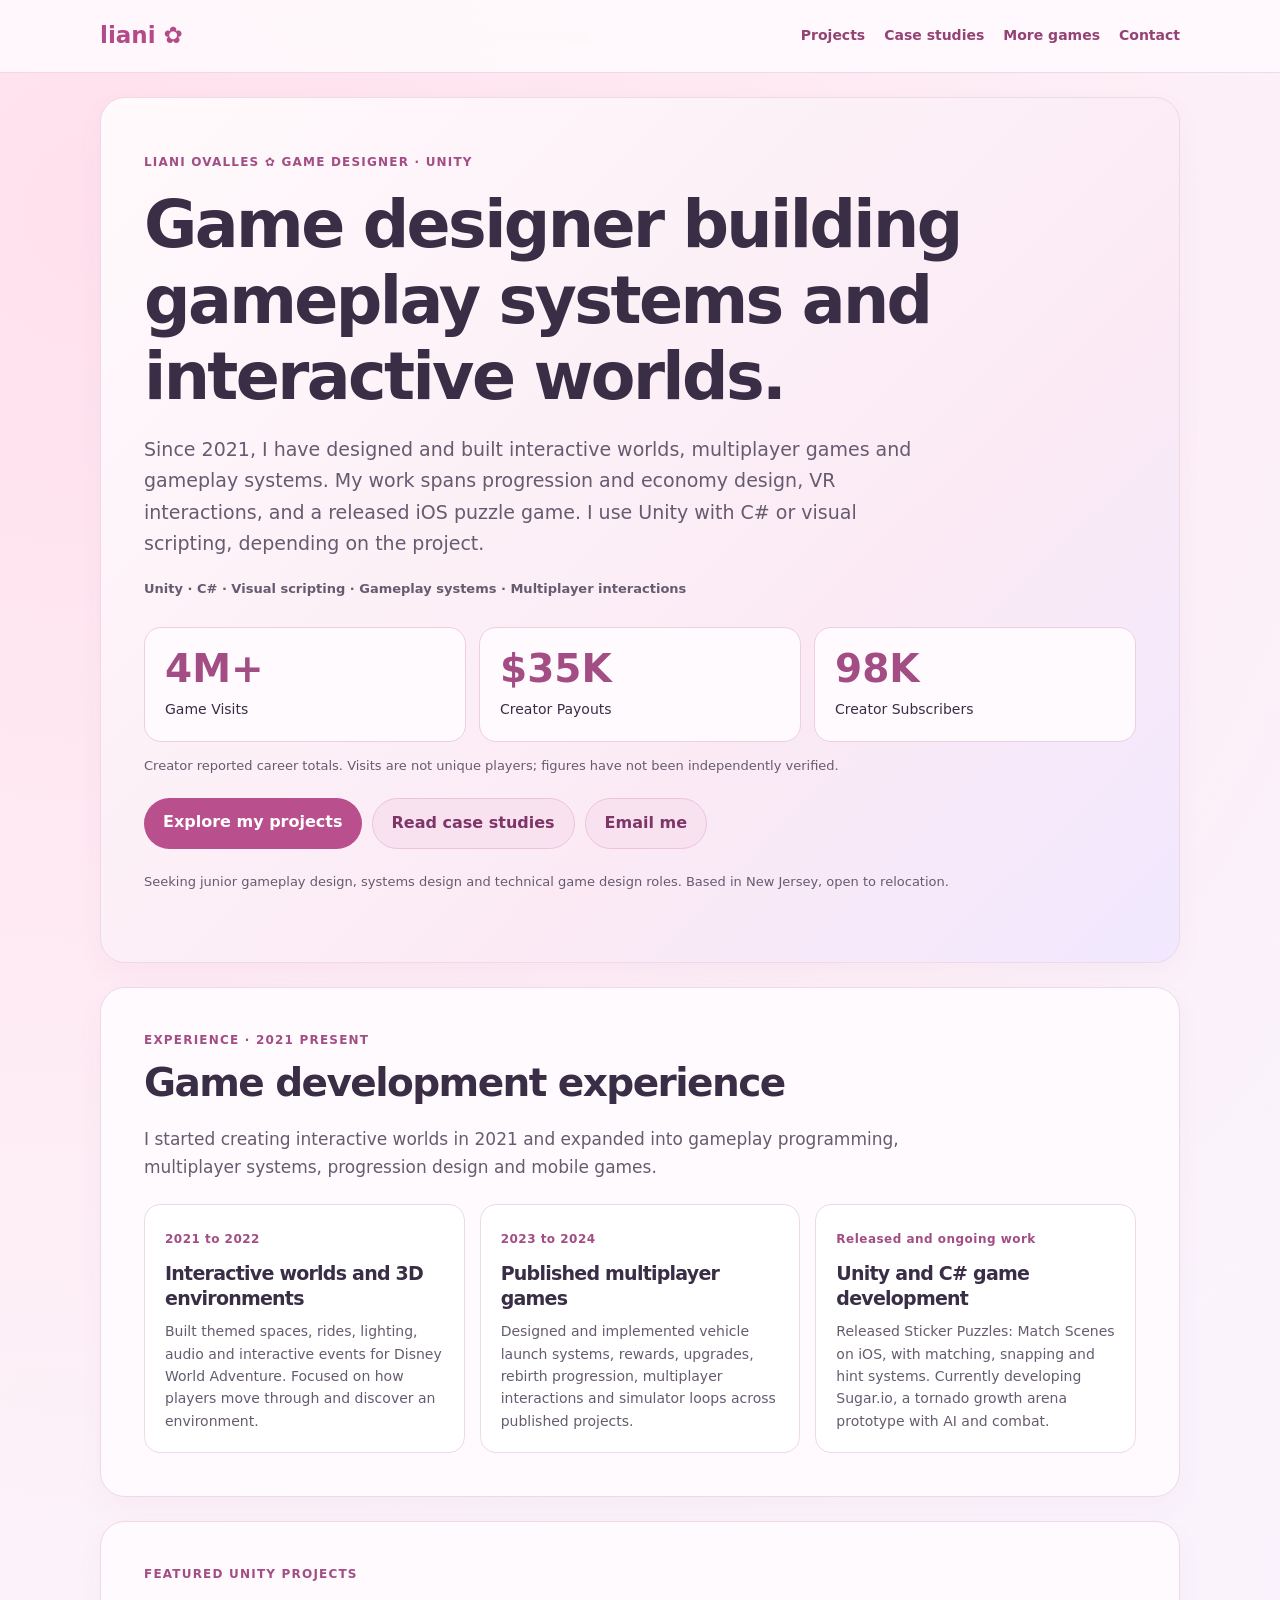
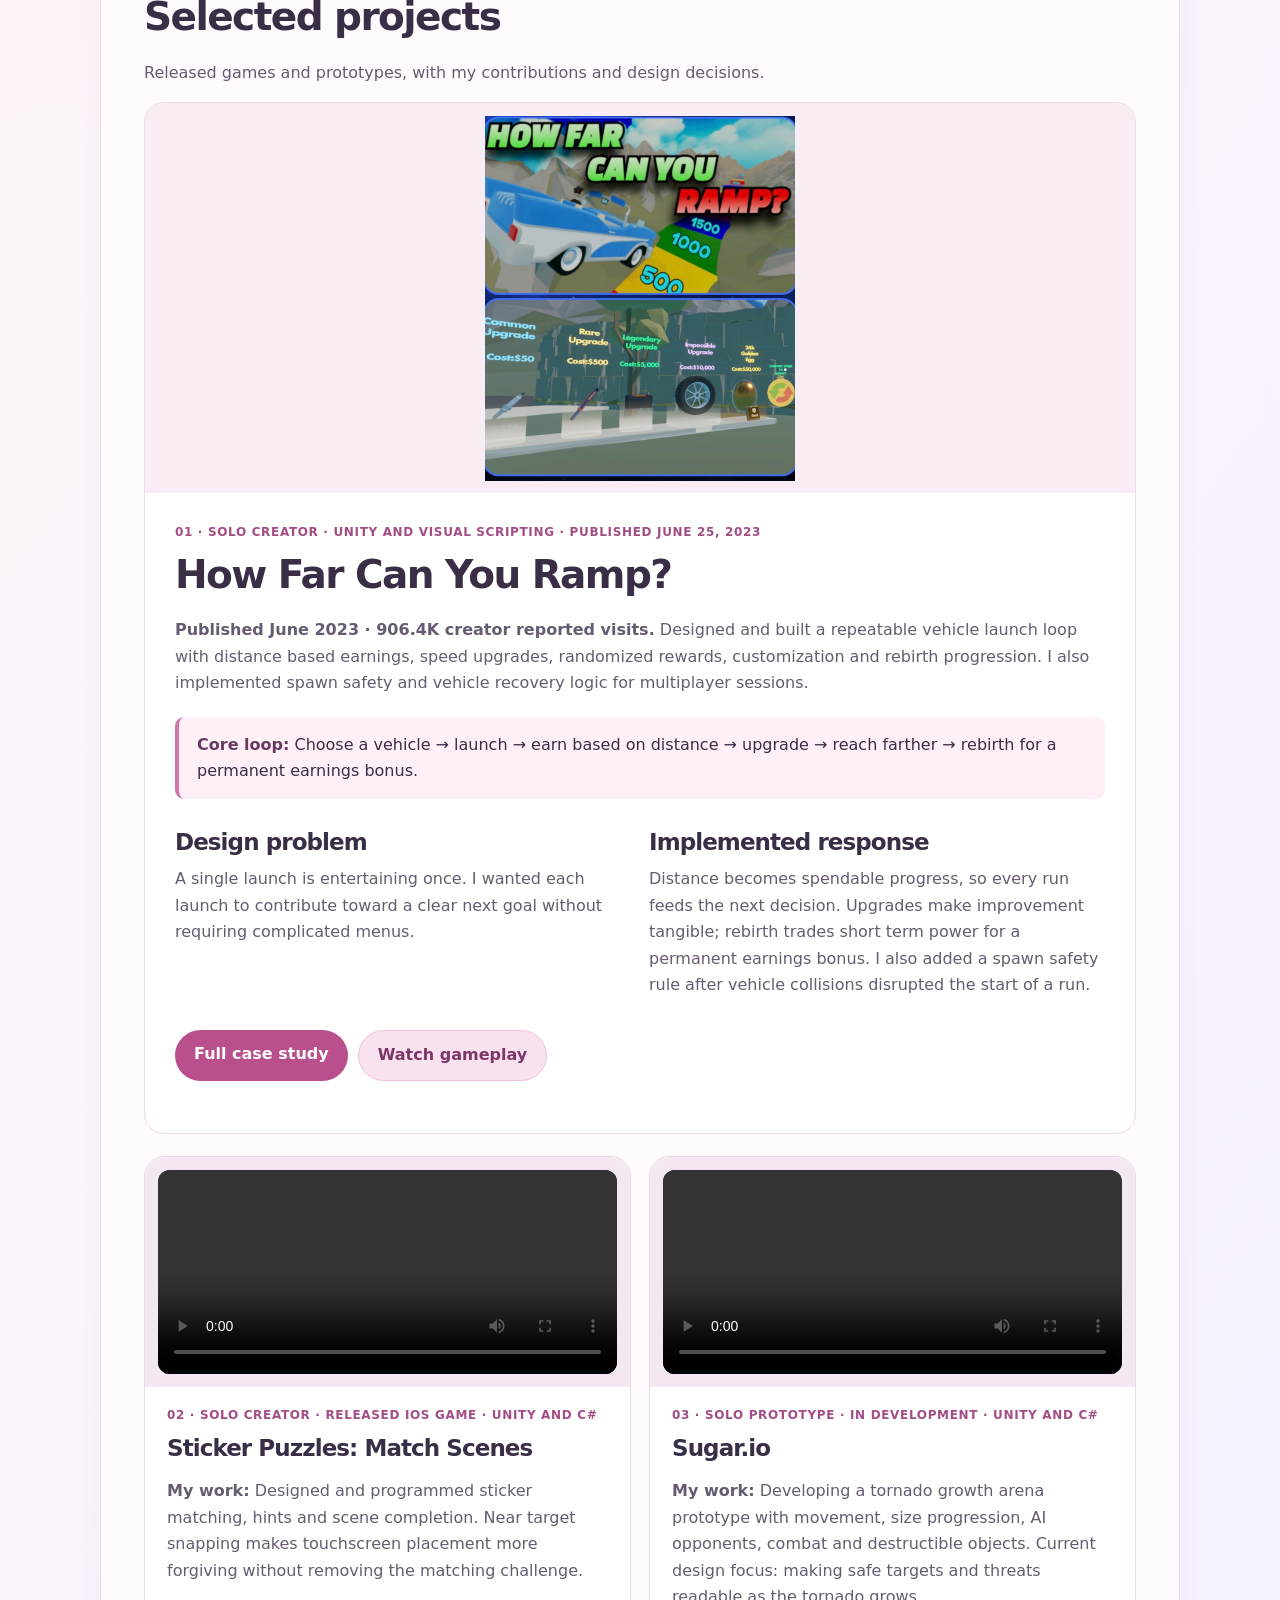
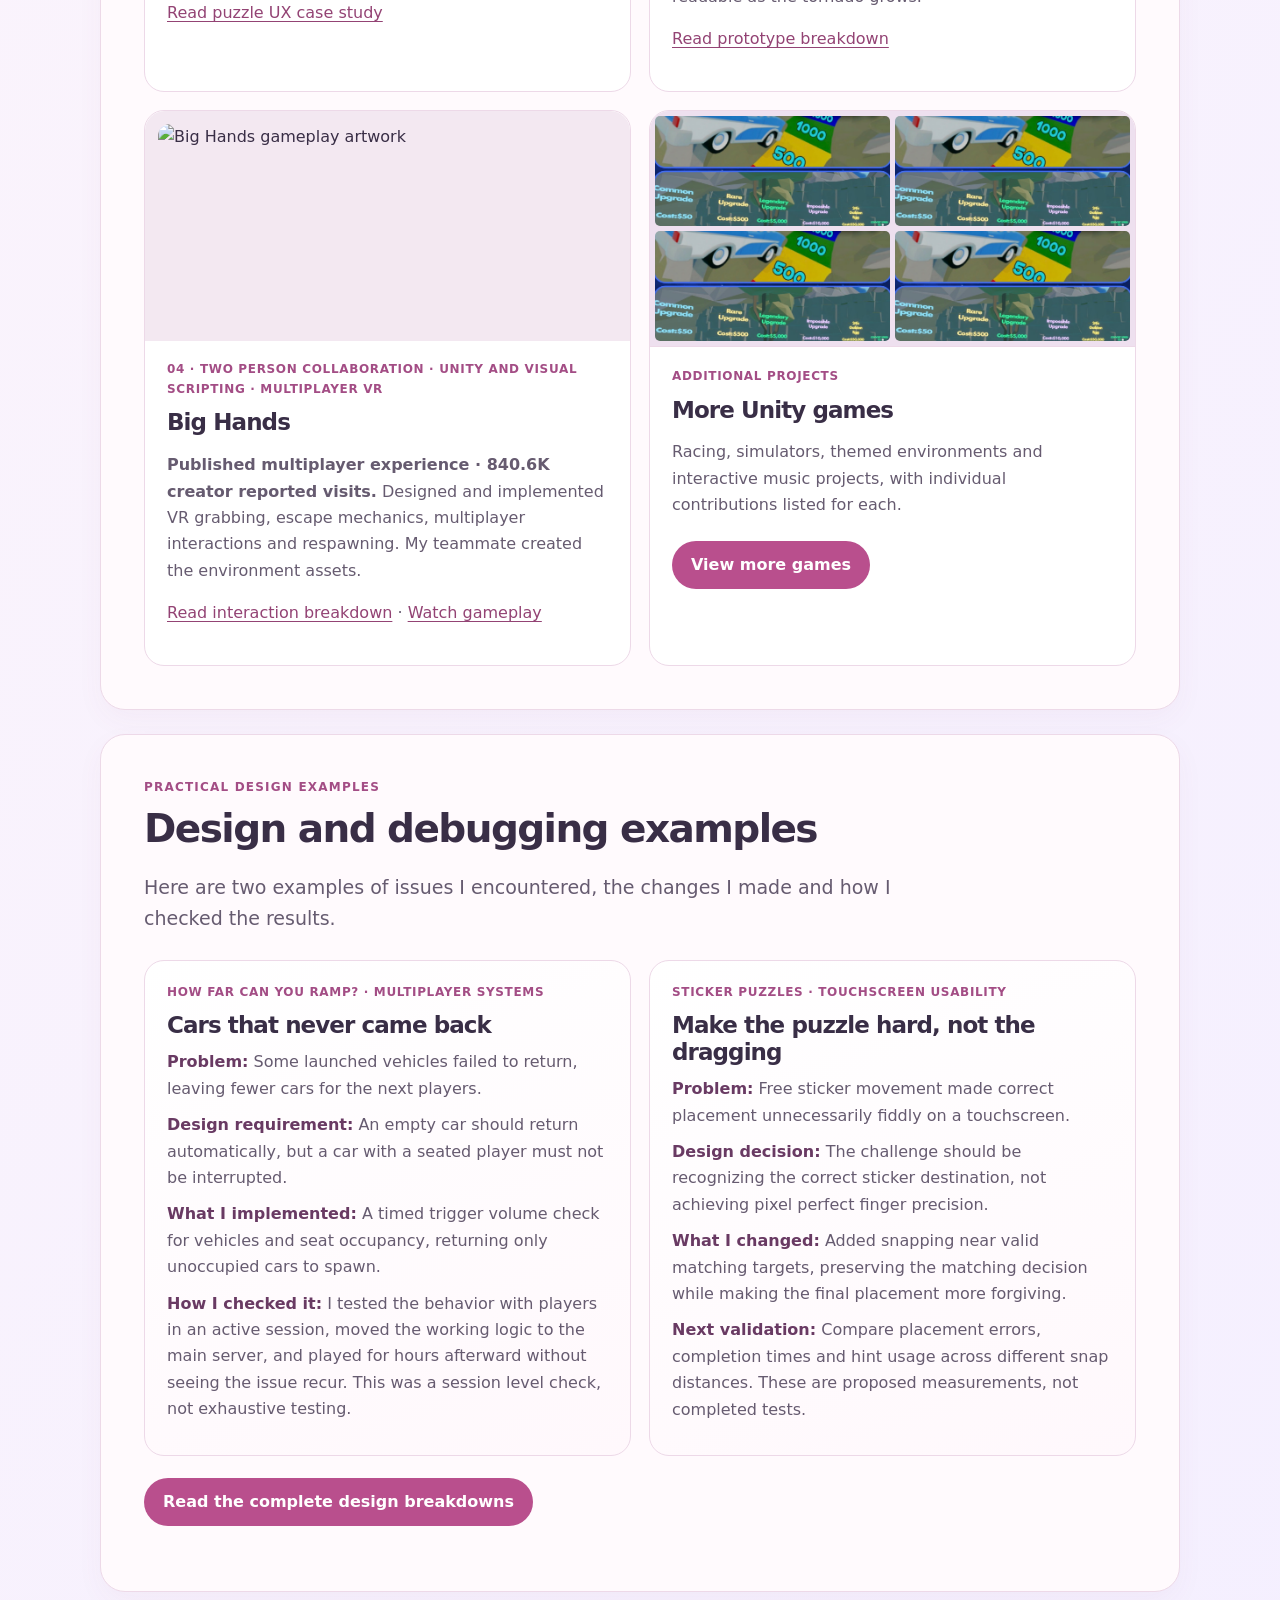
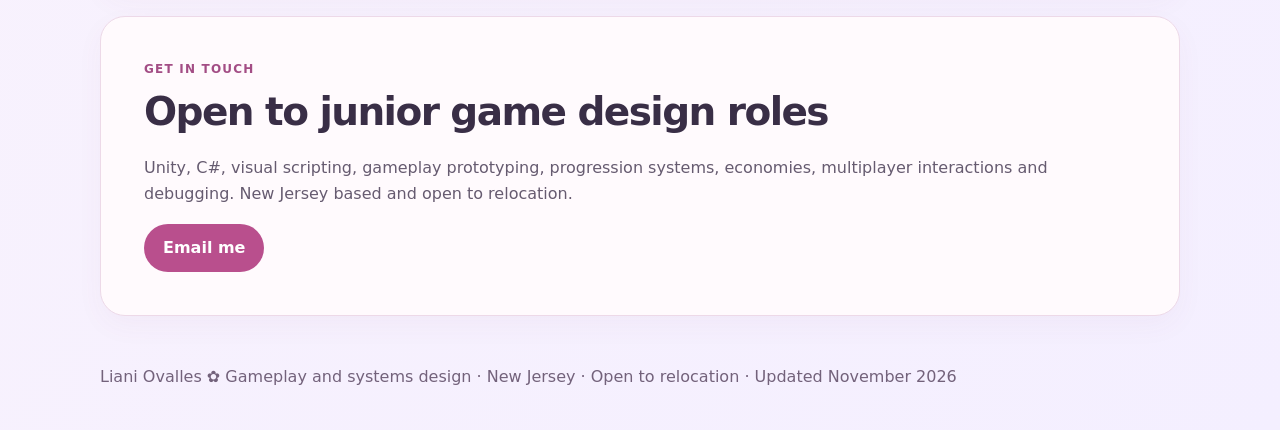
==== commit 8229a52f: "Remove dashes from visible portfolio writing while preserving links and code" ====
--- a/index.html
+++ b/index.html
@@ -1,3 +1,3 @@
-<!doctype html><html lang="en"><head><meta charset="utf-8"><meta name="viewport" content="width=device-width,initial-scale=1"><meta name="description" content="Liani Ovalles: Unity and C# game designer. Released iOS game, published multiplayer progression systems, and gameplay prototypes."><meta name="theme-color" content="#fff1f8"><title>Game Designer | Liani Ovalles</title><link rel="stylesheet" href="style.css?v=experience-20261107"></head><body><header><nav class="wrap" aria-label="Main navigation"><a class="brand" href="index.html">liani ✿</a><div class="navlinks"><a href="index.html#work">Projects</a><a href="design-notes.html">Case studies</a><a href="more-work.html">More games</a><a href="mailto:xcape.worlds@gmail.com">Contact</a></div></nav></header><main class="wrap"><section class="panel hero"><div class="eyebrow">Liani Ovalles ✿ Game Designer · Unity</div><h1>Game designer building gameplay systems and interactive worlds.</h1><p class="lead">Since 2021, I have designed and built interactive worlds, multiplayer games and gameplay systems. My work spans progression and economy design, VR interactions, and a released iOS puzzle game. I use Unity with C# or visual scripting, depending on the project.</p><p class="mini"><strong>Unity · C# · Visual scripting · Gameplay systems · Multiplayer interactions</strong></p><div class="stats"><div class="stat"><strong>4M+</strong><span>Game Visits</span></div><div class="stat"><strong>$35K</strong><span>Creator Payouts</span></div><div class="stat"><strong>98K</strong><span>Creator Subscribers</span></div></div><p class="note">Creator-reported career totals. Visits are not unique players; figures have not been independently verified.</p><div class="buttons"><a class="btn" href="#work">Explore my projects</a><a class="btn secondary" href="design-notes.html">Read case studies</a><a class="btn secondary" href="mailto:xcape.worlds@gmail.com">Email me</a></div><p class="mini">Seeking junior gameplay design, systems design and technical game design roles. Based in New Jersey, open to relocation.</p></section>
-<section class="panel experience" id="experience"><div class="eyebrow">Experience · 2021–present</div><h2>Game development experience</h2><p class="lead">I started creating interactive worlds in 2021 and expanded into gameplay programming, multiplayer systems, progression design and mobile games.</p><div class="experience-grid"><div class="experience-item"><span class="experience-date">2021–2022</span><h3>Interactive worlds and 3D environments</h3><p>Built themed spaces, rides, lighting, audio and interactive events for Disney World Adventure. Focused on how players move through and discover an environment.</p></div><div class="experience-item"><span class="experience-date">2023–2024</span><h3>Published multiplayer games</h3><p>Designed and implemented vehicle launch systems, rewards, upgrades, rebirth progression, multiplayer interactions and simulator loops across published projects.</p></div><div class="experience-item"><span class="experience-date">Released and ongoing work</span><h3>Unity and C# game development</h3><p>Released Sticker Puzzles: Match Scenes on iOS, with matching, snapping and hint systems. Currently developing Sugar.io, a tornado-growth arena prototype with AI and combat.</p></div></div></section><section class="panel" id="work"><div class="eyebrow">Featured Unity projects</div><h2>Selected projects</h2><p>Released games and prototypes, with my contributions and design decisions.</p><article class="project"><div class="media"><img src="b6f2767bb4b3dfc897111e20.jpg" alt="How Far Can You Ramp promotional artwork and upgrade rarities" loading="lazy" data-fallback="ramp-fallback"><div class="fallback" id="ramp-fallback">Project image unavailable. See the project details below.</div></div><div class="project-body"><div class="eyebrow">01 · Solo creator · Unity and visual scripting · Published June 25, 2023</div><h2>How Far Can You Ramp?</h2><p><strong>Published June 2023 · 906.4K creator-reported visits.</strong> Designed and built a repeatable vehicle-launch loop with distance-based earnings, speed upgrades, randomized rewards, customization and rebirth progression. I also implemented spawn safety and vehicle recovery logic for multiplayer sessions.</p><div class="callout"><strong>Core loop:</strong> Choose a vehicle → launch → earn based on distance → upgrade → reach farther → rebirth for a permanent earnings bonus.</div><div class="grid"><div><h3>Design problem</h3><p>A single launch is entertaining once. I wanted each launch to contribute toward a clear next goal without requiring complicated menus.</p></div><div><h3>Implemented response</h3><p>Distance becomes spendable progress, so every run feeds the next decision. Upgrades make improvement tangible; rebirth trades short-term power for a permanent earnings bonus. I also added a spawn safety rule after vehicle collisions disrupted the start of a run.</p></div></div><div class="buttons"><a class="btn" href="design-notes.html#ramp">Full case study</a><a class="btn secondary" href="https://www.youtube.com/watch?v=ZnByPHfJopE" target="_blank" rel="noopener noreferrer">Watch gameplay</a></div></div></article>
-<div class="grid" style="margin-top:22px"><article class="card"><div class="media"><video controls playsinline preload="auto" aria-label="Sticker Puzzles gameplay footage"><source src="https://raw.githubusercontent.com/xcapeworlds-cloud/Entry-Level-Portfolio/main/sticker-puzzles-gameplay.mp4#t=8" type="video/mp4">Video unavailable.</video></div><div class="eyebrow">02 · Solo creator · Released iOS game · Unity and C#</div><h3>Sticker Puzzles: Match Scenes</h3><p><strong>My work:</strong> Designed and programmed sticker matching, hints and scene completion. Near-target snapping makes touchscreen placement more forgiving without removing the matching challenge.</p><p><a href="design-notes.html#sticker">Read puzzle UX case study</a></p></article><article class="card"><div class="media"><video controls playsinline preload="auto" aria-label="Sugar.io prototype footage"><source src="https://raw.githubusercontent.com/xcapeworlds-cloud/Entry-Level-Portfolio/main/sugar-io-gameplay.mp4#t=5" type="video/mp4">Video unavailable.</video></div><div class="eyebrow">03 · Solo prototype · In development · Unity and C#</div><h3>Sugar.io</h3><p><strong>My work:</strong> Developing a tornado-growth arena prototype with movement, size progression, AI opponents, combat and destructible objects. Current design focus: making safe targets and threats readable as the tornado grows.</p><p><a href="design-notes.html#sugar">Read prototype breakdown</a></p></article><article class="card"><div class="media"><img src="https://dynamic-malabi-a82f0a.netlify.app/assets/081a49a530ebfb4fcb7cc245.jpg" alt="Big Hands gameplay artwork" loading="lazy" data-fallback="hands-fallback"><div class="fallback" id="hands-fallback">Project image unavailable. See the project details below.</div></div><div class="eyebrow">04 · Two person collaboration · Unity and visual scripting · Multiplayer VR</div><h3>Big Hands</h3><p><strong>Published multiplayer experience · 840.6K creator-reported visits.</strong> Designed and implemented VR grabbing, escape mechanics, multiplayer interactions and respawning. My teammate created the environment assets.</p><p><a href="design-notes.html#hands">Read interaction breakdown</a> · <a href="https://www.youtube.com/watch?v=O-428rdK9HI" target="_blank" rel="noopener noreferrer">Watch gameplay</a></p></article><article class="card more-games-card" style="display:block!important;padding:0!important;overflow:hidden!important;background:#fff!important"><div class="more-games-collage" style="display:grid!important;grid-template-columns:1fr 1fr!important;grid-template-rows:110px 110px!important;gap:5px!important;padding:5px!important;min-height:230px!important;visibility:visible!important" aria-label="Photos of additional games"><img src="https://dynamic-malabi-a82f0a.netlify.app/assets/2b726bfba617831151b5e47c.jpg" alt="Disney World Adventure" loading="eager" style="display:block!important;width:100%!important;height:110px!important;object-fit:cover!important;visibility:visible!important" onerror="this.src='b6f2767bb4b3dfc897111e20.jpg'"><img src="https://dynamic-malabi-a82f0a.netlify.app/assets/fae0ab9d2e9874ee253e23d3.jpg" alt="Bike Race Simulator" loading="eager" style="display:block!important;width:100%!important;height:110px!important;object-fit:cover!important;visibility:visible!important" onerror="this.src='b6f2767bb4b3dfc897111e20.jpg'"><img src="https://dynamic-malabi-a82f0a.netlify.app/assets/499f959e32e13286d031ea52.jpg" alt="Gift Box Simulator" loading="eager" style="display:block!important;width:100%!important;height:110px!important;object-fit:cover!important;visibility:visible!important" onerror="this.src='b6f2767bb4b3dfc897111e20.jpg'"><img src="https://dynamic-malabi-a82f0a.netlify.app/assets/d14bcd060aedfbff991c1075.jpg" alt="Music Systems" loading="eager" style="display:block!important;width:100%!important;height:110px!important;object-fit:cover!important;visibility:visible!important" onerror="this.src='b6f2767bb4b3dfc897111e20.jpg'"></div><div class="eyebrow">Additional projects</div><h3>More Unity games</h3><p>Racing, simulators, themed environments and interactive music projects, with individual contributions listed for each.</p><div class="buttons"><a class="btn" href="more-work.html">View more games</a></div></article></div></section><section class="panel" id="iteration"><div class="eyebrow">Practical design examples</div><h2>Design and debugging examples</h2><p class="lead">Here are two examples of issues I encountered, the changes I made and how I checked the results.</p><div class="grid"><article class="card"><div class="eyebrow">How Far Can You Ramp? · Multiplayer systems</div><h3>Cars that never came back</h3><p><strong>Problem:</strong> Some launched vehicles failed to return, leaving fewer cars for the next players.</p><p><strong>Design requirement:</strong> An empty car should return automatically, but a car with a seated player must not be interrupted.</p><p><strong>What I implemented:</strong> A timed trigger-volume check for vehicles and seat occupancy, returning only unoccupied cars to spawn.</p><p><strong>How I checked it:</strong> I tested the behavior with players in an active session, moved the working logic to the main server, and played for hours afterward without seeing the issue recur. This was a session-level check, not exhaustive testing.</p></article><article class="card"><div class="eyebrow">Sticker Puzzles · Touchscreen usability</div><h3>Make the puzzle hard, not the dragging</h3><p><strong>Problem:</strong> Free sticker movement made correct placement unnecessarily fiddly on a touchscreen.</p><p><strong>Design decision:</strong> The challenge should be recognizing the correct sticker destination, not achieving pixel-perfect finger precision.</p><p><strong>What I changed:</strong> Added snapping near valid matching targets, preserving the matching decision while making the final placement more forgiving.</p><p><strong>Next validation:</strong> Compare placement errors, completion times and hint usage across different snap distances. These are proposed measurements, not completed tests.</p></article></div><div class="buttons"><a class="btn" href="design-notes.html">Read the complete design breakdowns</a></div></section><section class="panel" id="contact"><div class="eyebrow">Get in touch</div><h2>Open to junior game design roles</h2><p>Unity, C#, visual scripting, gameplay prototyping, progression systems, economies, multiplayer interactions and debugging. New Jersey based and open to relocation.</p><a class="btn" href="mailto:xcape.worlds@gmail.com">Email me</a></section></main><footer class="wrap site-footer">Liani Ovalles ✿ Gameplay and systems design · New Jersey · Open to relocation · Updated November 2026</footer><script>document.querySelectorAll('img[data-fallback]').forEach(img=>img.addEventListener('error',()=>{img.hidden=true;document.getElementById(img.dataset.fallback)?.classList.add('show')}));</script></body></html>+<!doctype html><html lang="en"><head><meta charset="utf-8"><meta name="viewport" content="width=device-width,initial-scale=1"><meta name="description" content="Liani Ovalles: Unity and C# game designer. Released iOS game, published multiplayer progression systems, and gameplay prototypes."><meta name="theme-color" content="#fff1f8"><title>Game Designer | Liani Ovalles</title><link rel="stylesheet" href="style.css?v=experience-20261107"></head><body><header><nav class="wrap" aria-label="Main navigation"><a class="brand" href="index.html">liani ✿</a><div class="navlinks"><a href="index.html#work">Projects</a><a href="design-notes.html">Case studies</a><a href="more-work.html">More games</a><a href="mailto:xcape.worlds@gmail.com">Contact</a></div></nav></header><main class="wrap"><section class="panel hero"><div class="eyebrow">Liani Ovalles ✿ Game Designer · Unity</div><h1>Game designer building gameplay systems and interactive worlds.</h1><p class="lead">Since 2021, I have designed and built interactive worlds, multiplayer games and gameplay systems. My work spans progression and economy design, VR interactions, and a released iOS puzzle game. I use Unity with C# or visual scripting, depending on the project.</p><p class="mini"><strong>Unity · C# · Visual scripting · Gameplay systems · Multiplayer interactions</strong></p><div class="stats"><div class="stat"><strong>4M+</strong><span>Game Visits</span></div><div class="stat"><strong>$35K</strong><span>Creator Payouts</span></div><div class="stat"><strong>98K</strong><span>Creator Subscribers</span></div></div><p class="note">Creator reported career totals. Visits are not unique players; figures have not been independently verified.</p><div class="buttons"><a class="btn" href="#work">Explore my projects</a><a class="btn secondary" href="design-notes.html">Read case studies</a><a class="btn secondary" href="mailto:xcape.worlds@gmail.com">Email me</a></div><p class="mini">Seeking junior gameplay design, systems design and technical game design roles. Based in New Jersey, open to relocation.</p></section>
+<section class="panel experience" id="experience"><div class="eyebrow">Experience · 2021 present</div><h2>Game development experience</h2><p class="lead">I started creating interactive worlds in 2021 and expanded into gameplay programming, multiplayer systems, progression design and mobile games.</p><div class="experience-grid"><div class="experience-item"><span class="experience-date">2021 to 2022</span><h3>Interactive worlds and 3D environments</h3><p>Built themed spaces, rides, lighting, audio and interactive events for Disney World Adventure. Focused on how players move through and discover an environment.</p></div><div class="experience-item"><span class="experience-date">2023 to 2024</span><h3>Published multiplayer games</h3><p>Designed and implemented vehicle launch systems, rewards, upgrades, rebirth progression, multiplayer interactions and simulator loops across published projects.</p></div><div class="experience-item"><span class="experience-date">Released and ongoing work</span><h3>Unity and C# game development</h3><p>Released Sticker Puzzles: Match Scenes on iOS, with matching, snapping and hint systems. Currently developing Sugar.io, a tornado growth arena prototype with AI and combat.</p></div></div></section><section class="panel" id="work"><div class="eyebrow">Featured Unity projects</div><h2>Selected projects</h2><p>Released games and prototypes, with my contributions and design decisions.</p><article class="project"><div class="media"><img src="b6f2767bb4b3dfc897111e20.jpg" alt="How Far Can You Ramp promotional artwork and upgrade rarities" loading="lazy" data-fallback="ramp-fallback"><div class="fallback" id="ramp-fallback">Project image unavailable. See the project details below.</div></div><div class="project-body"><div class="eyebrow">01 · Solo creator · Unity and visual scripting · Published June 25, 2023</div><h2>How Far Can You Ramp?</h2><p><strong>Published June 2023 · 906.4K creator reported visits.</strong> Designed and built a repeatable vehicle launch loop with distance based earnings, speed upgrades, randomized rewards, customization and rebirth progression. I also implemented spawn safety and vehicle recovery logic for multiplayer sessions.</p><div class="callout"><strong>Core loop:</strong> Choose a vehicle → launch → earn based on distance → upgrade → reach farther → rebirth for a permanent earnings bonus.</div><div class="grid"><div><h3>Design problem</h3><p>A single launch is entertaining once. I wanted each launch to contribute toward a clear next goal without requiring complicated menus.</p></div><div><h3>Implemented response</h3><p>Distance becomes spendable progress, so every run feeds the next decision. Upgrades make improvement tangible; rebirth trades short term power for a permanent earnings bonus. I also added a spawn safety rule after vehicle collisions disrupted the start of a run.</p></div></div><div class="buttons"><a class="btn" href="design-notes.html#ramp">Full case study</a><a class="btn secondary" href="https://www.youtube.com/watch?v=ZnByPHfJopE" target="_blank" rel="noopener noreferrer">Watch gameplay</a></div></div></article>
+<div class="grid" style="margin-top:22px"><article class="card"><div class="media"><video controls playsinline preload="auto" aria-label="Sticker Puzzles gameplay footage"><source src="https://raw.githubusercontent.com/xcapeworlds-cloud/Entry-Level-Portfolio/main/sticker-puzzles-gameplay.mp4#t=8" type="video/mp4">Video unavailable.</video></div><div class="eyebrow">02 · Solo creator · Released iOS game · Unity and C#</div><h3>Sticker Puzzles: Match Scenes</h3><p><strong>My work:</strong> Designed and programmed sticker matching, hints and scene completion. Near target snapping makes touchscreen placement more forgiving without removing the matching challenge.</p><p><a href="design-notes.html#sticker">Read puzzle UX case study</a></p></article><article class="card"><div class="media"><video controls playsinline preload="auto" aria-label="Sugar.io prototype footage"><source src="https://raw.githubusercontent.com/xcapeworlds-cloud/Entry-Level-Portfolio/main/sugar-io-gameplay.mp4#t=5" type="video/mp4">Video unavailable.</video></div><div class="eyebrow">03 · Solo prototype · In development · Unity and C#</div><h3>Sugar.io</h3><p><strong>My work:</strong> Developing a tornado growth arena prototype with movement, size progression, AI opponents, combat and destructible objects. Current design focus: making safe targets and threats readable as the tornado grows.</p><p><a href="design-notes.html#sugar">Read prototype breakdown</a></p></article><article class="card"><div class="media"><img src="https://dynamic-malabi-a82f0a.netlify.app/assets/081a49a530ebfb4fcb7cc245.jpg" alt="Big Hands gameplay artwork" loading="lazy" data-fallback="hands-fallback"><div class="fallback" id="hands-fallback">Project image unavailable. See the project details below.</div></div><div class="eyebrow">04 · Two person collaboration · Unity and visual scripting · Multiplayer VR</div><h3>Big Hands</h3><p><strong>Published multiplayer experience · 840.6K creator reported visits.</strong> Designed and implemented VR grabbing, escape mechanics, multiplayer interactions and respawning. My teammate created the environment assets.</p><p><a href="design-notes.html#hands">Read interaction breakdown</a> · <a href="https://www.youtube.com/watch?v=O-428rdK9HI" target="_blank" rel="noopener noreferrer">Watch gameplay</a></p></article><article class="card more-games-card" style="display:block!important;padding:0!important;overflow:hidden!important;background:#fff!important"><div class="more-games-collage" style="display:grid!important;grid-template-columns:1fr 1fr!important;grid-template-rows:110px 110px!important;gap:5px!important;padding:5px!important;min-height:230px!important;visibility:visible!important" aria-label="Photos of additional games"><img src="https://dynamic-malabi-a82f0a.netlify.app/assets/2b726bfba617831151b5e47c.jpg" alt="Disney World Adventure" loading="eager" style="display:block!important;width:100%!important;height:110px!important;object-fit:cover!important;visibility:visible!important" onerror="this.src='b6f2767bb4b3dfc897111e20.jpg'"><img src="https://dynamic-malabi-a82f0a.netlify.app/assets/fae0ab9d2e9874ee253e23d3.jpg" alt="Bike Race Simulator" loading="eager" style="display:block!important;width:100%!important;height:110px!important;object-fit:cover!important;visibility:visible!important" onerror="this.src='b6f2767bb4b3dfc897111e20.jpg'"><img src="https://dynamic-malabi-a82f0a.netlify.app/assets/499f959e32e13286d031ea52.jpg" alt="Gift Box Simulator" loading="eager" style="display:block!important;width:100%!important;height:110px!important;object-fit:cover!important;visibility:visible!important" onerror="this.src='b6f2767bb4b3dfc897111e20.jpg'"><img src="https://dynamic-malabi-a82f0a.netlify.app/assets/d14bcd060aedfbff991c1075.jpg" alt="Music Systems" loading="eager" style="display:block!important;width:100%!important;height:110px!important;object-fit:cover!important;visibility:visible!important" onerror="this.src='b6f2767bb4b3dfc897111e20.jpg'"></div><div class="eyebrow">Additional projects</div><h3>More Unity games</h3><p>Racing, simulators, themed environments and interactive music projects, with individual contributions listed for each.</p><div class="buttons"><a class="btn" href="more-work.html">View more games</a></div></article></div></section><section class="panel" id="iteration"><div class="eyebrow">Practical design examples</div><h2>Design and debugging examples</h2><p class="lead">Here are two examples of issues I encountered, the changes I made and how I checked the results.</p><div class="grid"><article class="card"><div class="eyebrow">How Far Can You Ramp? · Multiplayer systems</div><h3>Cars that never came back</h3><p><strong>Problem:</strong> Some launched vehicles failed to return, leaving fewer cars for the next players.</p><p><strong>Design requirement:</strong> An empty car should return automatically, but a car with a seated player must not be interrupted.</p><p><strong>What I implemented:</strong> A timed trigger volume check for vehicles and seat occupancy, returning only unoccupied cars to spawn.</p><p><strong>How I checked it:</strong> I tested the behavior with players in an active session, moved the working logic to the main server, and played for hours afterward without seeing the issue recur. This was a session level check, not exhaustive testing.</p></article><article class="card"><div class="eyebrow">Sticker Puzzles · Touchscreen usability</div><h3>Make the puzzle hard, not the dragging</h3><p><strong>Problem:</strong> Free sticker movement made correct placement unnecessarily fiddly on a touchscreen.</p><p><strong>Design decision:</strong> The challenge should be recognizing the correct sticker destination, not achieving pixel perfect finger precision.</p><p><strong>What I changed:</strong> Added snapping near valid matching targets, preserving the matching decision while making the final placement more forgiving.</p><p><strong>Next validation:</strong> Compare placement errors, completion times and hint usage across different snap distances. These are proposed measurements, not completed tests.</p></article></div><div class="buttons"><a class="btn" href="design-notes.html">Read the complete design breakdowns</a></div></section><section class="panel" id="contact"><div class="eyebrow">Get in touch</div><h2>Open to junior game design roles</h2><p>Unity, C#, visual scripting, gameplay prototyping, progression systems, economies, multiplayer interactions and debugging. New Jersey based and open to relocation.</p><a class="btn" href="mailto:xcape.worlds@gmail.com">Email me</a></section></main><footer class="wrap site-footer">Liani Ovalles ✿ Gameplay and systems design · New Jersey · Open to relocation · Updated November 2026</footer><script>document.querySelectorAll('img[data fallback]').forEach(img=>img.addEventListener('error',()=>{img.hidden=true;document.getElementById(img.dataset.fallback)?.classList.add('show')}));</script></body></html>
--- a/style.css
+++ b/style.css
@@ -17,3 +17,6 @@
 #work .more-games-card>.more-games-cover{display:none!important}#work .more-games-card>.more-games-collage{display:grid!important;grid-template-columns:repeat(2,minmax(0,1fr));grid-template-rows:repeat(2,110px);gap:5px;padding:5px;background:#eee0ef;overflow:hidden;border-bottom:1px solid var(--line)}#work .more-games-card>.more-games-collage img{display:block!important;width:100%!important;height:110px!important;max-height:110px!important;object-fit:cover!important;border-radius:5px;background:#e5d4eb}@media(max-width:720px){#work .more-games-card>.more-games-collage{grid-template-rows:repeat(2,100px)}#work .more-games-card>.more-games-collage img{height:100px!important;max-height:100px!important}}
 
 #work .more-games-card{display:block!important;justify-content:initial!important;align-items:initial!important;min-height:0!important}#work .more-games-card>.more-games-collage{display:grid!important;visibility:visible!important;min-height:230px!important}#work .more-games-card>.more-games-collage img{visibility:visible!important}
+
+/* Experience overview: compact, recruiter-readable chronology */
+.experience-grid{display:grid;grid-template-columns:repeat(3,minmax(0,1fr));gap:15px;margin-top:22px}.experience-item{padding:20px;border:1px solid var(--line);border-radius:16px;background:#fff}.experience-date{font-size:12px;font-weight:800;letter-spacing:.04em;color:#a34d85}.experience-item h3{font-size:19px;line-height:1.3;margin:10px 0}.experience-item p{font-size:14px;line-height:1.6;margin:0}.experience .lead{font-size:17px}.more-games-card{justify-content:initial}@media(max-width:760px){.experience-grid{grid-template-columns:1fr}}
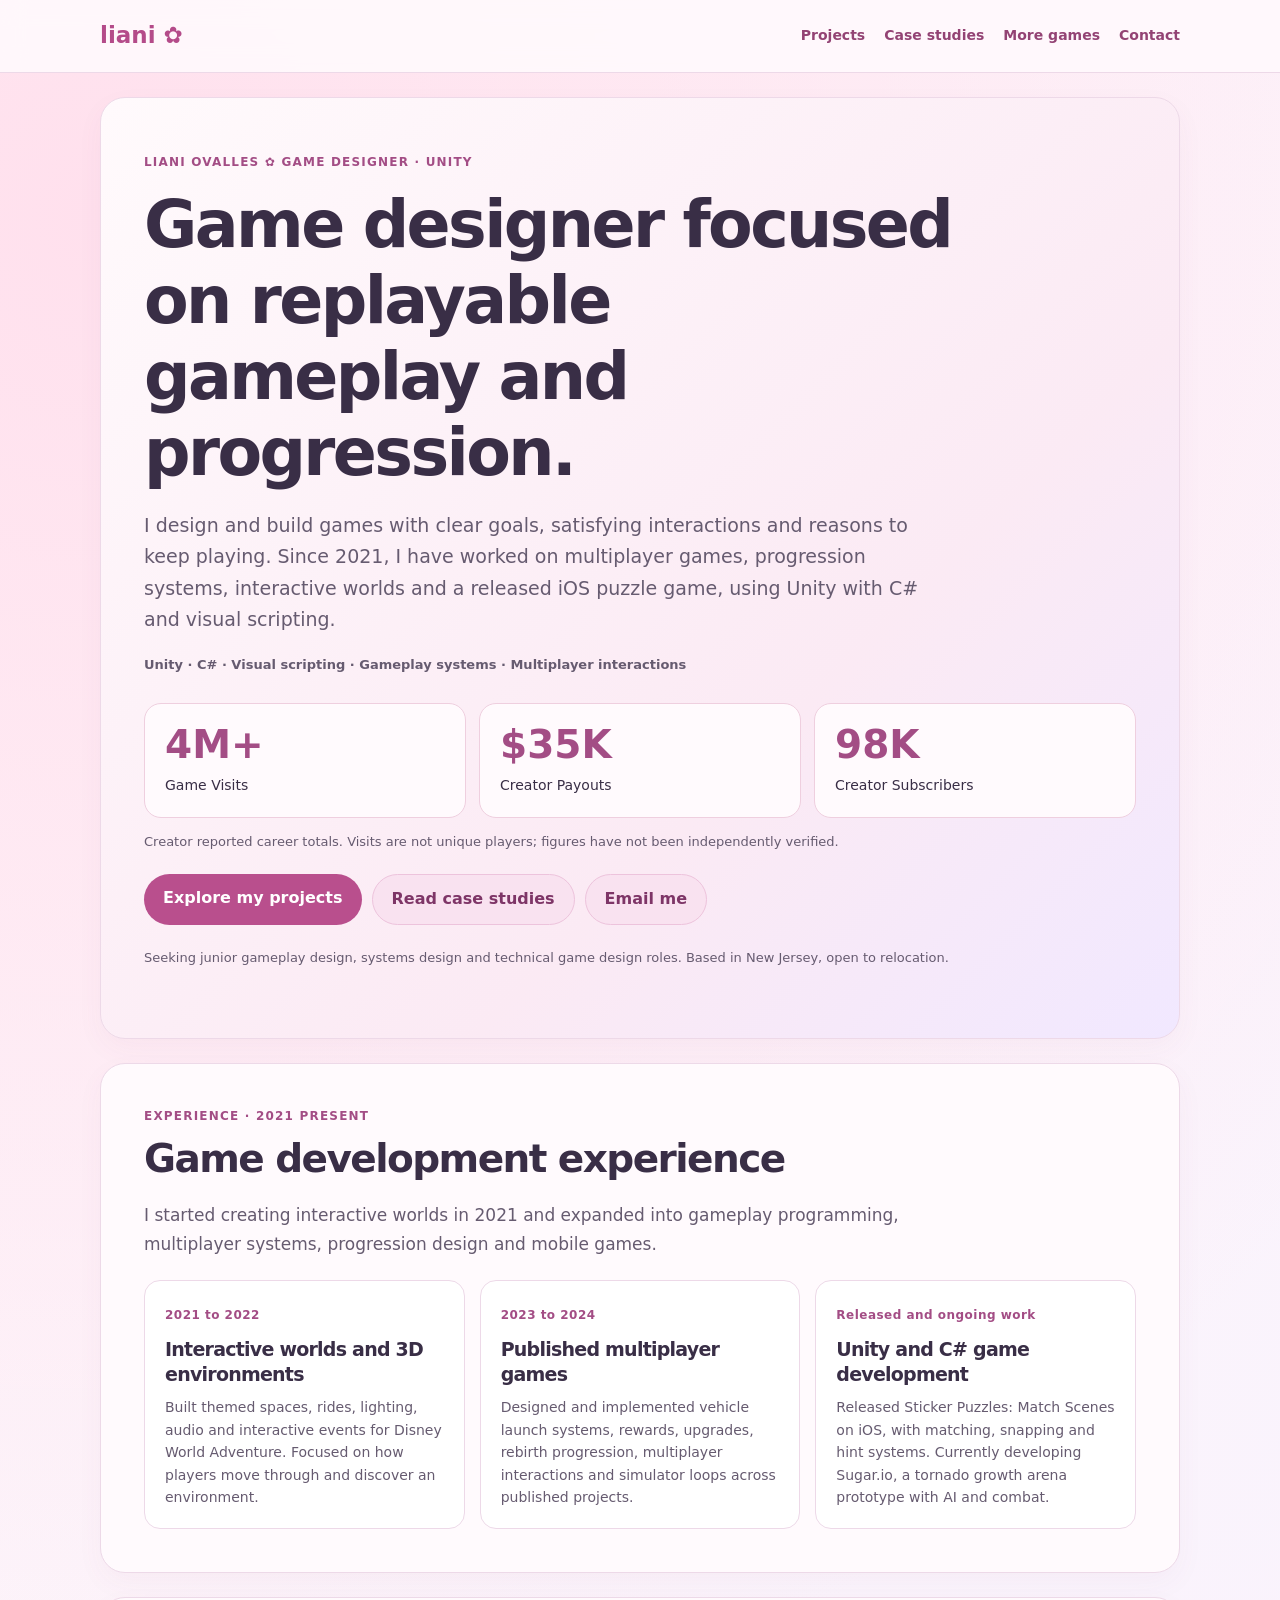
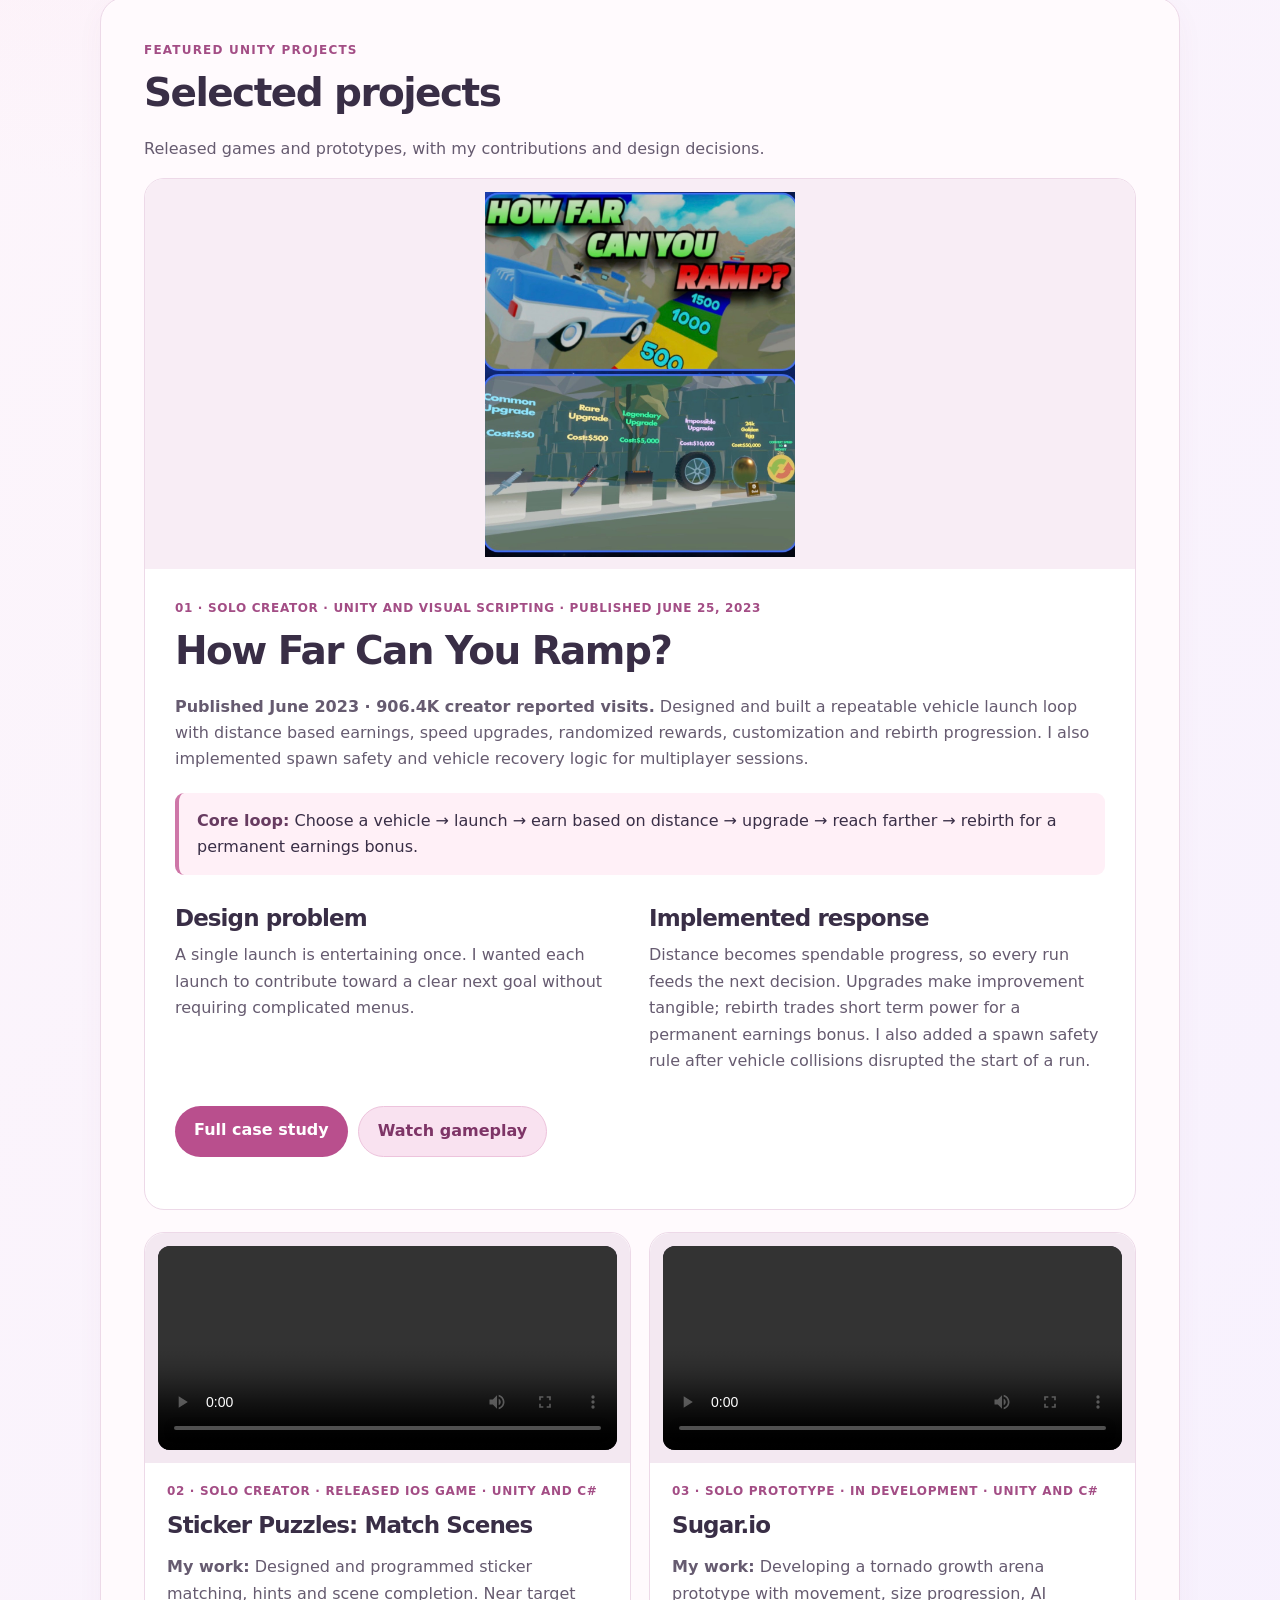
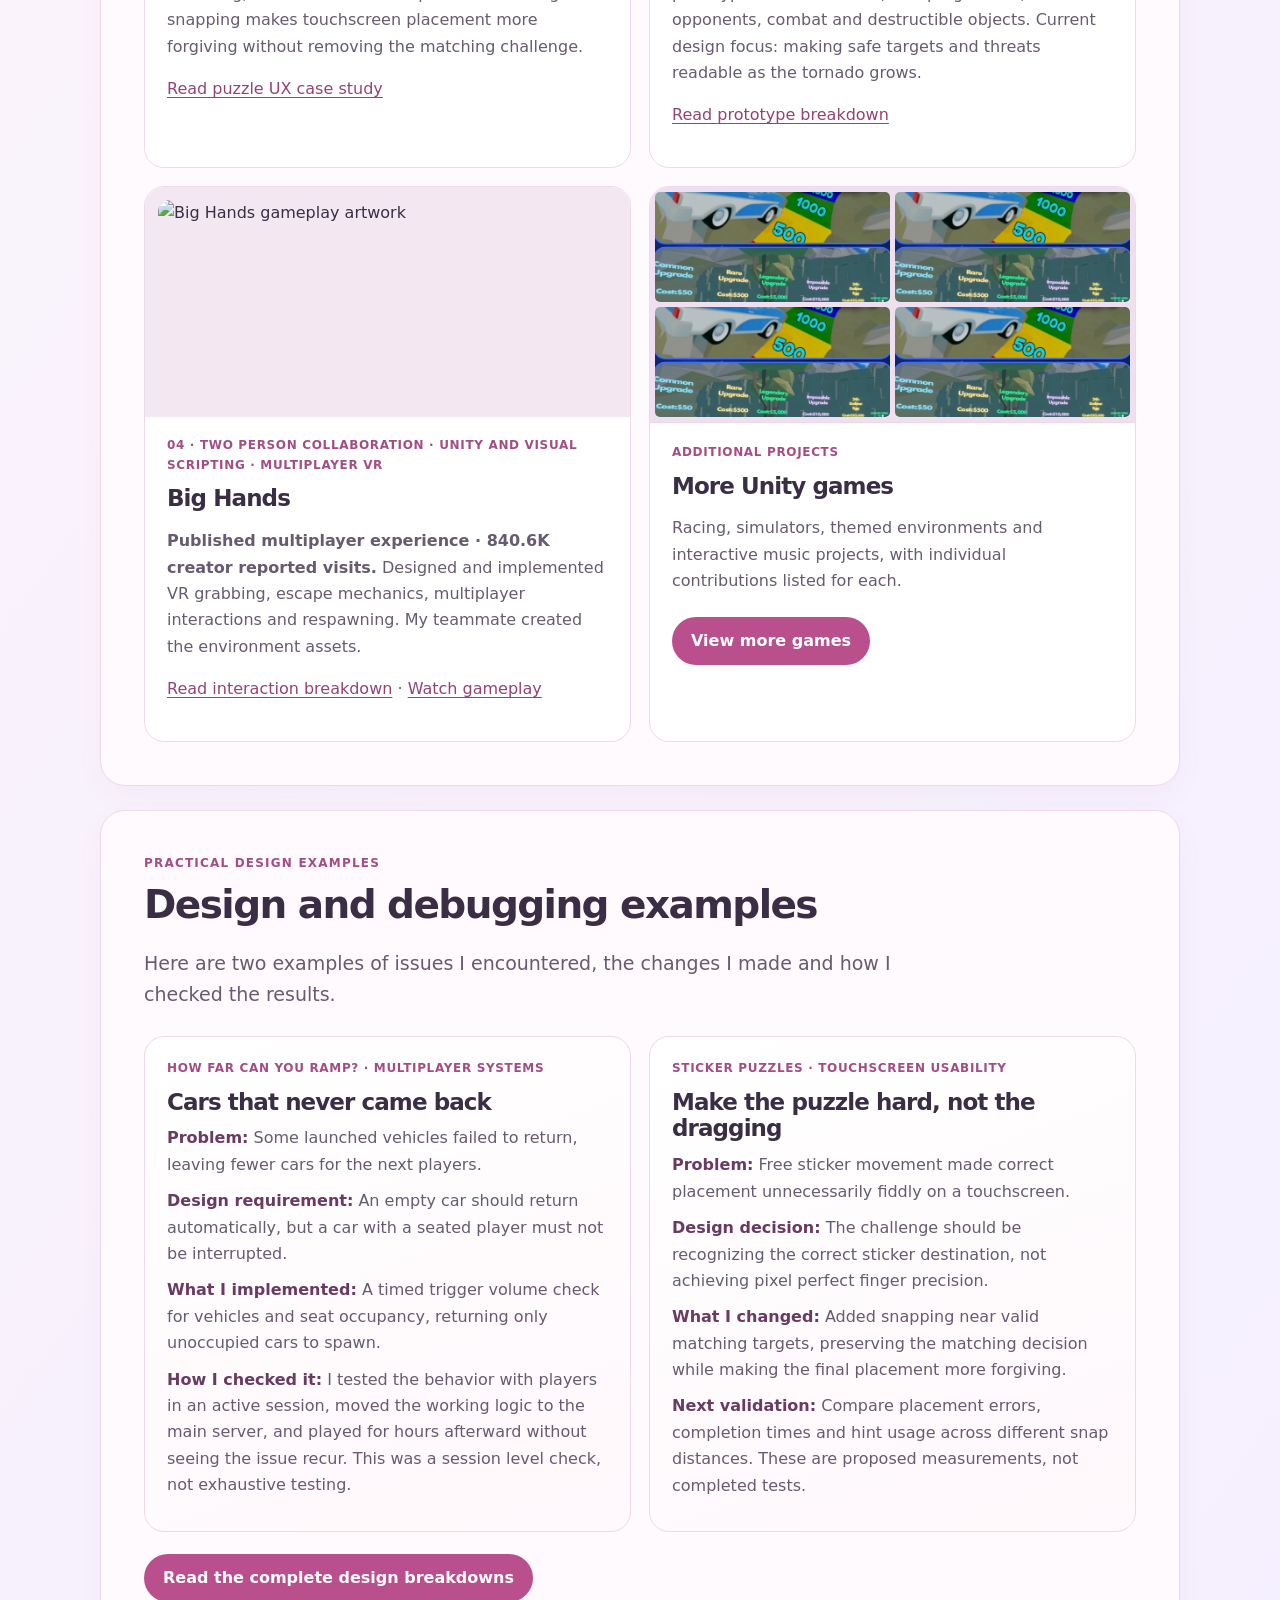
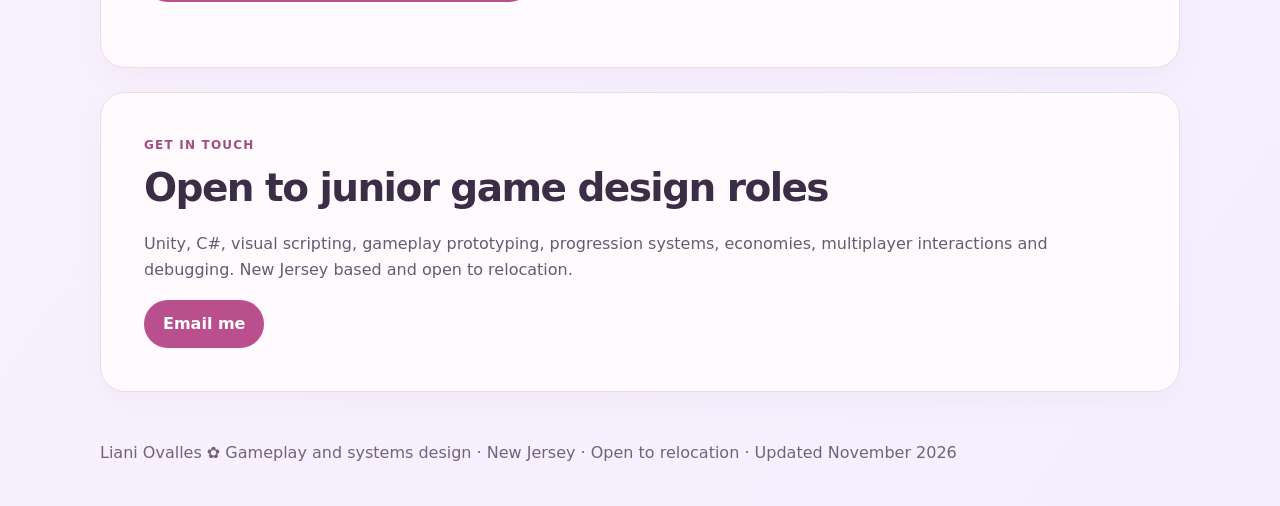
==== commit a2ab741b: "Refine homepage introduction around replayable gameplay and progression" ====
--- a/index.html
+++ b/index.html
@@ -1,3 +1,3 @@
-<!doctype html><html lang="en"><head><meta charset="utf-8"><meta name="viewport" content="width=device-width,initial-scale=1"><meta name="description" content="Liani Ovalles: Unity and C# game designer. Released iOS game, published multiplayer progression systems, and gameplay prototypes."><meta name="theme-color" content="#fff1f8"><title>Game Designer | Liani Ovalles</title><link rel="stylesheet" href="style.css?v=experience-20261107"></head><body><header><nav class="wrap" aria-label="Main navigation"><a class="brand" href="index.html">liani ✿</a><div class="navlinks"><a href="index.html#work">Projects</a><a href="design-notes.html">Case studies</a><a href="more-work.html">More games</a><a href="mailto:xcape.worlds@gmail.com">Contact</a></div></nav></header><main class="wrap"><section class="panel hero"><div class="eyebrow">Liani Ovalles ✿ Game Designer · Unity</div><h1>Game designer building gameplay systems and interactive worlds.</h1><p class="lead">Since 2021, I have designed and built interactive worlds, multiplayer games and gameplay systems. My work spans progression and economy design, VR interactions, and a released iOS puzzle game. I use Unity with C# or visual scripting, depending on the project.</p><p class="mini"><strong>Unity · C# · Visual scripting · Gameplay systems · Multiplayer interactions</strong></p><div class="stats"><div class="stat"><strong>4M+</strong><span>Game Visits</span></div><div class="stat"><strong>$35K</strong><span>Creator Payouts</span></div><div class="stat"><strong>98K</strong><span>Creator Subscribers</span></div></div><p class="note">Creator reported career totals. Visits are not unique players; figures have not been independently verified.</p><div class="buttons"><a class="btn" href="#work">Explore my projects</a><a class="btn secondary" href="design-notes.html">Read case studies</a><a class="btn secondary" href="mailto:xcape.worlds@gmail.com">Email me</a></div><p class="mini">Seeking junior gameplay design, systems design and technical game design roles. Based in New Jersey, open to relocation.</p></section>
+<!doctype html><html lang="en"><head><meta charset="utf-8"><meta name="viewport" content="width=device-width,initial-scale=1"><meta name="description" content="Liani Ovalles: Unity and C# game designer. Released iOS game, published multiplayer progression systems, and gameplay prototypes."><meta name="theme-color" content="#fff1f8"><title>Game Designer | Liani Ovalles</title><link rel="stylesheet" href="style.css?v=experience-20261107"></head><body><header><nav class="wrap" aria-label="Main navigation"><a class="brand" href="index.html">liani ✿</a><div class="navlinks"><a href="index.html#work">Projects</a><a href="design-notes.html">Case studies</a><a href="more-work.html">More games</a><a href="mailto:xcape.worlds@gmail.com">Contact</a></div></nav></header><main class="wrap"><section class="panel hero"><div class="eyebrow">Liani Ovalles ✿ Game Designer · Unity</div><h1>Game designer focused on replayable gameplay and progression.</h1><p class="lead">I design and build games with clear goals, satisfying interactions and reasons to keep playing. Since 2021, I have worked on multiplayer games, progression systems, interactive worlds and a released iOS puzzle game, using Unity with C# and visual scripting.</p><p class="mini"><strong>Unity · C# · Visual scripting · Gameplay systems · Multiplayer interactions</strong></p><div class="stats"><div class="stat"><strong>4M+</strong><span>Game Visits</span></div><div class="stat"><strong>$35K</strong><span>Creator Payouts</span></div><div class="stat"><strong>98K</strong><span>Creator Subscribers</span></div></div><p class="note">Creator reported career totals. Visits are not unique players; figures have not been independently verified.</p><div class="buttons"><a class="btn" href="#work">Explore my projects</a><a class="btn secondary" href="design-notes.html">Read case studies</a><a class="btn secondary" href="mailto:xcape.worlds@gmail.com">Email me</a></div><p class="mini">Seeking junior gameplay design, systems design and technical game design roles. Based in New Jersey, open to relocation.</p></section>
 <section class="panel experience" id="experience"><div class="eyebrow">Experience · 2021 present</div><h2>Game development experience</h2><p class="lead">I started creating interactive worlds in 2021 and expanded into gameplay programming, multiplayer systems, progression design and mobile games.</p><div class="experience-grid"><div class="experience-item"><span class="experience-date">2021 to 2022</span><h3>Interactive worlds and 3D environments</h3><p>Built themed spaces, rides, lighting, audio and interactive events for Disney World Adventure. Focused on how players move through and discover an environment.</p></div><div class="experience-item"><span class="experience-date">2023 to 2024</span><h3>Published multiplayer games</h3><p>Designed and implemented vehicle launch systems, rewards, upgrades, rebirth progression, multiplayer interactions and simulator loops across published projects.</p></div><div class="experience-item"><span class="experience-date">Released and ongoing work</span><h3>Unity and C# game development</h3><p>Released Sticker Puzzles: Match Scenes on iOS, with matching, snapping and hint systems. Currently developing Sugar.io, a tornado growth arena prototype with AI and combat.</p></div></div></section><section class="panel" id="work"><div class="eyebrow">Featured Unity projects</div><h2>Selected projects</h2><p>Released games and prototypes, with my contributions and design decisions.</p><article class="project"><div class="media"><img src="b6f2767bb4b3dfc897111e20.jpg" alt="How Far Can You Ramp promotional artwork and upgrade rarities" loading="lazy" data-fallback="ramp-fallback"><div class="fallback" id="ramp-fallback">Project image unavailable. See the project details below.</div></div><div class="project-body"><div class="eyebrow">01 · Solo creator · Unity and visual scripting · Published June 25, 2023</div><h2>How Far Can You Ramp?</h2><p><strong>Published June 2023 · 906.4K creator reported visits.</strong> Designed and built a repeatable vehicle launch loop with distance based earnings, speed upgrades, randomized rewards, customization and rebirth progression. I also implemented spawn safety and vehicle recovery logic for multiplayer sessions.</p><div class="callout"><strong>Core loop:</strong> Choose a vehicle → launch → earn based on distance → upgrade → reach farther → rebirth for a permanent earnings bonus.</div><div class="grid"><div><h3>Design problem</h3><p>A single launch is entertaining once. I wanted each launch to contribute toward a clear next goal without requiring complicated menus.</p></div><div><h3>Implemented response</h3><p>Distance becomes spendable progress, so every run feeds the next decision. Upgrades make improvement tangible; rebirth trades short term power for a permanent earnings bonus. I also added a spawn safety rule after vehicle collisions disrupted the start of a run.</p></div></div><div class="buttons"><a class="btn" href="design-notes.html#ramp">Full case study</a><a class="btn secondary" href="https://www.youtube.com/watch?v=ZnByPHfJopE" target="_blank" rel="noopener noreferrer">Watch gameplay</a></div></div></article>
 <div class="grid" style="margin-top:22px"><article class="card"><div class="media"><video controls playsinline preload="auto" aria-label="Sticker Puzzles gameplay footage"><source src="https://raw.githubusercontent.com/xcapeworlds-cloud/Entry-Level-Portfolio/main/sticker-puzzles-gameplay.mp4#t=8" type="video/mp4">Video unavailable.</video></div><div class="eyebrow">02 · Solo creator · Released iOS game · Unity and C#</div><h3>Sticker Puzzles: Match Scenes</h3><p><strong>My work:</strong> Designed and programmed sticker matching, hints and scene completion. Near target snapping makes touchscreen placement more forgiving without removing the matching challenge.</p><p><a href="design-notes.html#sticker">Read puzzle UX case study</a></p></article><article class="card"><div class="media"><video controls playsinline preload="auto" aria-label="Sugar.io prototype footage"><source src="https://raw.githubusercontent.com/xcapeworlds-cloud/Entry-Level-Portfolio/main/sugar-io-gameplay.mp4#t=5" type="video/mp4">Video unavailable.</video></div><div class="eyebrow">03 · Solo prototype · In development · Unity and C#</div><h3>Sugar.io</h3><p><strong>My work:</strong> Developing a tornado growth arena prototype with movement, size progression, AI opponents, combat and destructible objects. Current design focus: making safe targets and threats readable as the tornado grows.</p><p><a href="design-notes.html#sugar">Read prototype breakdown</a></p></article><article class="card"><div class="media"><img src="https://dynamic-malabi-a82f0a.netlify.app/assets/081a49a530ebfb4fcb7cc245.jpg" alt="Big Hands gameplay artwork" loading="lazy" data-fallback="hands-fallback"><div class="fallback" id="hands-fallback">Project image unavailable. See the project details below.</div></div><div class="eyebrow">04 · Two person collaboration · Unity and visual scripting · Multiplayer VR</div><h3>Big Hands</h3><p><strong>Published multiplayer experience · 840.6K creator reported visits.</strong> Designed and implemented VR grabbing, escape mechanics, multiplayer interactions and respawning. My teammate created the environment assets.</p><p><a href="design-notes.html#hands">Read interaction breakdown</a> · <a href="https://www.youtube.com/watch?v=O-428rdK9HI" target="_blank" rel="noopener noreferrer">Watch gameplay</a></p></article><article class="card more-games-card" style="display:block!important;padding:0!important;overflow:hidden!important;background:#fff!important"><div class="more-games-collage" style="display:grid!important;grid-template-columns:1fr 1fr!important;grid-template-rows:110px 110px!important;gap:5px!important;padding:5px!important;min-height:230px!important;visibility:visible!important" aria-label="Photos of additional games"><img src="https://dynamic-malabi-a82f0a.netlify.app/assets/2b726bfba617831151b5e47c.jpg" alt="Disney World Adventure" loading="eager" style="display:block!important;width:100%!important;height:110px!important;object-fit:cover!important;visibility:visible!important" onerror="this.src='b6f2767bb4b3dfc897111e20.jpg'"><img src="https://dynamic-malabi-a82f0a.netlify.app/assets/fae0ab9d2e9874ee253e23d3.jpg" alt="Bike Race Simulator" loading="eager" style="display:block!important;width:100%!important;height:110px!important;object-fit:cover!important;visibility:visible!important" onerror="this.src='b6f2767bb4b3dfc897111e20.jpg'"><img src="https://dynamic-malabi-a82f0a.netlify.app/assets/499f959e32e13286d031ea52.jpg" alt="Gift Box Simulator" loading="eager" style="display:block!important;width:100%!important;height:110px!important;object-fit:cover!important;visibility:visible!important" onerror="this.src='b6f2767bb4b3dfc897111e20.jpg'"><img src="https://dynamic-malabi-a82f0a.netlify.app/assets/d14bcd060aedfbff991c1075.jpg" alt="Music Systems" loading="eager" style="display:block!important;width:100%!important;height:110px!important;object-fit:cover!important;visibility:visible!important" onerror="this.src='b6f2767bb4b3dfc897111e20.jpg'"></div><div class="eyebrow">Additional projects</div><h3>More Unity games</h3><p>Racing, simulators, themed environments and interactive music projects, with individual contributions listed for each.</p><div class="buttons"><a class="btn" href="more-work.html">View more games</a></div></article></div></section><section class="panel" id="iteration"><div class="eyebrow">Practical design examples</div><h2>Design and debugging examples</h2><p class="lead">Here are two examples of issues I encountered, the changes I made and how I checked the results.</p><div class="grid"><article class="card"><div class="eyebrow">How Far Can You Ramp? · Multiplayer systems</div><h3>Cars that never came back</h3><p><strong>Problem:</strong> Some launched vehicles failed to return, leaving fewer cars for the next players.</p><p><strong>Design requirement:</strong> An empty car should return automatically, but a car with a seated player must not be interrupted.</p><p><strong>What I implemented:</strong> A timed trigger volume check for vehicles and seat occupancy, returning only unoccupied cars to spawn.</p><p><strong>How I checked it:</strong> I tested the behavior with players in an active session, moved the working logic to the main server, and played for hours afterward without seeing the issue recur. This was a session level check, not exhaustive testing.</p></article><article class="card"><div class="eyebrow">Sticker Puzzles · Touchscreen usability</div><h3>Make the puzzle hard, not the dragging</h3><p><strong>Problem:</strong> Free sticker movement made correct placement unnecessarily fiddly on a touchscreen.</p><p><strong>Design decision:</strong> The challenge should be recognizing the correct sticker destination, not achieving pixel perfect finger precision.</p><p><strong>What I changed:</strong> Added snapping near valid matching targets, preserving the matching decision while making the final placement more forgiving.</p><p><strong>Next validation:</strong> Compare placement errors, completion times and hint usage across different snap distances. These are proposed measurements, not completed tests.</p></article></div><div class="buttons"><a class="btn" href="design-notes.html">Read the complete design breakdowns</a></div></section><section class="panel" id="contact"><div class="eyebrow">Get in touch</div><h2>Open to junior game design roles</h2><p>Unity, C#, visual scripting, gameplay prototyping, progression systems, economies, multiplayer interactions and debugging. New Jersey based and open to relocation.</p><a class="btn" href="mailto:xcape.worlds@gmail.com">Email me</a></section></main><footer class="wrap site-footer">Liani Ovalles ✿ Gameplay and systems design · New Jersey · Open to relocation · Updated November 2026</footer><script>document.querySelectorAll('img[data fallback]').forEach(img=>img.addEventListener('error',()=>{img.hidden=true;document.getElementById(img.dataset.fallback)?.classList.add('show')}));</script></body></html>
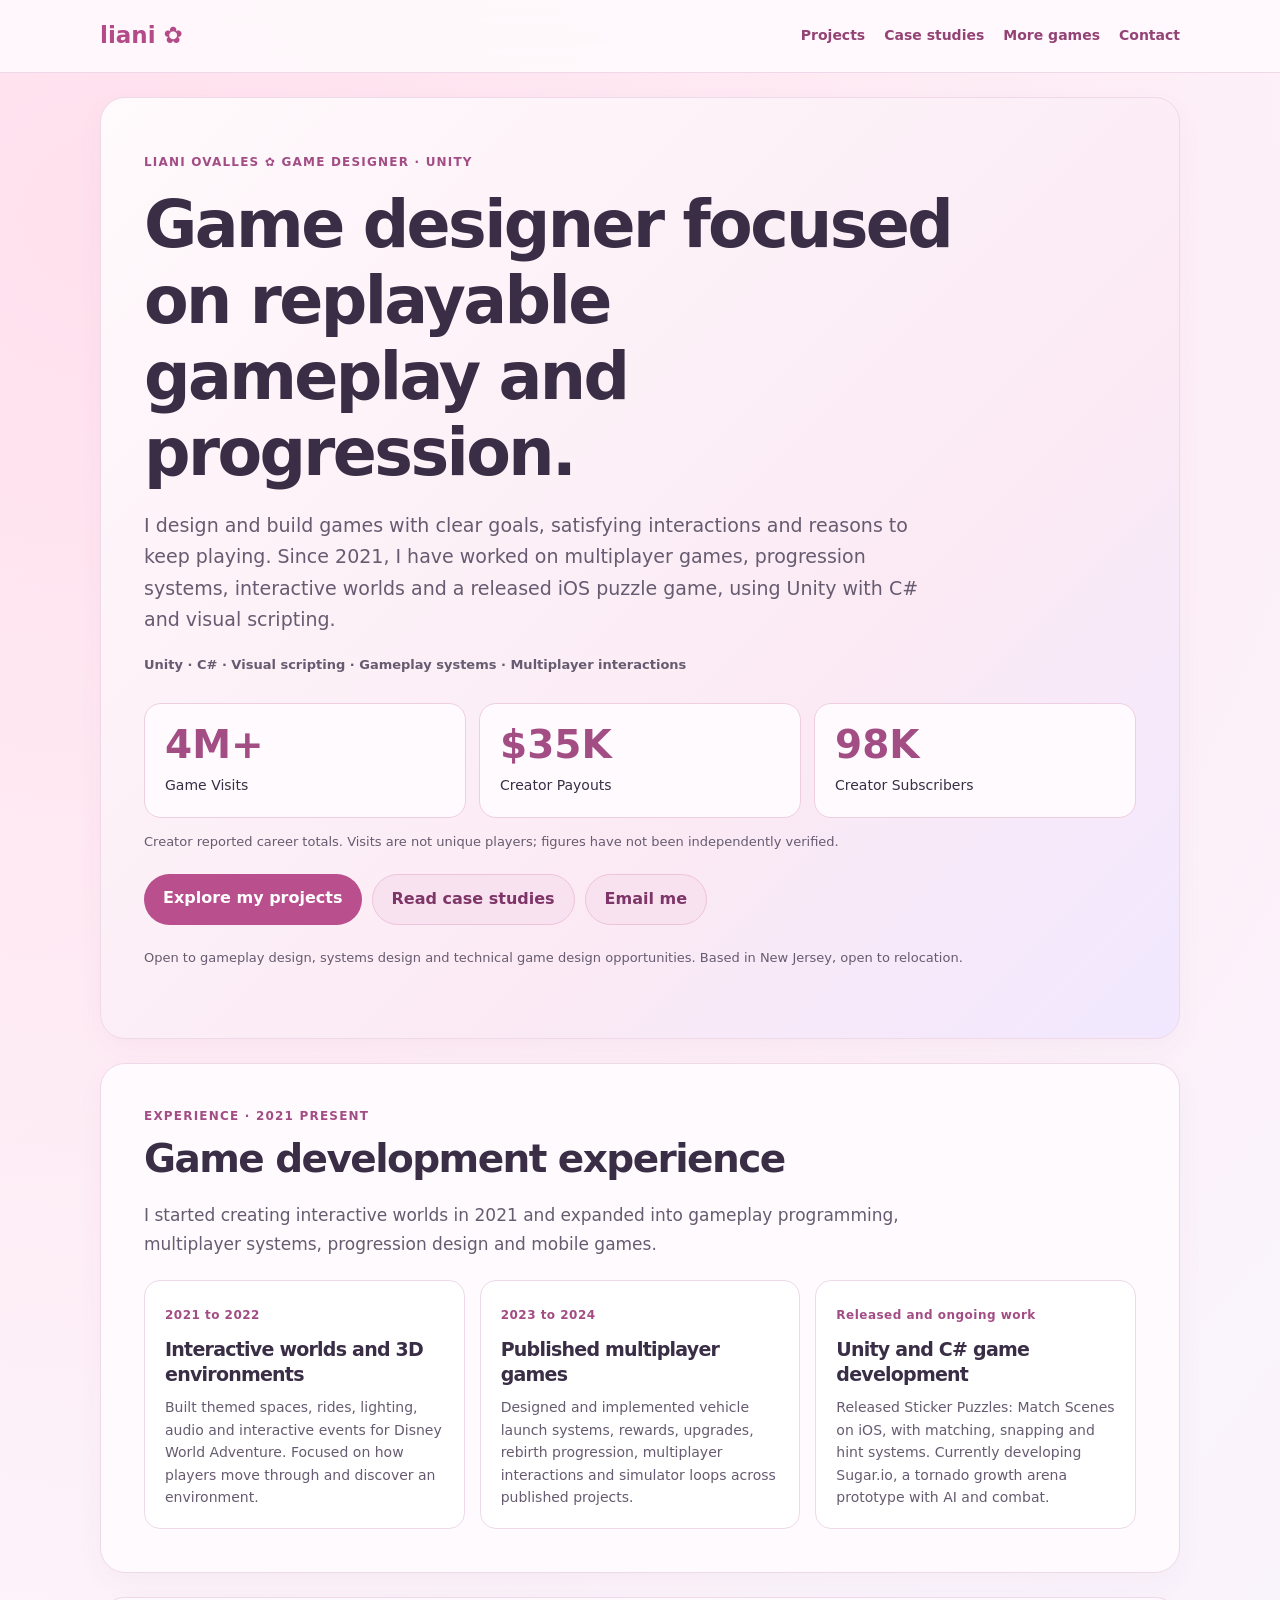
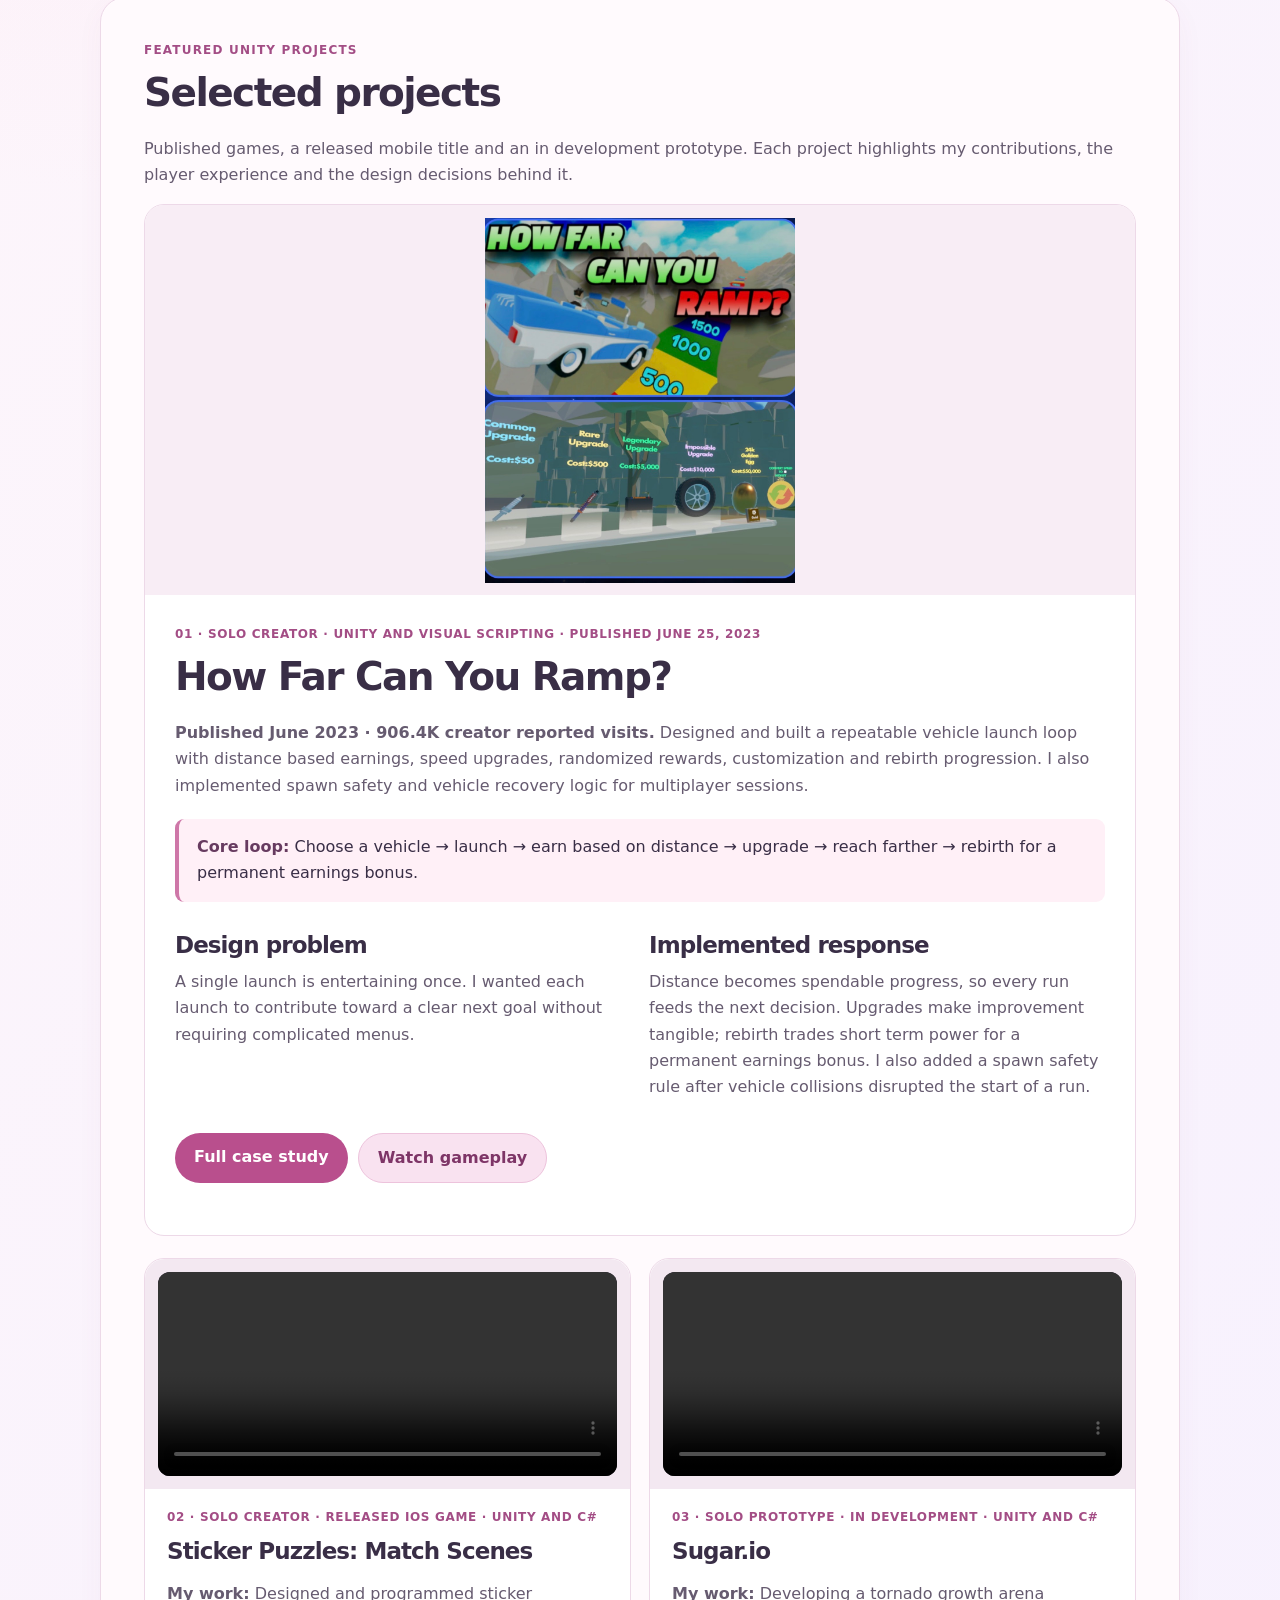
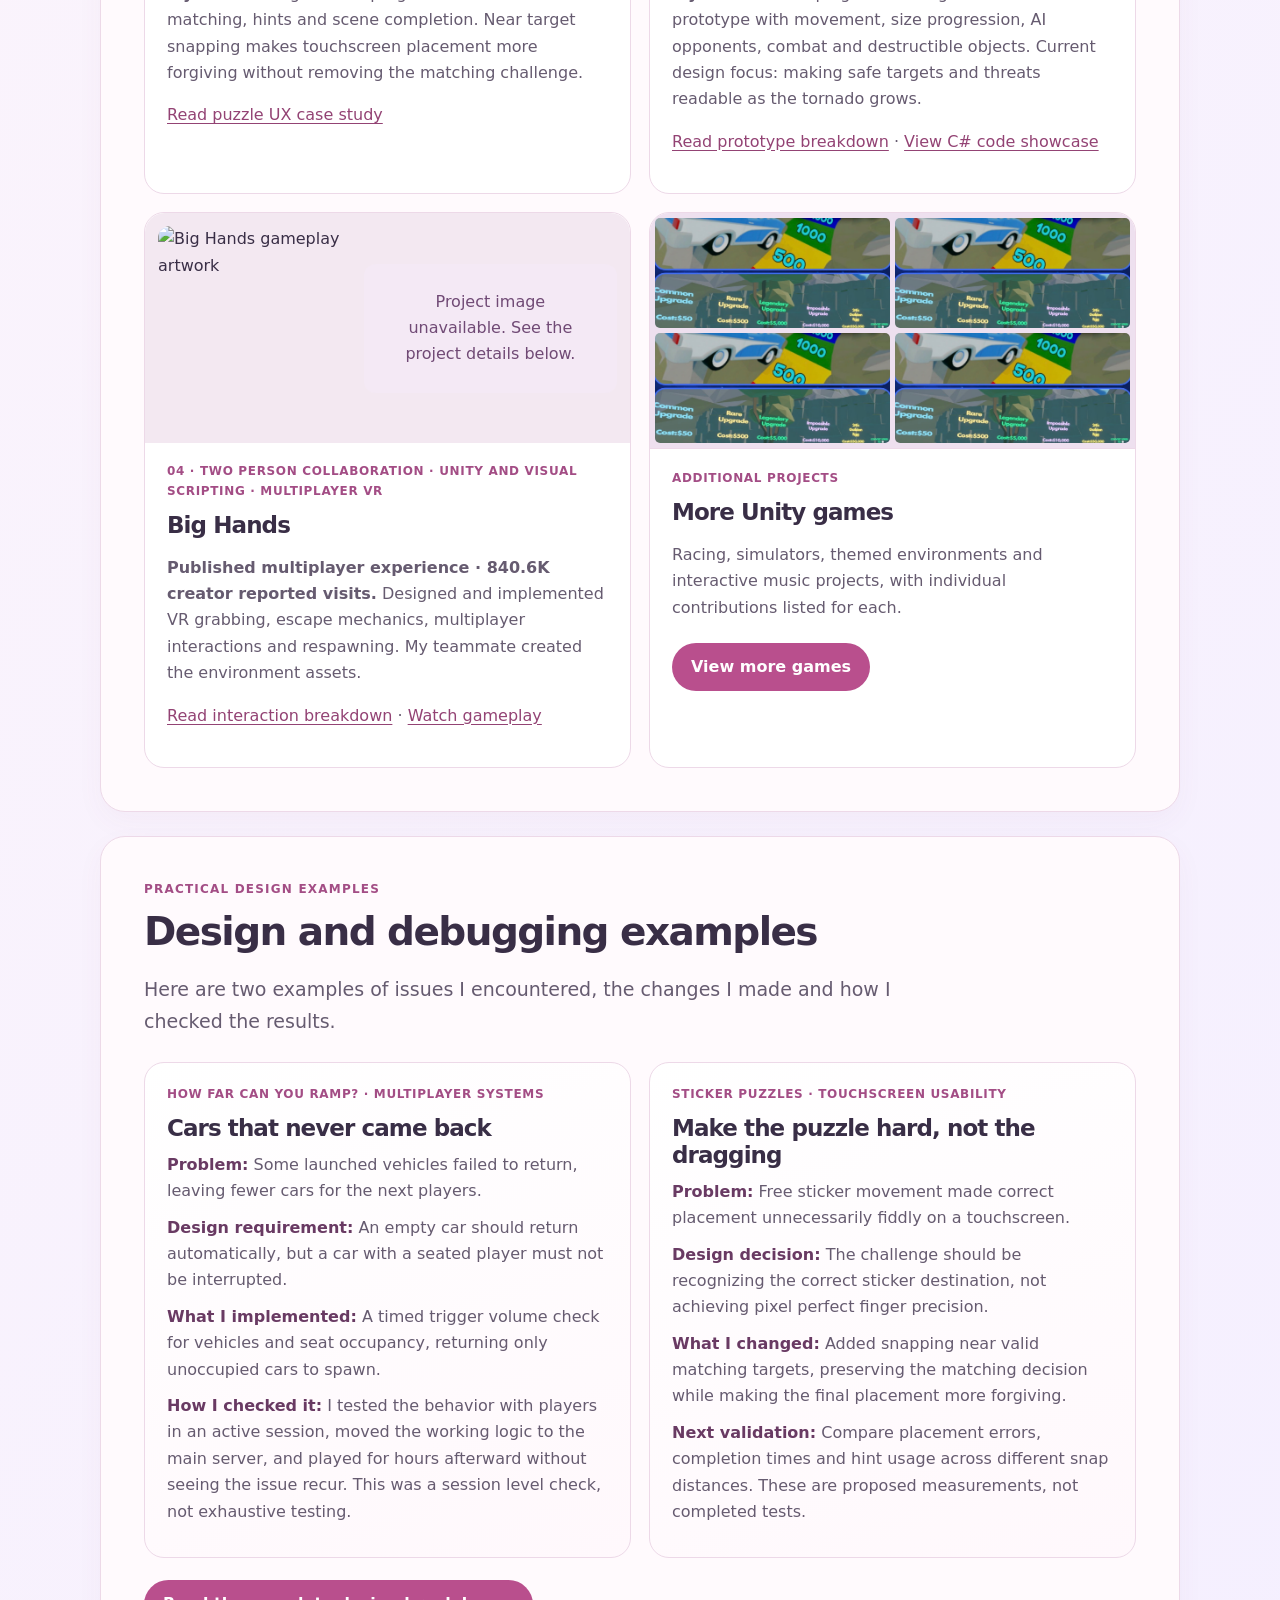
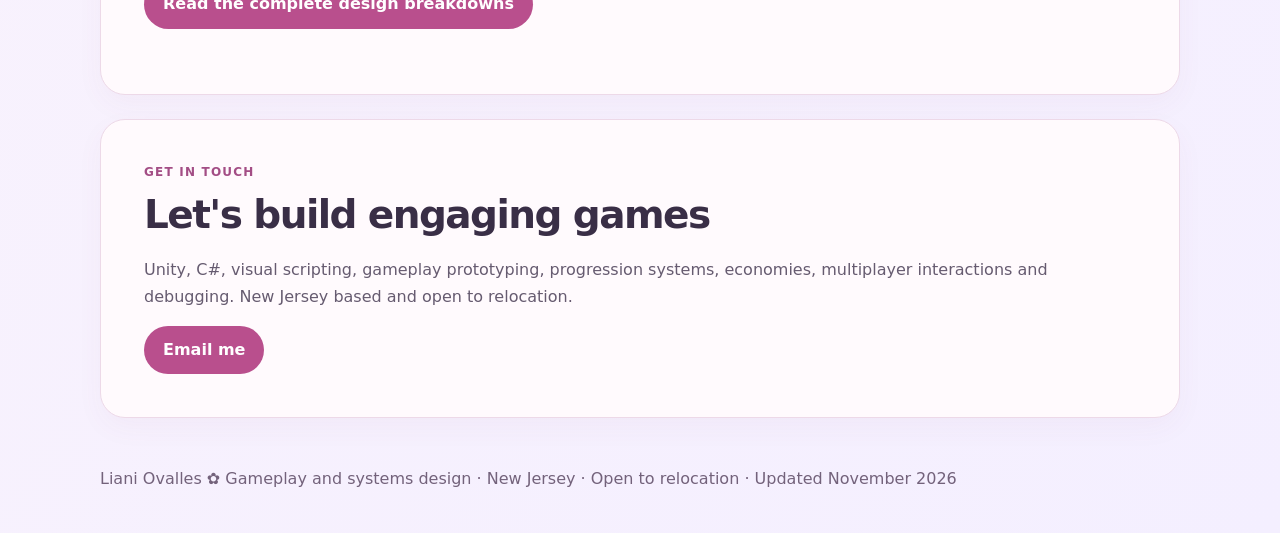
==== commit 40a23258: "Strengthen portfolio positioning and repair interactive page scripts" ====
--- a/index.html
+++ b/index.html
@@ -1,3 +1,3 @@
-<!doctype html><html lang="en"><head><meta charset="utf-8"><meta name="viewport" content="width=device-width,initial-scale=1"><meta name="description" content="Liani Ovalles: Unity and C# game designer. Released iOS game, published multiplayer progression systems, and gameplay prototypes."><meta name="theme-color" content="#fff1f8"><title>Game Designer | Liani Ovalles</title><link rel="stylesheet" href="style.css?v=experience-20261107"></head><body><header><nav class="wrap" aria-label="Main navigation"><a class="brand" href="index.html">liani ✿</a><div class="navlinks"><a href="index.html#work">Projects</a><a href="design-notes.html">Case studies</a><a href="more-work.html">More games</a><a href="mailto:xcape.worlds@gmail.com">Contact</a></div></nav></header><main class="wrap"><section class="panel hero"><div class="eyebrow">Liani Ovalles ✿ Game Designer · Unity</div><h1>Game designer focused on replayable gameplay and progression.</h1><p class="lead">I design and build games with clear goals, satisfying interactions and reasons to keep playing. Since 2021, I have worked on multiplayer games, progression systems, interactive worlds and a released iOS puzzle game, using Unity with C# and visual scripting.</p><p class="mini"><strong>Unity · C# · Visual scripting · Gameplay systems · Multiplayer interactions</strong></p><div class="stats"><div class="stat"><strong>4M+</strong><span>Game Visits</span></div><div class="stat"><strong>$35K</strong><span>Creator Payouts</span></div><div class="stat"><strong>98K</strong><span>Creator Subscribers</span></div></div><p class="note">Creator reported career totals. Visits are not unique players; figures have not been independently verified.</p><div class="buttons"><a class="btn" href="#work">Explore my projects</a><a class="btn secondary" href="design-notes.html">Read case studies</a><a class="btn secondary" href="mailto:xcape.worlds@gmail.com">Email me</a></div><p class="mini">Seeking junior gameplay design, systems design and technical game design roles. Based in New Jersey, open to relocation.</p></section>
-<section class="panel experience" id="experience"><div class="eyebrow">Experience · 2021 present</div><h2>Game development experience</h2><p class="lead">I started creating interactive worlds in 2021 and expanded into gameplay programming, multiplayer systems, progression design and mobile games.</p><div class="experience-grid"><div class="experience-item"><span class="experience-date">2021 to 2022</span><h3>Interactive worlds and 3D environments</h3><p>Built themed spaces, rides, lighting, audio and interactive events for Disney World Adventure. Focused on how players move through and discover an environment.</p></div><div class="experience-item"><span class="experience-date">2023 to 2024</span><h3>Published multiplayer games</h3><p>Designed and implemented vehicle launch systems, rewards, upgrades, rebirth progression, multiplayer interactions and simulator loops across published projects.</p></div><div class="experience-item"><span class="experience-date">Released and ongoing work</span><h3>Unity and C# game development</h3><p>Released Sticker Puzzles: Match Scenes on iOS, with matching, snapping and hint systems. Currently developing Sugar.io, a tornado growth arena prototype with AI and combat.</p></div></div></section><section class="panel" id="work"><div class="eyebrow">Featured Unity projects</div><h2>Selected projects</h2><p>Released games and prototypes, with my contributions and design decisions.</p><article class="project"><div class="media"><img src="b6f2767bb4b3dfc897111e20.jpg" alt="How Far Can You Ramp promotional artwork and upgrade rarities" loading="lazy" data-fallback="ramp-fallback"><div class="fallback" id="ramp-fallback">Project image unavailable. See the project details below.</div></div><div class="project-body"><div class="eyebrow">01 · Solo creator · Unity and visual scripting · Published June 25, 2023</div><h2>How Far Can You Ramp?</h2><p><strong>Published June 2023 · 906.4K creator reported visits.</strong> Designed and built a repeatable vehicle launch loop with distance based earnings, speed upgrades, randomized rewards, customization and rebirth progression. I also implemented spawn safety and vehicle recovery logic for multiplayer sessions.</p><div class="callout"><strong>Core loop:</strong> Choose a vehicle → launch → earn based on distance → upgrade → reach farther → rebirth for a permanent earnings bonus.</div><div class="grid"><div><h3>Design problem</h3><p>A single launch is entertaining once. I wanted each launch to contribute toward a clear next goal without requiring complicated menus.</p></div><div><h3>Implemented response</h3><p>Distance becomes spendable progress, so every run feeds the next decision. Upgrades make improvement tangible; rebirth trades short term power for a permanent earnings bonus. I also added a spawn safety rule after vehicle collisions disrupted the start of a run.</p></div></div><div class="buttons"><a class="btn" href="design-notes.html#ramp">Full case study</a><a class="btn secondary" href="https://www.youtube.com/watch?v=ZnByPHfJopE" target="_blank" rel="noopener noreferrer">Watch gameplay</a></div></div></article>
-<div class="grid" style="margin-top:22px"><article class="card"><div class="media"><video controls playsinline preload="auto" aria-label="Sticker Puzzles gameplay footage"><source src="https://raw.githubusercontent.com/xcapeworlds-cloud/Entry-Level-Portfolio/main/sticker-puzzles-gameplay.mp4#t=8" type="video/mp4">Video unavailable.</video></div><div class="eyebrow">02 · Solo creator · Released iOS game · Unity and C#</div><h3>Sticker Puzzles: Match Scenes</h3><p><strong>My work:</strong> Designed and programmed sticker matching, hints and scene completion. Near target snapping makes touchscreen placement more forgiving without removing the matching challenge.</p><p><a href="design-notes.html#sticker">Read puzzle UX case study</a></p></article><article class="card"><div class="media"><video controls playsinline preload="auto" aria-label="Sugar.io prototype footage"><source src="https://raw.githubusercontent.com/xcapeworlds-cloud/Entry-Level-Portfolio/main/sugar-io-gameplay.mp4#t=5" type="video/mp4">Video unavailable.</video></div><div class="eyebrow">03 · Solo prototype · In development · Unity and C#</div><h3>Sugar.io</h3><p><strong>My work:</strong> Developing a tornado growth arena prototype with movement, size progression, AI opponents, combat and destructible objects. Current design focus: making safe targets and threats readable as the tornado grows.</p><p><a href="design-notes.html#sugar">Read prototype breakdown</a></p></article><article class="card"><div class="media"><img src="https://dynamic-malabi-a82f0a.netlify.app/assets/081a49a530ebfb4fcb7cc245.jpg" alt="Big Hands gameplay artwork" loading="lazy" data-fallback="hands-fallback"><div class="fallback" id="hands-fallback">Project image unavailable. See the project details below.</div></div><div class="eyebrow">04 · Two person collaboration · Unity and visual scripting · Multiplayer VR</div><h3>Big Hands</h3><p><strong>Published multiplayer experience · 840.6K creator reported visits.</strong> Designed and implemented VR grabbing, escape mechanics, multiplayer interactions and respawning. My teammate created the environment assets.</p><p><a href="design-notes.html#hands">Read interaction breakdown</a> · <a href="https://www.youtube.com/watch?v=O-428rdK9HI" target="_blank" rel="noopener noreferrer">Watch gameplay</a></p></article><article class="card more-games-card" style="display:block!important;padding:0!important;overflow:hidden!important;background:#fff!important"><div class="more-games-collage" style="display:grid!important;grid-template-columns:1fr 1fr!important;grid-template-rows:110px 110px!important;gap:5px!important;padding:5px!important;min-height:230px!important;visibility:visible!important" aria-label="Photos of additional games"><img src="https://dynamic-malabi-a82f0a.netlify.app/assets/2b726bfba617831151b5e47c.jpg" alt="Disney World Adventure" loading="eager" style="display:block!important;width:100%!important;height:110px!important;object-fit:cover!important;visibility:visible!important" onerror="this.src='b6f2767bb4b3dfc897111e20.jpg'"><img src="https://dynamic-malabi-a82f0a.netlify.app/assets/fae0ab9d2e9874ee253e23d3.jpg" alt="Bike Race Simulator" loading="eager" style="display:block!important;width:100%!important;height:110px!important;object-fit:cover!important;visibility:visible!important" onerror="this.src='b6f2767bb4b3dfc897111e20.jpg'"><img src="https://dynamic-malabi-a82f0a.netlify.app/assets/499f959e32e13286d031ea52.jpg" alt="Gift Box Simulator" loading="eager" style="display:block!important;width:100%!important;height:110px!important;object-fit:cover!important;visibility:visible!important" onerror="this.src='b6f2767bb4b3dfc897111e20.jpg'"><img src="https://dynamic-malabi-a82f0a.netlify.app/assets/d14bcd060aedfbff991c1075.jpg" alt="Music Systems" loading="eager" style="display:block!important;width:100%!important;height:110px!important;object-fit:cover!important;visibility:visible!important" onerror="this.src='b6f2767bb4b3dfc897111e20.jpg'"></div><div class="eyebrow">Additional projects</div><h3>More Unity games</h3><p>Racing, simulators, themed environments and interactive music projects, with individual contributions listed for each.</p><div class="buttons"><a class="btn" href="more-work.html">View more games</a></div></article></div></section><section class="panel" id="iteration"><div class="eyebrow">Practical design examples</div><h2>Design and debugging examples</h2><p class="lead">Here are two examples of issues I encountered, the changes I made and how I checked the results.</p><div class="grid"><article class="card"><div class="eyebrow">How Far Can You Ramp? · Multiplayer systems</div><h3>Cars that never came back</h3><p><strong>Problem:</strong> Some launched vehicles failed to return, leaving fewer cars for the next players.</p><p><strong>Design requirement:</strong> An empty car should return automatically, but a car with a seated player must not be interrupted.</p><p><strong>What I implemented:</strong> A timed trigger volume check for vehicles and seat occupancy, returning only unoccupied cars to spawn.</p><p><strong>How I checked it:</strong> I tested the behavior with players in an active session, moved the working logic to the main server, and played for hours afterward without seeing the issue recur. This was a session level check, not exhaustive testing.</p></article><article class="card"><div class="eyebrow">Sticker Puzzles · Touchscreen usability</div><h3>Make the puzzle hard, not the dragging</h3><p><strong>Problem:</strong> Free sticker movement made correct placement unnecessarily fiddly on a touchscreen.</p><p><strong>Design decision:</strong> The challenge should be recognizing the correct sticker destination, not achieving pixel perfect finger precision.</p><p><strong>What I changed:</strong> Added snapping near valid matching targets, preserving the matching decision while making the final placement more forgiving.</p><p><strong>Next validation:</strong> Compare placement errors, completion times and hint usage across different snap distances. These are proposed measurements, not completed tests.</p></article></div><div class="buttons"><a class="btn" href="design-notes.html">Read the complete design breakdowns</a></div></section><section class="panel" id="contact"><div class="eyebrow">Get in touch</div><h2>Open to junior game design roles</h2><p>Unity, C#, visual scripting, gameplay prototyping, progression systems, economies, multiplayer interactions and debugging. New Jersey based and open to relocation.</p><a class="btn" href="mailto:xcape.worlds@gmail.com">Email me</a></section></main><footer class="wrap site-footer">Liani Ovalles ✿ Gameplay and systems design · New Jersey · Open to relocation · Updated November 2026</footer><script>document.querySelectorAll('img[data fallback]').forEach(img=>img.addEventListener('error',()=>{img.hidden=true;document.getElementById(img.dataset.fallback)?.classList.add('show')}));</script></body></html>+<!doctype html><html lang="en"><head><meta charset="utf-8"><meta name="viewport" content="width=device-width,initial-scale=1"><meta name="description" content="Liani Ovalles: Unity and C# game designer. Released iOS game, published multiplayer progression systems, and gameplay prototypes."><meta name="theme-color" content="#fff1f8"><title>Game Designer | Liani Ovalles</title><link rel="stylesheet" href="style.css?v=experience-20261107"></head><body><header><nav class="wrap" aria-label="Main navigation"><a class="brand" href="index.html">liani ✿</a><div class="navlinks"><a href="index.html#work">Projects</a><a href="design-notes.html">Case studies</a><a href="more-work.html">More games</a><a href="mailto:xcape.worlds@gmail.com">Contact</a></div></nav></header><main class="wrap"><section class="panel hero"><div class="eyebrow">Liani Ovalles ✿ Game Designer · Unity</div><h1>Game designer focused on replayable gameplay and progression.</h1><p class="lead">I design and build games with clear goals, satisfying interactions and reasons to keep playing. Since 2021, I have worked on multiplayer games, progression systems, interactive worlds and a released iOS puzzle game, using Unity with C# and visual scripting.</p><p class="mini"><strong>Unity · C# · Visual scripting · Gameplay systems · Multiplayer interactions</strong></p><div class="stats"><div class="stat"><strong>4M+</strong><span>Game Visits</span></div><div class="stat"><strong>$35K</strong><span>Creator Payouts</span></div><div class="stat"><strong>98K</strong><span>Creator Subscribers</span></div></div><p class="note">Creator reported career totals. Visits are not unique players; figures have not been independently verified.</p><div class="buttons"><a class="btn" href="#work">Explore my projects</a><a class="btn secondary" href="design-notes.html">Read case studies</a><a class="btn secondary" href="mailto:xcape.worlds@gmail.com">Email me</a></div><p class="mini">Open to gameplay design, systems design and technical game design opportunities. Based in New Jersey, open to relocation.</p></section>
+<section class="panel experience" id="experience"><div class="eyebrow">Experience · 2021 present</div><h2>Game development experience</h2><p class="lead">I started creating interactive worlds in 2021 and expanded into gameplay programming, multiplayer systems, progression design and mobile games.</p><div class="experience-grid"><div class="experience-item"><span class="experience-date">2021 to 2022</span><h3>Interactive worlds and 3D environments</h3><p>Built themed spaces, rides, lighting, audio and interactive events for Disney World Adventure. Focused on how players move through and discover an environment.</p></div><div class="experience-item"><span class="experience-date">2023 to 2024</span><h3>Published multiplayer games</h3><p>Designed and implemented vehicle launch systems, rewards, upgrades, rebirth progression, multiplayer interactions and simulator loops across published projects.</p></div><div class="experience-item"><span class="experience-date">Released and ongoing work</span><h3>Unity and C# game development</h3><p>Released Sticker Puzzles: Match Scenes on iOS, with matching, snapping and hint systems. Currently developing Sugar.io, a tornado growth arena prototype with AI and combat.</p></div></div></section><section class="panel" id="work"><div class="eyebrow">Featured Unity projects</div><h2>Selected projects</h2><p>Published games, a released mobile title and an in development prototype. Each project highlights my contributions, the player experience and the design decisions behind it.</p><article class="project"><div class="media"><img src="b6f2767bb4b3dfc897111e20.jpg" alt="How Far Can You Ramp promotional artwork and upgrade rarities" loading="lazy" data-fallback="ramp-fallback"><div class="fallback" id="ramp-fallback">Project image unavailable. See the project details below.</div></div><div class="project-body"><div class="eyebrow">01 · Solo creator · Unity and visual scripting · Published June 25, 2023</div><h2>How Far Can You Ramp?</h2><p><strong>Published June 2023 · 906.4K creator reported visits.</strong> Designed and built a repeatable vehicle launch loop with distance based earnings, speed upgrades, randomized rewards, customization and rebirth progression. I also implemented spawn safety and vehicle recovery logic for multiplayer sessions.</p><div class="callout"><strong>Core loop:</strong> Choose a vehicle → launch → earn based on distance → upgrade → reach farther → rebirth for a permanent earnings bonus.</div><div class="grid"><div><h3>Design problem</h3><p>A single launch is entertaining once. I wanted each launch to contribute toward a clear next goal without requiring complicated menus.</p></div><div><h3>Implemented response</h3><p>Distance becomes spendable progress, so every run feeds the next decision. Upgrades make improvement tangible; rebirth trades short term power for a permanent earnings bonus. I also added a spawn safety rule after vehicle collisions disrupted the start of a run.</p></div></div><div class="buttons"><a class="btn" href="design-notes.html#ramp">Full case study</a><a class="btn secondary" href="https://www.youtube.com/watch?v=ZnByPHfJopE" target="_blank" rel="noopener noreferrer">Watch gameplay</a></div></div></article>
+<div class="grid" style="margin-top:22px"><article class="card"><div class="media"><video controls playsinline preload="auto" aria-label="Sticker Puzzles gameplay footage"><source src="https://raw.githubusercontent.com/xcapeworlds-cloud/Entry-Level-Portfolio/main/sticker-puzzles-gameplay.mp4#t=8" type="video/mp4">Video unavailable.</video></div><div class="eyebrow">02 · Solo creator · Released iOS game · Unity and C#</div><h3>Sticker Puzzles: Match Scenes</h3><p><strong>My work:</strong> Designed and programmed sticker matching, hints and scene completion. Near target snapping makes touchscreen placement more forgiving without removing the matching challenge.</p><p><a href="design-notes.html#sticker">Read puzzle UX case study</a></p></article><article class="card"><div class="media"><video controls playsinline preload="auto" aria-label="Sugar.io prototype footage"><source src="https://raw.githubusercontent.com/xcapeworlds-cloud/Entry-Level-Portfolio/main/sugar-io-gameplay.mp4#t=5" type="video/mp4">Video unavailable.</video></div><div class="eyebrow">03 · Solo prototype · In development · Unity and C#</div><h3>Sugar.io</h3><p><strong>My work:</strong> Developing a tornado growth arena prototype with movement, size progression, AI opponents, combat and destructible objects. Current design focus: making safe targets and threats readable as the tornado grows.</p><p><a href="design-notes.html#sugar">Read prototype breakdown</a> · <a href="https://github.com/xcapeworlds-cloud/Sugar-io-Code-Showcase" target="_blank" rel="noopener noreferrer">View C# code showcase</a></p></article><article class="card"><div class="media"><img src="https://dynamic-malabi-a82f0a.netlify.app/assets/081a49a530ebfb4fcb7cc245.jpg" alt="Big Hands gameplay artwork" loading="lazy" data-fallback="hands-fallback"><div class="fallback" id="hands-fallback">Project image unavailable. See the project details below.</div></div><div class="eyebrow">04 · Two person collaboration · Unity and visual scripting · Multiplayer VR</div><h3>Big Hands</h3><p><strong>Published multiplayer experience · 840.6K creator reported visits.</strong> Designed and implemented VR grabbing, escape mechanics, multiplayer interactions and respawning. My teammate created the environment assets.</p><p><a href="design-notes.html#hands">Read interaction breakdown</a> · <a href="https://www.youtube.com/watch?v=O-428rdK9HI" target="_blank" rel="noopener noreferrer">Watch gameplay</a></p></article><article class="card more-games-card" style="display:block!important;padding:0!important;overflow:hidden!important;background:#fff!important"><div class="more-games-collage" style="display:grid!important;grid-template-columns:1fr 1fr!important;grid-template-rows:110px 110px!important;gap:5px!important;padding:5px!important;min-height:230px!important;visibility:visible!important" aria-label="Photos of additional games"><img src="https://dynamic-malabi-a82f0a.netlify.app/assets/2b726bfba617831151b5e47c.jpg" alt="Disney World Adventure" loading="eager" style="display:block!important;width:100%!important;height:110px!important;object-fit:cover!important;visibility:visible!important" onerror="this.src='b6f2767bb4b3dfc897111e20.jpg'"><img src="https://dynamic-malabi-a82f0a.netlify.app/assets/fae0ab9d2e9874ee253e23d3.jpg" alt="Bike Race Simulator" loading="eager" style="display:block!important;width:100%!important;height:110px!important;object-fit:cover!important;visibility:visible!important" onerror="this.src='b6f2767bb4b3dfc897111e20.jpg'"><img src="https://dynamic-malabi-a82f0a.netlify.app/assets/499f959e32e13286d031ea52.jpg" alt="Gift Box Simulator" loading="eager" style="display:block!important;width:100%!important;height:110px!important;object-fit:cover!important;visibility:visible!important" onerror="this.src='b6f2767bb4b3dfc897111e20.jpg'"><img src="https://dynamic-malabi-a82f0a.netlify.app/assets/d14bcd060aedfbff991c1075.jpg" alt="Music Systems" loading="eager" style="display:block!important;width:100%!important;height:110px!important;object-fit:cover!important;visibility:visible!important" onerror="this.src='b6f2767bb4b3dfc897111e20.jpg'"></div><div class="eyebrow">Additional projects</div><h3>More Unity games</h3><p>Racing, simulators, themed environments and interactive music projects, with individual contributions listed for each.</p><div class="buttons"><a class="btn" href="more-work.html">View more games</a></div></article></div></section><section class="panel" id="iteration"><div class="eyebrow">Practical design examples</div><h2>Design and debugging examples</h2><p class="lead">Here are two examples of issues I encountered, the changes I made and how I checked the results.</p><div class="grid"><article class="card"><div class="eyebrow">How Far Can You Ramp? · Multiplayer systems</div><h3>Cars that never came back</h3><p><strong>Problem:</strong> Some launched vehicles failed to return, leaving fewer cars for the next players.</p><p><strong>Design requirement:</strong> An empty car should return automatically, but a car with a seated player must not be interrupted.</p><p><strong>What I implemented:</strong> A timed trigger volume check for vehicles and seat occupancy, returning only unoccupied cars to spawn.</p><p><strong>How I checked it:</strong> I tested the behavior with players in an active session, moved the working logic to the main server, and played for hours afterward without seeing the issue recur. This was a session level check, not exhaustive testing.</p></article><article class="card"><div class="eyebrow">Sticker Puzzles · Touchscreen usability</div><h3>Make the puzzle hard, not the dragging</h3><p><strong>Problem:</strong> Free sticker movement made correct placement unnecessarily fiddly on a touchscreen.</p><p><strong>Design decision:</strong> The challenge should be recognizing the correct sticker destination, not achieving pixel perfect finger precision.</p><p><strong>What I changed:</strong> Added snapping near valid matching targets, preserving the matching decision while making the final placement more forgiving.</p><p><strong>Next validation:</strong> Compare placement errors, completion times and hint usage across different snap distances. These are proposed measurements, not completed tests.</p></article></div><div class="buttons"><a class="btn" href="design-notes.html">Read the complete design breakdowns</a></div></section><section class="panel" id="contact"><div class="eyebrow">Get in touch</div><h2>Let's build engaging games</h2><p>Unity, C#, visual scripting, gameplay prototyping, progression systems, economies, multiplayer interactions and debugging. New Jersey based and open to relocation.</p><a class="btn" href="mailto:xcape.worlds@gmail.com">Email me</a></section></main><footer class="wrap site-footer">Liani Ovalles ✿ Gameplay and systems design · New Jersey · Open to relocation · Updated November 2026</footer><script>document.querySelectorAll('img[data-fallback]').forEach(img=>img.addEventListener('error',()=>{img.hidden=true;document.getElementById(img.dataset.fallback)?.classList.add('show')}));</script></body></html>
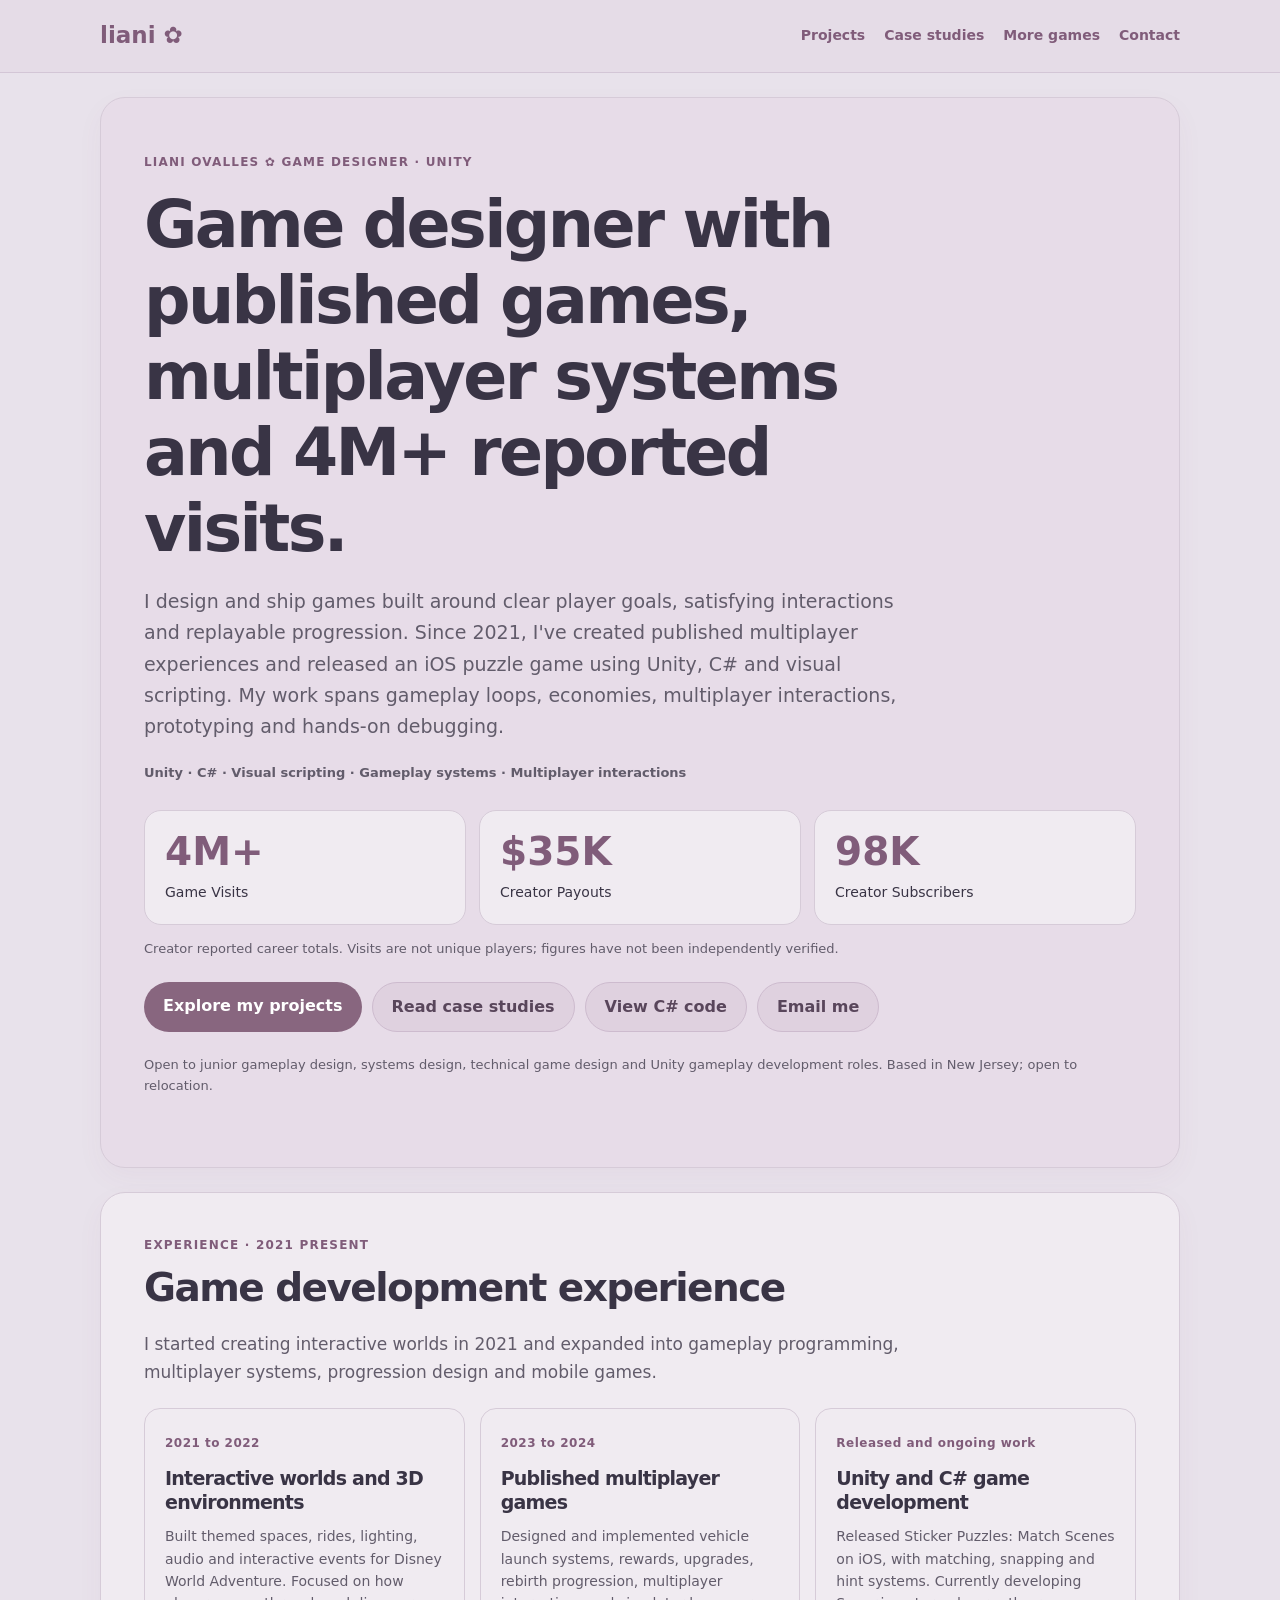
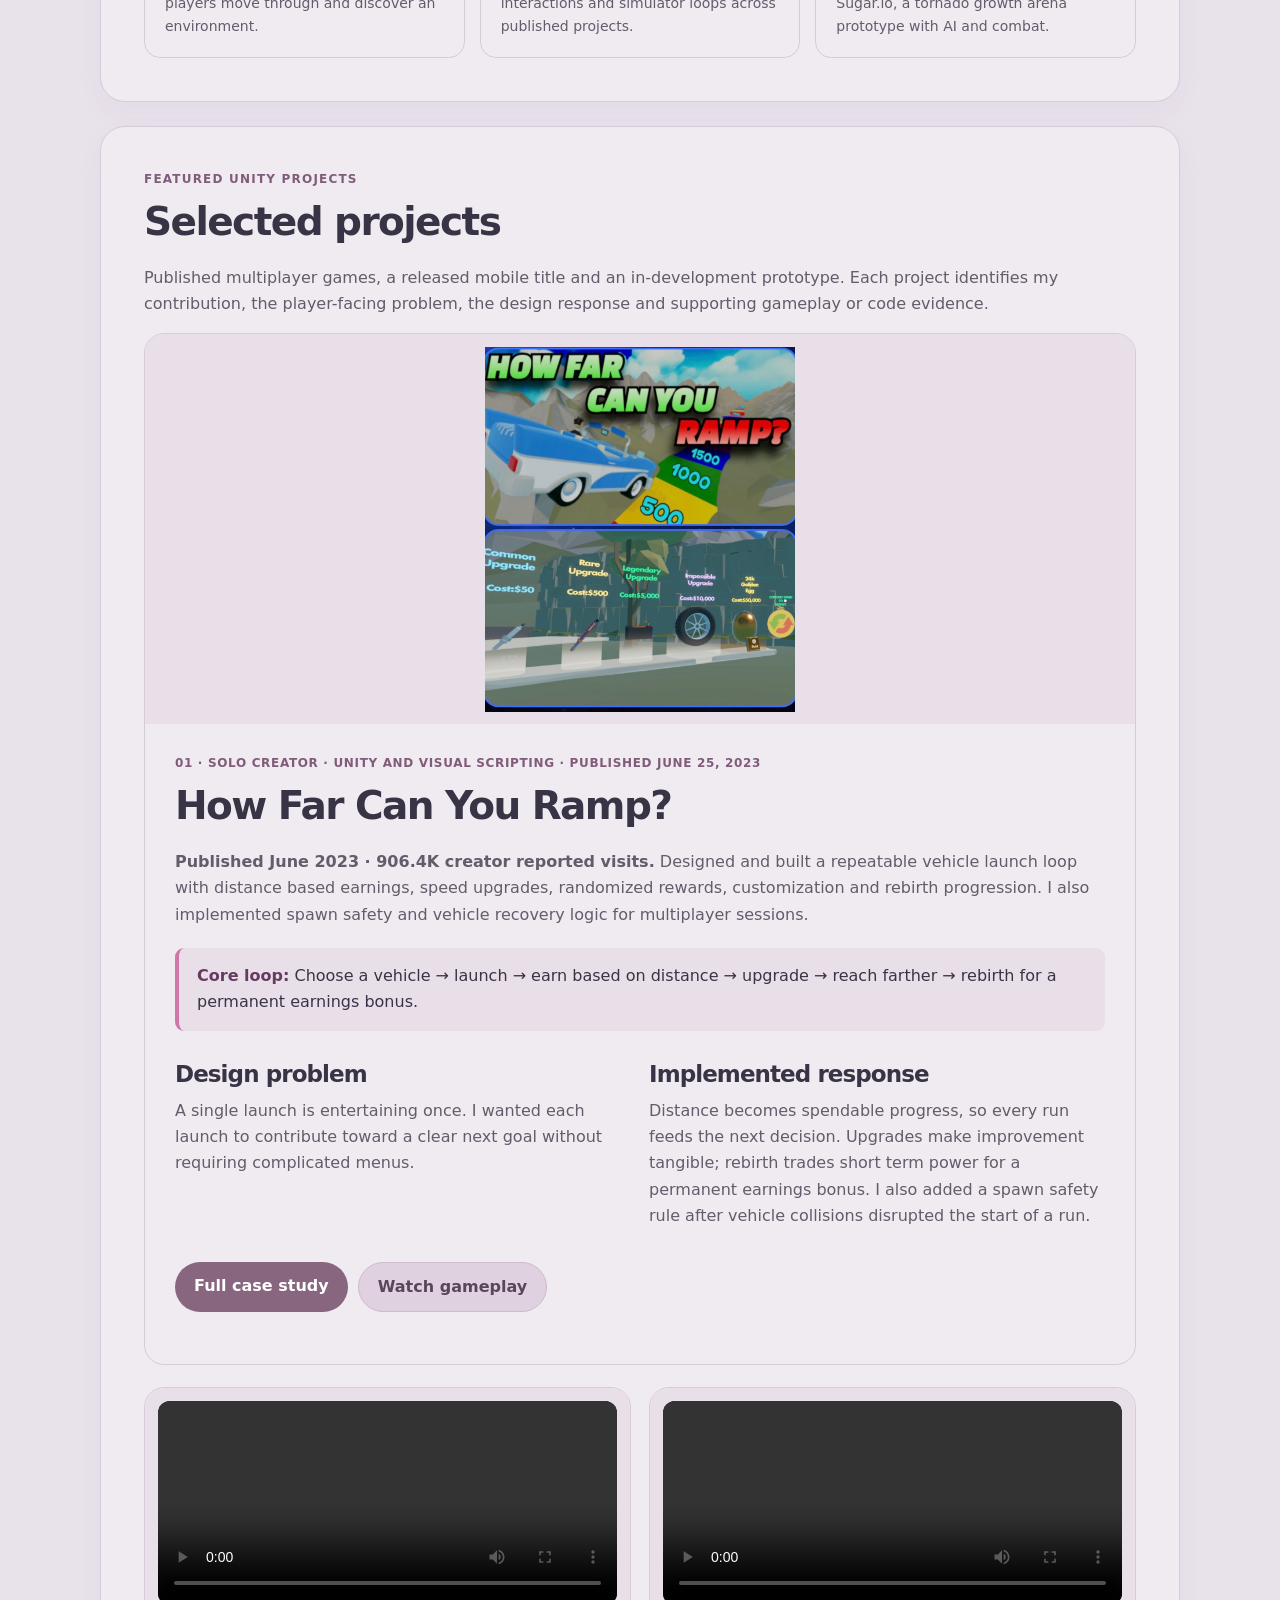
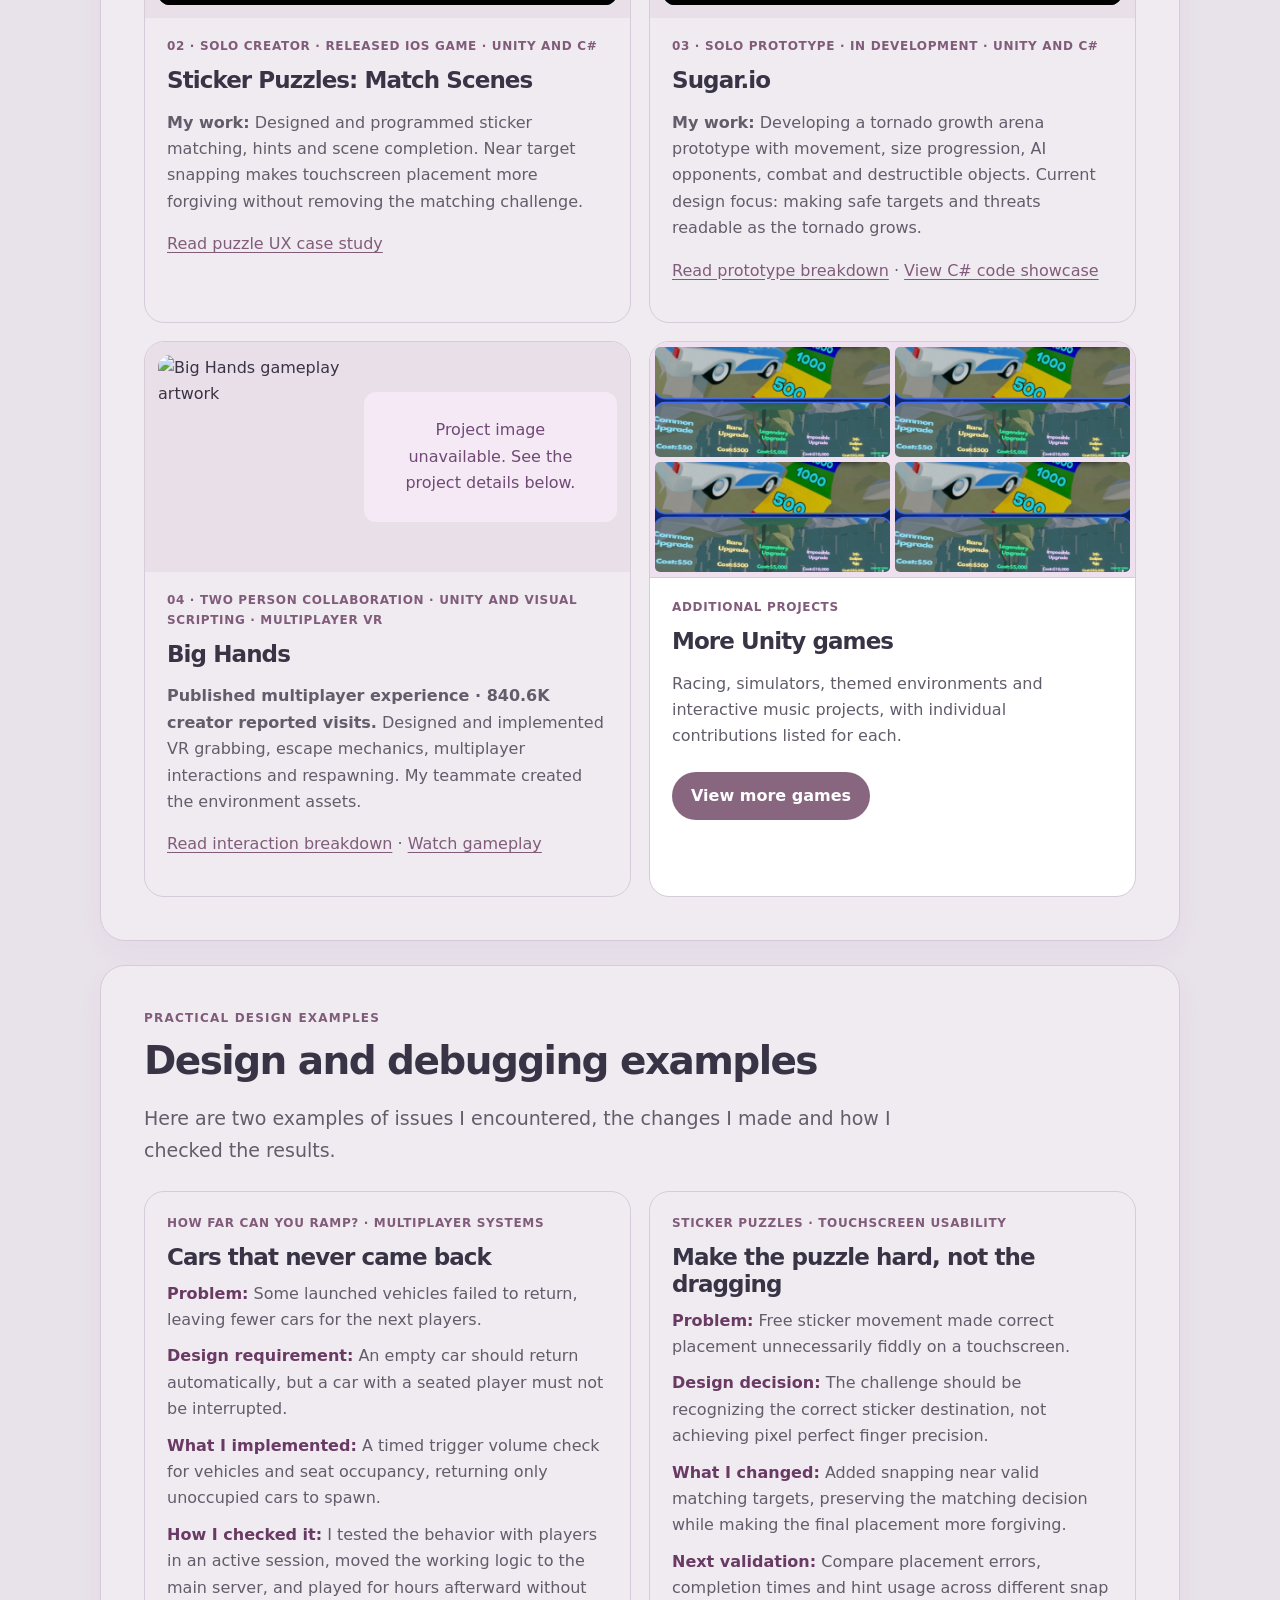
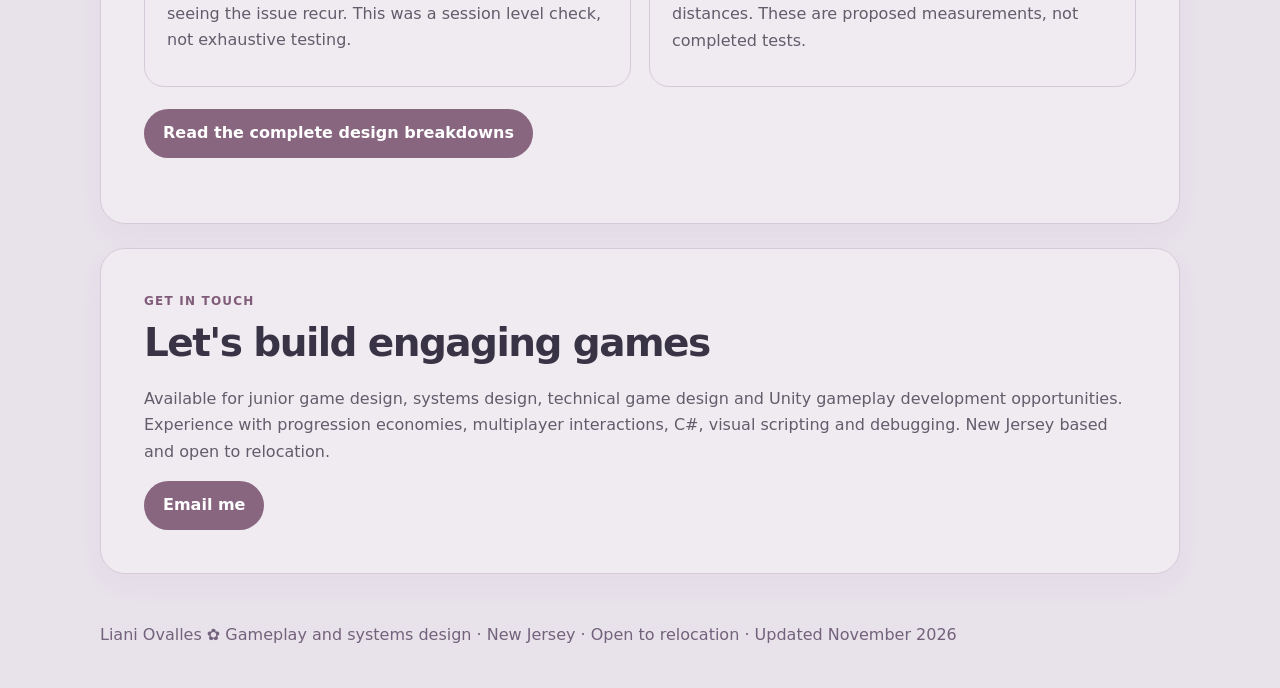
==== commit 64231ab0: "Strengthen game design portfolio hiring pitch and direct code evidence" ====
--- a/index.html
+++ b/index.html
@@ -1,3 +1,3 @@
-<!doctype html><html lang="en"><head><meta charset="utf-8"><meta name="viewport" content="width=device-width,initial-scale=1"><meta name="description" content="Liani Ovalles: Unity and C# game designer. Released iOS game, published multiplayer progression systems, and gameplay prototypes."><meta name="theme-color" content="#fff1f8"><title>Game Designer | Liani Ovalles</title><link rel="stylesheet" href="style.css?v=experience-20261107"></head><body><header><nav class="wrap" aria-label="Main navigation"><a class="brand" href="index.html">liani ✿</a><div class="navlinks"><a href="index.html#work">Projects</a><a href="design-notes.html">Case studies</a><a href="more-work.html">More games</a><a href="mailto:xcape.worlds@gmail.com">Contact</a></div></nav></header><main class="wrap"><section class="panel hero"><div class="eyebrow">Liani Ovalles ✿ Game Designer · Unity</div><h1>Game designer focused on replayable gameplay and progression.</h1><p class="lead">I design and build games with clear goals, satisfying interactions and reasons to keep playing. Since 2021, I have worked on multiplayer games, progression systems, interactive worlds and a released iOS puzzle game, using Unity with C# and visual scripting.</p><p class="mini"><strong>Unity · C# · Visual scripting · Gameplay systems · Multiplayer interactions</strong></p><div class="stats"><div class="stat"><strong>4M+</strong><span>Game Visits</span></div><div class="stat"><strong>$35K</strong><span>Creator Payouts</span></div><div class="stat"><strong>98K</strong><span>Creator Subscribers</span></div></div><p class="note">Creator reported career totals. Visits are not unique players; figures have not been independently verified.</p><div class="buttons"><a class="btn" href="#work">Explore my projects</a><a class="btn secondary" href="design-notes.html">Read case studies</a><a class="btn secondary" href="mailto:xcape.worlds@gmail.com">Email me</a></div><p class="mini">Open to gameplay design, systems design and technical game design opportunities. Based in New Jersey, open to relocation.</p></section>
-<section class="panel experience" id="experience"><div class="eyebrow">Experience · 2021 present</div><h2>Game development experience</h2><p class="lead">I started creating interactive worlds in 2021 and expanded into gameplay programming, multiplayer systems, progression design and mobile games.</p><div class="experience-grid"><div class="experience-item"><span class="experience-date">2021 to 2022</span><h3>Interactive worlds and 3D environments</h3><p>Built themed spaces, rides, lighting, audio and interactive events for Disney World Adventure. Focused on how players move through and discover an environment.</p></div><div class="experience-item"><span class="experience-date">2023 to 2024</span><h3>Published multiplayer games</h3><p>Designed and implemented vehicle launch systems, rewards, upgrades, rebirth progression, multiplayer interactions and simulator loops across published projects.</p></div><div class="experience-item"><span class="experience-date">Released and ongoing work</span><h3>Unity and C# game development</h3><p>Released Sticker Puzzles: Match Scenes on iOS, with matching, snapping and hint systems. Currently developing Sugar.io, a tornado growth arena prototype with AI and combat.</p></div></div></section><section class="panel" id="work"><div class="eyebrow">Featured Unity projects</div><h2>Selected projects</h2><p>Published games, a released mobile title and an in development prototype. Each project highlights my contributions, the player experience and the design decisions behind it.</p><article class="project"><div class="media"><img src="b6f2767bb4b3dfc897111e20.jpg" alt="How Far Can You Ramp promotional artwork and upgrade rarities" loading="lazy" data-fallback="ramp-fallback"><div class="fallback" id="ramp-fallback">Project image unavailable. See the project details below.</div></div><div class="project-body"><div class="eyebrow">01 · Solo creator · Unity and visual scripting · Published June 25, 2023</div><h2>How Far Can You Ramp?</h2><p><strong>Published June 2023 · 906.4K creator reported visits.</strong> Designed and built a repeatable vehicle launch loop with distance based earnings, speed upgrades, randomized rewards, customization and rebirth progression. I also implemented spawn safety and vehicle recovery logic for multiplayer sessions.</p><div class="callout"><strong>Core loop:</strong> Choose a vehicle → launch → earn based on distance → upgrade → reach farther → rebirth for a permanent earnings bonus.</div><div class="grid"><div><h3>Design problem</h3><p>A single launch is entertaining once. I wanted each launch to contribute toward a clear next goal without requiring complicated menus.</p></div><div><h3>Implemented response</h3><p>Distance becomes spendable progress, so every run feeds the next decision. Upgrades make improvement tangible; rebirth trades short term power for a permanent earnings bonus. I also added a spawn safety rule after vehicle collisions disrupted the start of a run.</p></div></div><div class="buttons"><a class="btn" href="design-notes.html#ramp">Full case study</a><a class="btn secondary" href="https://www.youtube.com/watch?v=ZnByPHfJopE" target="_blank" rel="noopener noreferrer">Watch gameplay</a></div></div></article>
-<div class="grid" style="margin-top:22px"><article class="card"><div class="media"><video controls playsinline preload="auto" aria-label="Sticker Puzzles gameplay footage"><source src="https://raw.githubusercontent.com/xcapeworlds-cloud/Entry-Level-Portfolio/main/sticker-puzzles-gameplay.mp4#t=8" type="video/mp4">Video unavailable.</video></div><div class="eyebrow">02 · Solo creator · Released iOS game · Unity and C#</div><h3>Sticker Puzzles: Match Scenes</h3><p><strong>My work:</strong> Designed and programmed sticker matching, hints and scene completion. Near target snapping makes touchscreen placement more forgiving without removing the matching challenge.</p><p><a href="design-notes.html#sticker">Read puzzle UX case study</a></p></article><article class="card"><div class="media"><video controls playsinline preload="auto" aria-label="Sugar.io prototype footage"><source src="https://raw.githubusercontent.com/xcapeworlds-cloud/Entry-Level-Portfolio/main/sugar-io-gameplay.mp4#t=5" type="video/mp4">Video unavailable.</video></div><div class="eyebrow">03 · Solo prototype · In development · Unity and C#</div><h3>Sugar.io</h3><p><strong>My work:</strong> Developing a tornado growth arena prototype with movement, size progression, AI opponents, combat and destructible objects. Current design focus: making safe targets and threats readable as the tornado grows.</p><p><a href="design-notes.html#sugar">Read prototype breakdown</a> · <a href="https://github.com/xcapeworlds-cloud/Sugar-io-Code-Showcase" target="_blank" rel="noopener noreferrer">View C# code showcase</a></p></article><article class="card"><div class="media"><img src="https://dynamic-malabi-a82f0a.netlify.app/assets/081a49a530ebfb4fcb7cc245.jpg" alt="Big Hands gameplay artwork" loading="lazy" data-fallback="hands-fallback"><div class="fallback" id="hands-fallback">Project image unavailable. See the project details below.</div></div><div class="eyebrow">04 · Two person collaboration · Unity and visual scripting · Multiplayer VR</div><h3>Big Hands</h3><p><strong>Published multiplayer experience · 840.6K creator reported visits.</strong> Designed and implemented VR grabbing, escape mechanics, multiplayer interactions and respawning. My teammate created the environment assets.</p><p><a href="design-notes.html#hands">Read interaction breakdown</a> · <a href="https://www.youtube.com/watch?v=O-428rdK9HI" target="_blank" rel="noopener noreferrer">Watch gameplay</a></p></article><article class="card more-games-card" style="display:block!important;padding:0!important;overflow:hidden!important;background:#fff!important"><div class="more-games-collage" style="display:grid!important;grid-template-columns:1fr 1fr!important;grid-template-rows:110px 110px!important;gap:5px!important;padding:5px!important;min-height:230px!important;visibility:visible!important" aria-label="Photos of additional games"><img src="https://dynamic-malabi-a82f0a.netlify.app/assets/2b726bfba617831151b5e47c.jpg" alt="Disney World Adventure" loading="eager" style="display:block!important;width:100%!important;height:110px!important;object-fit:cover!important;visibility:visible!important" onerror="this.src='b6f2767bb4b3dfc897111e20.jpg'"><img src="https://dynamic-malabi-a82f0a.netlify.app/assets/fae0ab9d2e9874ee253e23d3.jpg" alt="Bike Race Simulator" loading="eager" style="display:block!important;width:100%!important;height:110px!important;object-fit:cover!important;visibility:visible!important" onerror="this.src='b6f2767bb4b3dfc897111e20.jpg'"><img src="https://dynamic-malabi-a82f0a.netlify.app/assets/499f959e32e13286d031ea52.jpg" alt="Gift Box Simulator" loading="eager" style="display:block!important;width:100%!important;height:110px!important;object-fit:cover!important;visibility:visible!important" onerror="this.src='b6f2767bb4b3dfc897111e20.jpg'"><img src="https://dynamic-malabi-a82f0a.netlify.app/assets/d14bcd060aedfbff991c1075.jpg" alt="Music Systems" loading="eager" style="display:block!important;width:100%!important;height:110px!important;object-fit:cover!important;visibility:visible!important" onerror="this.src='b6f2767bb4b3dfc897111e20.jpg'"></div><div class="eyebrow">Additional projects</div><h3>More Unity games</h3><p>Racing, simulators, themed environments and interactive music projects, with individual contributions listed for each.</p><div class="buttons"><a class="btn" href="more-work.html">View more games</a></div></article></div></section><section class="panel" id="iteration"><div class="eyebrow">Practical design examples</div><h2>Design and debugging examples</h2><p class="lead">Here are two examples of issues I encountered, the changes I made and how I checked the results.</p><div class="grid"><article class="card"><div class="eyebrow">How Far Can You Ramp? · Multiplayer systems</div><h3>Cars that never came back</h3><p><strong>Problem:</strong> Some launched vehicles failed to return, leaving fewer cars for the next players.</p><p><strong>Design requirement:</strong> An empty car should return automatically, but a car with a seated player must not be interrupted.</p><p><strong>What I implemented:</strong> A timed trigger volume check for vehicles and seat occupancy, returning only unoccupied cars to spawn.</p><p><strong>How I checked it:</strong> I tested the behavior with players in an active session, moved the working logic to the main server, and played for hours afterward without seeing the issue recur. This was a session level check, not exhaustive testing.</p></article><article class="card"><div class="eyebrow">Sticker Puzzles · Touchscreen usability</div><h3>Make the puzzle hard, not the dragging</h3><p><strong>Problem:</strong> Free sticker movement made correct placement unnecessarily fiddly on a touchscreen.</p><p><strong>Design decision:</strong> The challenge should be recognizing the correct sticker destination, not achieving pixel perfect finger precision.</p><p><strong>What I changed:</strong> Added snapping near valid matching targets, preserving the matching decision while making the final placement more forgiving.</p><p><strong>Next validation:</strong> Compare placement errors, completion times and hint usage across different snap distances. These are proposed measurements, not completed tests.</p></article></div><div class="buttons"><a class="btn" href="design-notes.html">Read the complete design breakdowns</a></div></section><section class="panel" id="contact"><div class="eyebrow">Get in touch</div><h2>Let's build engaging games</h2><p>Unity, C#, visual scripting, gameplay prototyping, progression systems, economies, multiplayer interactions and debugging. New Jersey based and open to relocation.</p><a class="btn" href="mailto:xcape.worlds@gmail.com">Email me</a></section></main><footer class="wrap site-footer">Liani Ovalles ✿ Gameplay and systems design · New Jersey · Open to relocation · Updated November 2026</footer><script>document.querySelectorAll('img[data-fallback]').forEach(img=>img.addEventListener('error',()=>{img.hidden=true;document.getElementById(img.dataset.fallback)?.classList.add('show')}));</script></body></html>+<!doctype html><html lang="en"><head><meta charset="utf-8"><meta name="viewport" content="width=device-width,initial-scale=1"><meta name="description" content="Liani Ovalles: Unity and C# game designer. Released iOS game, published multiplayer progression systems, and gameplay prototypes."><meta name="theme-color" content="#fff1f8"><title>Game Designer | Liani Ovalles</title><link rel="stylesheet" href="style.css?v=experience-20261107"></head><body><header><nav class="wrap" aria-label="Main navigation"><a class="brand" href="index.html">liani ✿</a><div class="navlinks"><a href="index.html#work">Projects</a><a href="design-notes.html">Case studies</a><a href="more-work.html">More games</a><a href="mailto:xcape.worlds@gmail.com">Contact</a></div></nav></header><main class="wrap"><section class="panel hero"><div class="eyebrow">Liani Ovalles ✿ Game Designer · Unity</div><h1>Game designer with published games, multiplayer systems and 4M+ reported visits.</h1><p class="lead">I design and ship games built around clear player goals, satisfying interactions and replayable progression. Since 2021, I've created published multiplayer experiences and released an iOS puzzle game using Unity, C# and visual scripting. My work spans gameplay loops, economies, multiplayer interactions, prototyping and hands-on debugging.</p><p class="mini"><strong>Unity · C# · Visual scripting · Gameplay systems · Multiplayer interactions</strong></p><div class="stats"><div class="stat"><strong>4M+</strong><span>Game Visits</span></div><div class="stat"><strong>$35K</strong><span>Creator Payouts</span></div><div class="stat"><strong>98K</strong><span>Creator Subscribers</span></div></div><p class="note">Creator reported career totals. Visits are not unique players; figures have not been independently verified.</p><div class="buttons"><a class="btn" href="#work">Explore my projects</a><a class="btn secondary" href="design-notes.html">Read case studies</a><a class="btn secondary" href="https://github.com/xcapeworlds-cloud/Sugar-io-Code-Showcase" target="_blank" rel="noopener noreferrer">View C# code</a><a class="btn secondary" href="mailto:xcape.worlds@gmail.com">Email me</a></div><p class="mini">Open to junior gameplay design, systems design, technical game design and Unity gameplay development roles. Based in New Jersey; open to relocation.</p></section>
+<section class="panel experience" id="experience"><div class="eyebrow">Experience · 2021 present</div><h2>Game development experience</h2><p class="lead">I started creating interactive worlds in 2021 and expanded into gameplay programming, multiplayer systems, progression design and mobile games.</p><div class="experience-grid"><div class="experience-item"><span class="experience-date">2021 to 2022</span><h3>Interactive worlds and 3D environments</h3><p>Built themed spaces, rides, lighting, audio and interactive events for Disney World Adventure. Focused on how players move through and discover an environment.</p></div><div class="experience-item"><span class="experience-date">2023 to 2024</span><h3>Published multiplayer games</h3><p>Designed and implemented vehicle launch systems, rewards, upgrades, rebirth progression, multiplayer interactions and simulator loops across published projects.</p></div><div class="experience-item"><span class="experience-date">Released and ongoing work</span><h3>Unity and C# game development</h3><p>Released Sticker Puzzles: Match Scenes on iOS, with matching, snapping and hint systems. Currently developing Sugar.io, a tornado growth arena prototype with AI and combat.</p></div></div></section><section class="panel" id="work"><div class="eyebrow">Featured Unity projects</div><h2>Selected projects</h2><p>Published multiplayer games, a released mobile title and an in-development prototype. Each project identifies my contribution, the player-facing problem, the design response and supporting gameplay or code evidence.</p><article class="project"><div class="media"><img src="b6f2767bb4b3dfc897111e20.jpg" alt="How Far Can You Ramp promotional artwork and upgrade rarities" loading="lazy" data-fallback="ramp-fallback"><div class="fallback" id="ramp-fallback">Project image unavailable. See the project details below.</div></div><div class="project-body"><div class="eyebrow">01 · Solo creator · Unity and visual scripting · Published June 25, 2023</div><h2>How Far Can You Ramp?</h2><p><strong>Published June 2023 · 906.4K creator reported visits.</strong> Designed and built a repeatable vehicle launch loop with distance based earnings, speed upgrades, randomized rewards, customization and rebirth progression. I also implemented spawn safety and vehicle recovery logic for multiplayer sessions.</p><div class="callout"><strong>Core loop:</strong> Choose a vehicle → launch → earn based on distance → upgrade → reach farther → rebirth for a permanent earnings bonus.</div><div class="grid"><div><h3>Design problem</h3><p>A single launch is entertaining once. I wanted each launch to contribute toward a clear next goal without requiring complicated menus.</p></div><div><h3>Implemented response</h3><p>Distance becomes spendable progress, so every run feeds the next decision. Upgrades make improvement tangible; rebirth trades short term power for a permanent earnings bonus. I also added a spawn safety rule after vehicle collisions disrupted the start of a run.</p></div></div><div class="buttons"><a class="btn" href="design-notes.html#ramp">Full case study</a><a class="btn secondary" href="https://www.youtube.com/watch?v=ZnByPHfJopE" target="_blank" rel="noopener noreferrer">Watch gameplay</a></div></div></article>
+<div class="grid" style="margin-top:22px"><article class="card"><div class="media"><video controls playsinline preload="auto" aria-label="Sticker Puzzles gameplay footage"><source src="https://raw.githubusercontent.com/xcapeworlds-cloud/Entry-Level-Portfolio/main/sticker-puzzles-gameplay.mp4#t=8" type="video/mp4">Video unavailable.</video></div><div class="eyebrow">02 · Solo creator · Released iOS game · Unity and C#</div><h3>Sticker Puzzles: Match Scenes</h3><p><strong>My work:</strong> Designed and programmed sticker matching, hints and scene completion. Near target snapping makes touchscreen placement more forgiving without removing the matching challenge.</p><p><a href="design-notes.html#sticker">Read puzzle UX case study</a></p></article><article class="card"><div class="media"><video controls playsinline preload="auto" aria-label="Sugar.io prototype footage"><source src="https://raw.githubusercontent.com/xcapeworlds-cloud/Entry-Level-Portfolio/main/sugar-io-gameplay.mp4#t=5" type="video/mp4">Video unavailable.</video></div><div class="eyebrow">03 · Solo prototype · In development · Unity and C#</div><h3>Sugar.io</h3><p><strong>My work:</strong> Developing a tornado growth arena prototype with movement, size progression, AI opponents, combat and destructible objects. Current design focus: making safe targets and threats readable as the tornado grows.</p><p><a href="design-notes.html#sugar">Read prototype breakdown</a> · <a href="https://github.com/xcapeworlds-cloud/Sugar-io-Code-Showcase" target="_blank" rel="noopener noreferrer">View C# code showcase</a></p></article><article class="card"><div class="media"><img src="https://dynamic-malabi-a82f0a.netlify.app/assets/081a49a530ebfb4fcb7cc245.jpg" alt="Big Hands gameplay artwork" loading="lazy" data-fallback="hands-fallback"><div class="fallback" id="hands-fallback">Project image unavailable. See the project details below.</div></div><div class="eyebrow">04 · Two person collaboration · Unity and visual scripting · Multiplayer VR</div><h3>Big Hands</h3><p><strong>Published multiplayer experience · 840.6K creator reported visits.</strong> Designed and implemented VR grabbing, escape mechanics, multiplayer interactions and respawning. My teammate created the environment assets.</p><p><a href="design-notes.html#hands">Read interaction breakdown</a> · <a href="https://www.youtube.com/watch?v=O-428rdK9HI" target="_blank" rel="noopener noreferrer">Watch gameplay</a></p></article><article class="card more-games-card" style="display:block!important;padding:0!important;overflow:hidden!important;background:#fff!important"><div class="more-games-collage" style="display:grid!important;grid-template-columns:1fr 1fr!important;grid-template-rows:110px 110px!important;gap:5px!important;padding:5px!important;min-height:230px!important;visibility:visible!important" aria-label="Photos of additional games"><img src="https://dynamic-malabi-a82f0a.netlify.app/assets/2b726bfba617831151b5e47c.jpg" alt="Disney World Adventure" loading="eager" style="display:block!important;width:100%!important;height:110px!important;object-fit:cover!important;visibility:visible!important" onerror="this.src='b6f2767bb4b3dfc897111e20.jpg'"><img src="https://dynamic-malabi-a82f0a.netlify.app/assets/fae0ab9d2e9874ee253e23d3.jpg" alt="Bike Race Simulator" loading="eager" style="display:block!important;width:100%!important;height:110px!important;object-fit:cover!important;visibility:visible!important" onerror="this.src='b6f2767bb4b3dfc897111e20.jpg'"><img src="https://dynamic-malabi-a82f0a.netlify.app/assets/499f959e32e13286d031ea52.jpg" alt="Gift Box Simulator" loading="eager" style="display:block!important;width:100%!important;height:110px!important;object-fit:cover!important;visibility:visible!important" onerror="this.src='b6f2767bb4b3dfc897111e20.jpg'"><img src="https://dynamic-malabi-a82f0a.netlify.app/assets/d14bcd060aedfbff991c1075.jpg" alt="Music Systems" loading="eager" style="display:block!important;width:100%!important;height:110px!important;object-fit:cover!important;visibility:visible!important" onerror="this.src='b6f2767bb4b3dfc897111e20.jpg'"></div><div class="eyebrow">Additional projects</div><h3>More Unity games</h3><p>Racing, simulators, themed environments and interactive music projects, with individual contributions listed for each.</p><div class="buttons"><a class="btn" href="more-work.html">View more games</a></div></article></div></section><section class="panel" id="iteration"><div class="eyebrow">Practical design examples</div><h2>Design and debugging examples</h2><p class="lead">Here are two examples of issues I encountered, the changes I made and how I checked the results.</p><div class="grid"><article class="card"><div class="eyebrow">How Far Can You Ramp? · Multiplayer systems</div><h3>Cars that never came back</h3><p><strong>Problem:</strong> Some launched vehicles failed to return, leaving fewer cars for the next players.</p><p><strong>Design requirement:</strong> An empty car should return automatically, but a car with a seated player must not be interrupted.</p><p><strong>What I implemented:</strong> A timed trigger volume check for vehicles and seat occupancy, returning only unoccupied cars to spawn.</p><p><strong>How I checked it:</strong> I tested the behavior with players in an active session, moved the working logic to the main server, and played for hours afterward without seeing the issue recur. This was a session level check, not exhaustive testing.</p></article><article class="card"><div class="eyebrow">Sticker Puzzles · Touchscreen usability</div><h3>Make the puzzle hard, not the dragging</h3><p><strong>Problem:</strong> Free sticker movement made correct placement unnecessarily fiddly on a touchscreen.</p><p><strong>Design decision:</strong> The challenge should be recognizing the correct sticker destination, not achieving pixel perfect finger precision.</p><p><strong>What I changed:</strong> Added snapping near valid matching targets, preserving the matching decision while making the final placement more forgiving.</p><p><strong>Next validation:</strong> Compare placement errors, completion times and hint usage across different snap distances. These are proposed measurements, not completed tests.</p></article></div><div class="buttons"><a class="btn" href="design-notes.html">Read the complete design breakdowns</a></div></section><section class="panel" id="contact"><div class="eyebrow">Get in touch</div><h2>Let's build engaging games</h2><p>Available for junior game design, systems design, technical game design and Unity gameplay development opportunities. Experience with progression economies, multiplayer interactions, C#, visual scripting and debugging. New Jersey based and open to relocation.</p><a class="btn" href="mailto:xcape.worlds@gmail.com">Email me</a></section></main><footer class="wrap site-footer">Liani Ovalles ✿ Gameplay and systems design · New Jersey · Open to relocation · Updated November 2026</footer><script>document.querySelectorAll('img[data-fallback]').forEach(img=>img.addEventListener('error',()=>{img.hidden=true;document.getElementById(img.dataset.fallback)?.classList.add('show')}));</script></body></html>
--- a/style.css
+++ b/style.css
@@ -20,3 +20,18 @@
 
 /* Experience overview: compact, recruiter-readable chronology */
 .experience-grid{display:grid;grid-template-columns:repeat(3,minmax(0,1fr));gap:15px;margin-top:22px}.experience-item{padding:20px;border:1px solid var(--line);border-radius:16px;background:#fff}.experience-date{font-size:12px;font-weight:800;letter-spacing:.04em;color:#a34d85}.experience-item h3{font-size:19px;line-height:1.3;margin:10px 0}.experience-item p{font-size:14px;line-height:1.6;margin:0}.experience .lead{font-size:17px}.more-games-card{justify-content:initial}@media(max-width:760px){.experience-grid{grid-template-columns:1fr}}
+
+/* Plain portfolio background */
+body{background:#f8f7fb!important;background-image:none!important;background-attachment:scroll!important}
+
+/* Soft kawaii palette: muted lavender, dusty rose, reduced glare */
+:root{--ink:#393445;--muted:#625c6b;--pink:#a97898;--lav:#ddd4e4;--cream:#f0ebf0;--line:#d6cbd8}
+body{background:#e8e2eb!important;background-image:none!important;color:var(--ink)}
+header{background:#e5dce7!important;border-color:#d3c6d6}
+.panel,.card,.project,.stat,.showcase-tile,.experience-item{background:#f0ebf1!important;border-color:#d6cbd8!important}
+.hero{background:#e7dce8!important}
+.media,.showcase-caption,.callout{background:#e9dfe9!important}
+.btn{background:#88667f!important;color:#fff!important}
+.btn:hover{background:#72556c!important}
+.btn.secondary,.tag{background:#dfd1df!important;color:#59465b!important;border-color:#cdbbce!important}
+a,.brand,.eyebrow,.stat strong,.experience-date{color:#805c7a}
